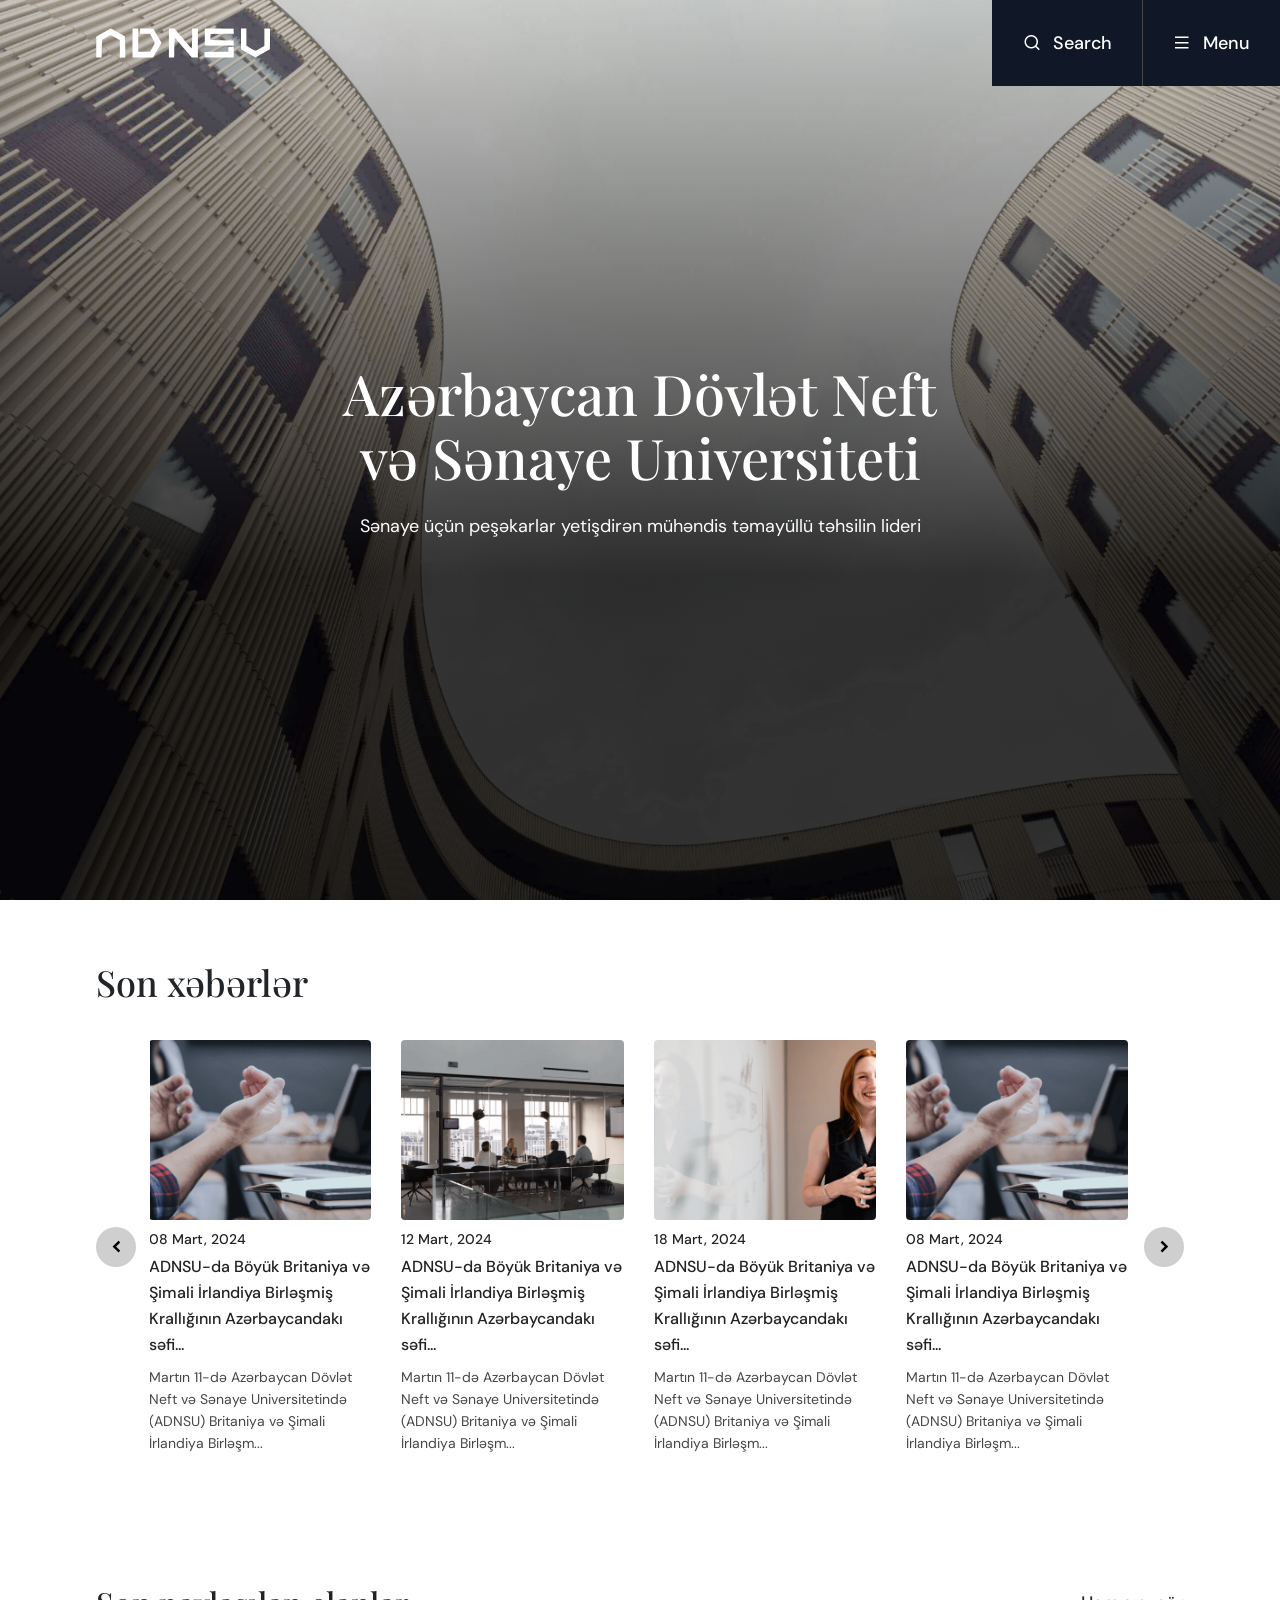
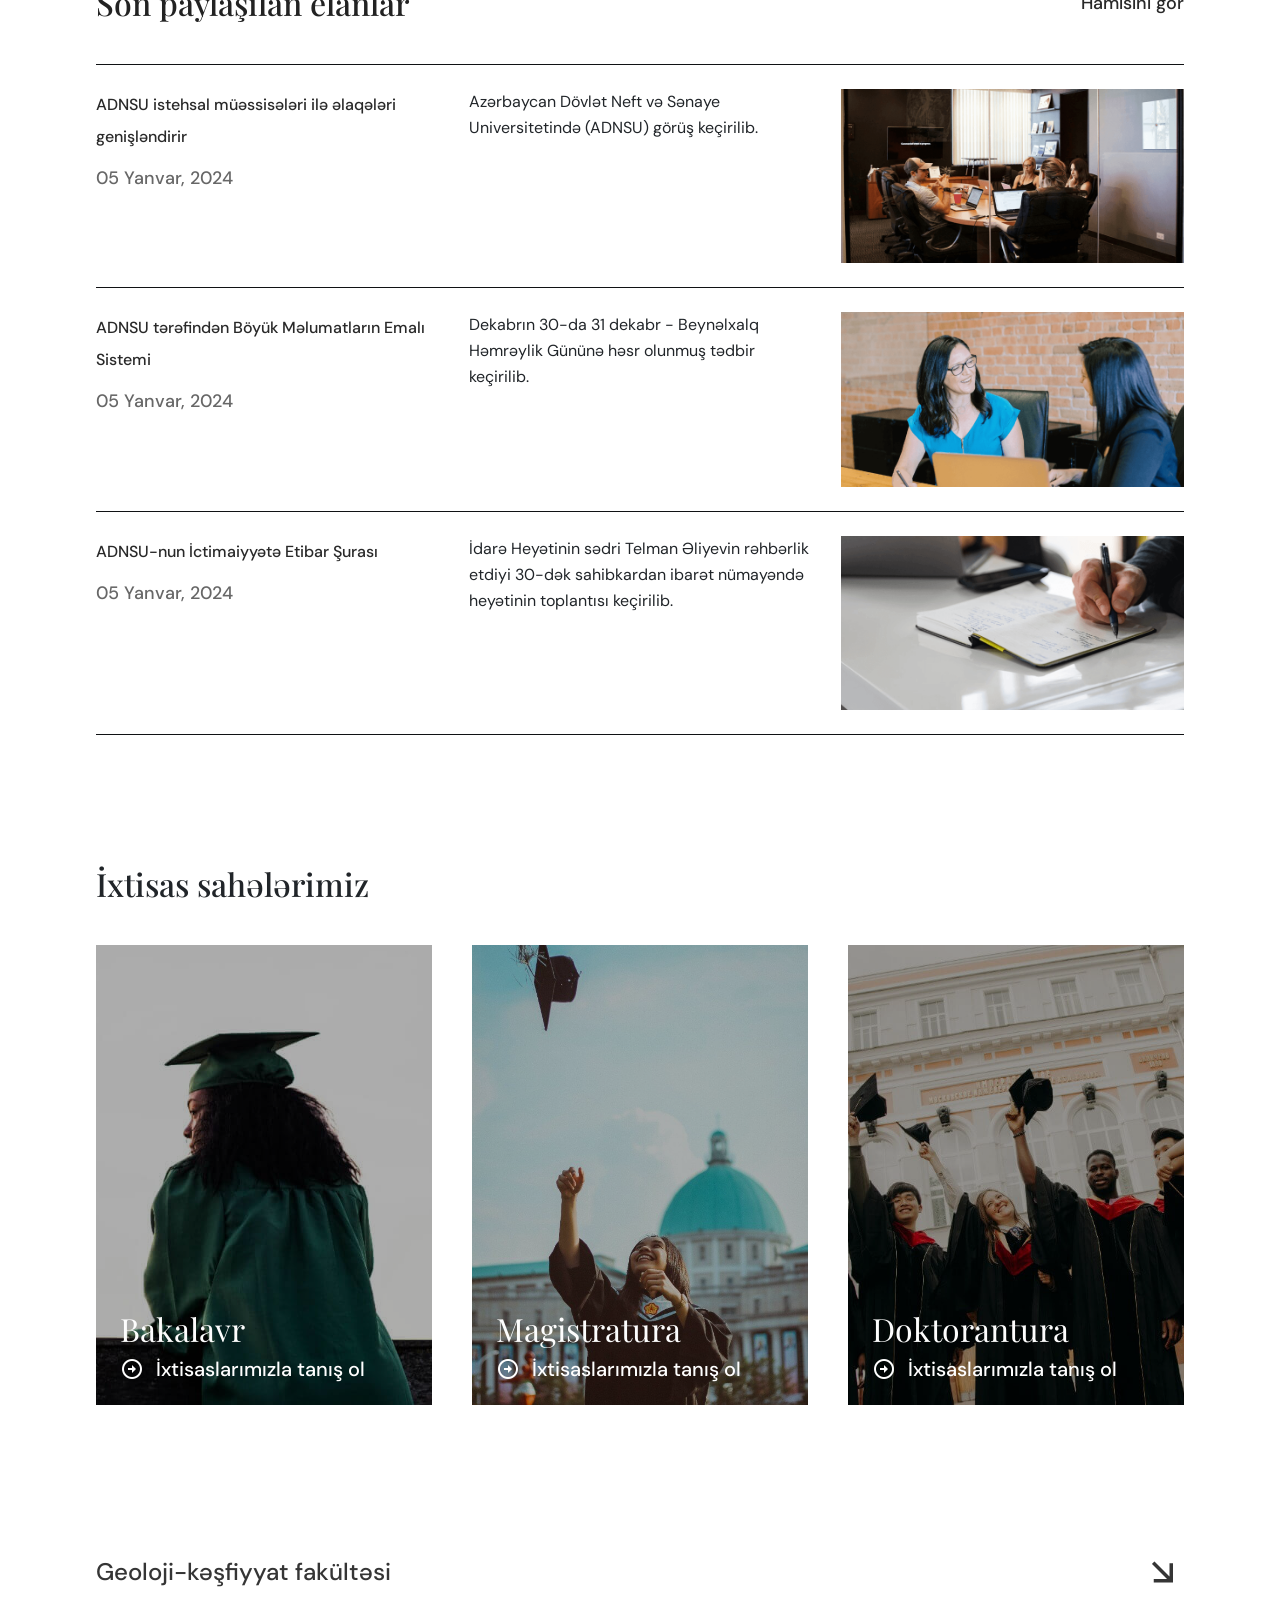
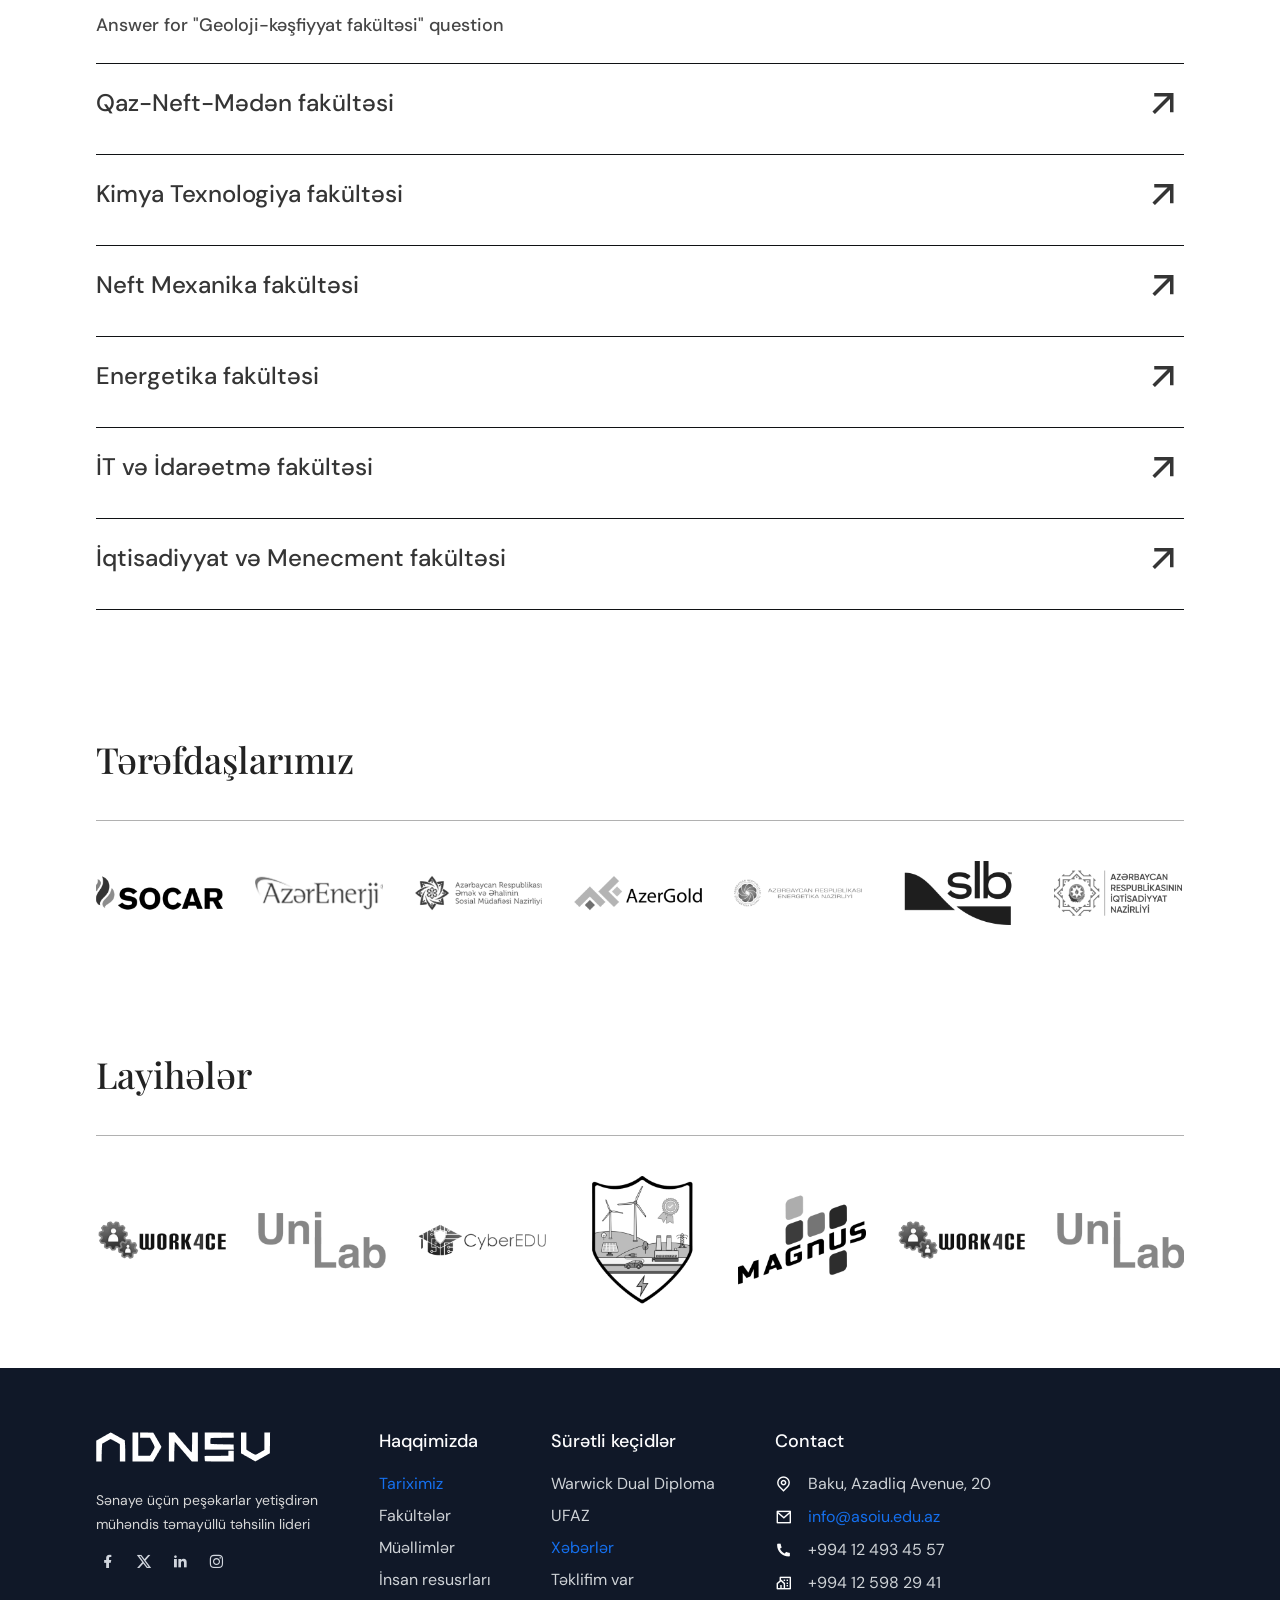
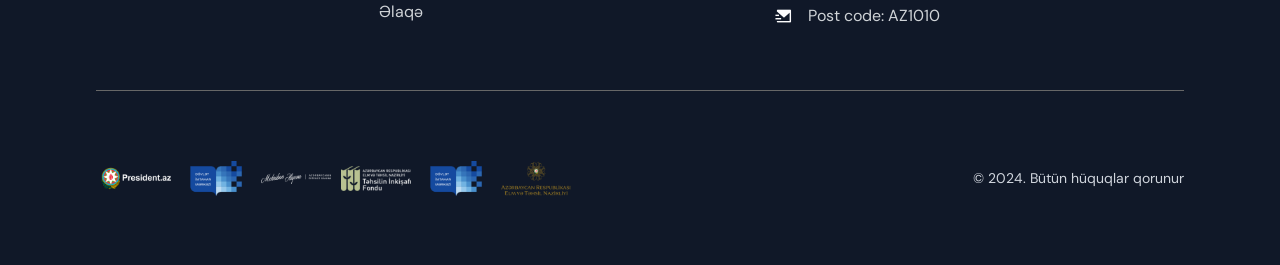
==== index.html @ 7d1d4681 "first commit" ====
<!DOCTYPE html>
<html lang="en">

<head>
    <meta charset="UTF-8">
    <meta name="viewport" content="width=device-width, initial-scale=1.0">
    <title>ASOIU - Home Page</title>
    <link rel="shortcut icon" href="assets/img/favicon.ico" type="image/x-icon">
    <link rel="stylesheet" href="assets/plugins/wow@1.1.3/animate.min.css">
    <link rel="stylesheet" href="assets/plugins/owlcarousel@2.3.4/assets/owl.carousel.min.css">
    <link rel="stylesheet" href="assets/plugins/fancybox@5.0.36/fancybox.min.css">
    <link rel="stylesheet" href="assets/plugins/bootstrap@5.3.3/bootstrap.min.css">
    <link rel="stylesheet" href="assets/plugins/swiper@11.1.4/swiper-bundle.min.css">
    <link rel="stylesheet" href="assets/css/reset.css">
    <link rel="stylesheet" href="assets/css/main.css">
</head>

<body>
    <header class="header" style="background-image: url('assets/img/header/1.png');">
        <nav class="header__navbar">
            <figure class="navbar__logo">
                <a class="navbar__logo-link" href="#">
                    <img class="navbar__logo-img" src="assets/img/logo.png" alt="Logo">
                </a>
            </figure>
            <div class="navbar__navigation">
                <div class="navbar__search">
                    <button class="navbar__search-btn" id="navbar_search_btn">
                        <i class="ri-search-line"></i>
                        <span class="navbar__search-btn-name">Search</span>
                    </button>
                    <form class="navbar__search-input-container" id="navbar_search_input_container">
                        <input class="navbar__search-input" type="text" name="navbar_search" placeholder="Search...">
                        <i class="ri-search-line"></i>
                        <i class="ri-close-circle-line" id="navbar_search_close_btn"></i>
                    </form>
                </div>
                <div class="navbar__burger">
                    <button class="navbar__burger-btn" id="navbar_burger_btn">
                        <i class="ri-menu-fill"></i>
                        <span class="navbar__burger-btn-name">Menu</span>
                    </button>
                </div>
            </div>
            <div class="navbar__menu" id="navbar_menu">
                <div class="menu__heading">
                    <div class="menu__logo">
                        <img class="menu__logo-img" src="assets/img/logo.png" alt="Logo">
                    </div>
                    <button class="menu__close-btn" id="navbar_menu_close_btn">
                        <span class="menu__close-btn-name">Close</span>
                        <i class="ri-close-large-line"></i>
                    </button>
                </div>
                <div class="menu__container">
                    <div class="menu" id="menu">
                        <ul class="menu__list">
                            <li class="menu__item">
                                <a class="menu__link" href="#" data-dropdown-observed="adnsu">
                                    ADNSU
                                </a>
                                <i class="ri-arrow-right-s-line"></i>
                            </li>
                            <li class="menu__item">
                                <a class="menu__link" href="#" data-dropdown-observed="struktur">
                                    Struktur
                                </a>
                                <i class="ri-arrow-right-s-line"></i>
                            </li>
                            <li class="menu__item">
                                <a class="menu__link" href="#">
                                    Akademik Fəaliyyət
                                </a>
                            </li>
                            <li class="menu__item">
                                <a class="menu__link" href="#">
                                    Xidmətlər
                                </a>
                            </li>
                            <li class="menu__item">
                                <a class="menu__link" href="#">
                                    Tələbə
                                </a>
                            </li>
                            <li class="menu__item">
                                <a class="menu__link" href="#">
                                    Example 1
                                </a>
                            </li>
                            <li class="menu__item">
                                <a class="menu__link" href="#">
                                    Example 2
                                </a>
                            </li>
                            <li class="menu__item">
                                <a class="menu__link" href="#">
                                    Example 3
                                </a>
                            </li>
                        </ul>
                    </div>
                    <div class="menu menu__dropdown" id="adnsu">
                        <ul class="menu__dropdown-list">
                            <li class="menu__dropdown-item">
                                <a class="menu__dropdown-link" href="#" data-dropdown-observed="example">
                                    Haqqımızda
                                </a>
                                <i class="ri-arrow-right-s-line"></i>
                            </li>
                            <li class="menu__dropdown-item">
                                <a class="menu__dropdown-link" href="#">
                                    Tariximiz
                                </a>
                            </li>
                            <li class="menu__dropdown-item">
                                <a class="menu__dropdown-link" href="#">
                                    Rəsmi sənədlər
                                </a>
                            </li>
                            <li class="menu__dropdown-item">
                                <a class="menu__dropdown-link" href="#">
                                    Keyfiyyət təminatı
                                </a>
                            </li>
                            <li class="menu__dropdown-item">
                                <a class="menu__dropdown-link" href="#">
                                    İdarə heyəti
                                </a>
                            </li>
                            <li class="menu__dropdown-item">
                                <a class="menu__dropdown-link" href="#">
                                    Administrasiya
                                </a>
                            </li>
                            <li class="menu__dropdown-item">
                                <a class="menu__dropdown-link" href="#">
                                    Mərkəzlər
                                </a>
                            </li>
                        </ul>
                    </div>
                    <div class="menu menu__dropdown" id="struktur">
                        <ul class="menu__dropdown-list">
                            <li class="menu__dropdown-item">
                                <a class="menu__dropdown-link" href="#">
                                    Beynəlxalq əlaqələr şöbəsi
                                </a>
                            </li>
                            <li class="menu__dropdown-item">
                                <a class="menu__dropdown-link" href="#">
                                    İctimaiyyətlə Əlaqələr və MarketinqDepartamenti
                                </a>
                            </li>
                            <li class="menu__dropdown-item">
                                <a class="menu__dropdown-link" href="#">
                                    Tədris-metodika şöbəsi
                                </a>
                            </li>
                            <li class="menu__dropdown-item">
                                <a class="menu__dropdown-link" href="#">
                                    Mühasibatlıq
                                </a>
                            </li>
                            <li class="menu__dropdown-item">
                                <a class="menu__dropdown-link" href="#">
                                    Kadrlar şöbəsi
                                </a>
                            </li>
                        </ul>
                    </div>
                    <div class="menu menu__dropdown" id="example">
                        <ul class="menu__dropdown-list">
                            <li class="menu__dropdown-item">
                                <a class="menu__dropdown-link" href="#">
                                    Example 1
                                </a>
                            </li>
                            <li class="menu__dropdown-item">
                                <a class="menu__dropdown-link" href="#">
                                    Example 2
                                </a>
                            </li>
                        </ul>
                    </div>
                </div>
                <div class="menu__quick-links">
                    <div class="quick-links__heading">
                        <span class="quick-links__title">Quick Links</span>
                        <i class="ri-arrow-right-line"></i>
                    </div>
                    <div class="quick-links__links">
                        <a class="quick-links__link" href="#">Warwick Dual Diploma</a>
                        <a class="quick-links__link" href="#">UFAZ</a>
                        <a class="quick-links__link" href="#">News</a>
                        <a class="quick-links__link" href="#">I have an idea</a>
                        <a class="quick-links__link" href="#">Contact us</a>
                    </div>
                </div>
            </div>
        </nav>
        <div class="header__heading">
            <h1 class="header__heading-title">
                Azərbaycan Dövlət Neft və Sənaye Universiteti
            </h1>
            <p class="header__heading-description">
                Sənaye üçün peşəkarlar yetişdirən mühəndis təmayüllü təhsilin lideri
            </p>
        </div>
    </header>
    <main class="main">
        <section class="section wow animate__animated animate__slideInLeft" data-wow-offset="100">
            <div class="section__latest-news-heading">
                <h1 class="section__latest-news-title">Son xəbərlər</h1>
            </div>
            <section class="latest-news__section">
                <div class="latest-news__carousel">
                    <div class="owl-carousel latest-news__owl-carousel" id="latest_news_carousel">
                        <div class="latest-news__item">
                            <div class="latest-news__poster">
                                <img class="latest-news__poster-img" src="assets/img/home/1.png">
                            </div>
                            <div class="latest-news__detail">
                                <time class="latest-news__detail-date" datetime="2024-03-08">08 Mart, 2024</time>
                                <a href="#" class="latest-news__detail-title">
                                    ADNSU-da Böyük Britaniya və Şimali İrlandiya Birləşmiş Krallığının Azərbaycandakı
                                    səfi...
                                </a>
                                <p class="latest-news__detail-description">
                                    Martın 11-də Azərbaycan Dövlət Neft və Sənaye Universitetində (ADNSU) Britaniya və
                                    Şimali İrlandiya Birləşm...
                                </p>
                            </div>
                        </div>
                        <div class="latest-news__item">
                            <div class="latest-news__poster">
                                <img class="latest-news__poster-img" src="assets/img/home/2.png">
                            </div>
                            <div class="latest-news__detail">
                                <time class="latest-news__detail-date" datetime="2024-03-12">12 Mart, 2024</time>
                                <a href="#" class="latest-news__detail-title">
                                    ADNSU-da Böyük Britaniya və Şimali İrlandiya Birləşmiş Krallığının Azərbaycandakı
                                    səfi...
                                </a>
                                <p class="latest-news__detail-description">
                                    Martın 11-də Azərbaycan Dövlət Neft və Sənaye Universitetində (ADNSU) Britaniya və
                                    Şimali İrlandiya Birləşm...
                                </p>
                            </div>
                        </div>
                        <div class="latest-news__item">
                            <div class="latest-news__poster">
                                <img class="latest-news__poster-img" src="assets/img/home/3.png">
                            </div>
                            <div class="latest-news__detail">
                                <time class="latest-news__detail-date" datetime="2024-03-18">
                                    18 Mart, 2024
                                </time>
                                <a href="#" class="latest-news__detail-title">
                                    ADNSU-da Böyük Britaniya və Şimali İrlandiya Birləşmiş Krallığının Azərbaycandakı
                                    səfi...
                                </a>
                                <p class="latest-news__detail-description">
                                    Martın 11-də Azərbaycan Dövlət Neft və Sənaye Universitetində (ADNSU) Britaniya və
                                    Şimali İrlandiya Birləşm...
                                </p>
                            </div>
                        </div>
                        <div class="latest-news__item">
                            <div class="latest-news__poster">
                                <img class="latest-news__poster-img" src="assets/img/home/1.png">
                            </div>
                            <div class="latest-news__detail">
                                <time class="latest-news__detail-date" datetime="2024-03-08">08 Mart, 2024</time>
                                <a href="#" class="latest-news__detail-title">
                                    ADNSU-da Böyük Britaniya və Şimali İrlandiya Birləşmiş Krallığının Azərbaycandakı
                                    səfi...
                                </a>
                                <p class="latest-news__detail-description">
                                    Martın 11-də Azərbaycan Dövlət Neft və Sənaye Universitetində (ADNSU) Britaniya və
                                    Şimali İrlandiya Birləşm...
                                </p>
                            </div>
                        </div>
                        <div class="latest-news__item">
                            <div class="latest-news__poster">
                                <img class="latest-news__poster-img" src="assets/img/home/2.png">
                            </div>
                            <div class="latest-news__detail">
                                <time class="latest-news__detail-date" datetime="2024-03-12">12 Mart, 2024</time>
                                <a href="#" class="latest-news__detail-title">
                                    ADNSU-da Böyük Britaniya və Şimali İrlandiya Birləşmiş Krallığının Azərbaycandakı
                                    səfi...
                                </a>
                                <p class="latest-news__detail-description">
                                    Martın 11-də Azərbaycan Dövlət Neft və Sənaye Universitetində (ADNSU) Britaniya və
                                    Şimali İrlandiya Birləşm...
                                </p>
                            </div>
                        </div>
                        <div class="latest-news__item">
                            <div class="latest-news__poster">
                                <img class="latest-news__poster-img" src="assets/img/home/3.png">
                            </div>
                            <div class="latest-news__detail">
                                <time class="latest-news__detail-date" datetime="2024-03-18">18 Mart, 2024</time>
                                <a href="#" class="latest-news__detail-title">
                                    ADNSU-da Böyük Britaniya və Şimali İrlandiya Birləşmiş Krallığının Azərbaycandakı
                                    səfi...
                                </a>
                                <p class="latest-news__detail-description">
                                    Martın 11-də Azərbaycan Dövlət Neft və Sənaye Universitetində (ADNSU) Britaniya və
                                    Şimali İrlandiya Birləşm...
                                </p>
                            </div>
                        </div>
                    </div>
                </div>
            </section>
        </section>
        <section class="section wow animate__animated animate__slideInRight" data-wow-offset="100">
            <div class="section__recent-posts-heading">
                <h1 class="section__recent-posts-heading-title">Son paylaşılan elanlar</h1>
                <a class="section__recent-posts-heading-link" href="#">Hamısını gör</a>
            </div>
            <section class="recent-post__list">
                <article class="recent-post__item">
                    <div class="recent-post__heading">
                        <a class="recent-post__link" href="#">
                            ADNSU istehsal müəssisələri ilə əlaqələri genişləndirir
                        </a>
                        <time class="recent-post__time" value="2024-01-05">05 Yanvar, 2024</time>
                    </div>
                    <div class="recent-post__content">
                        <p class="recent-post__description">
                            Azərbaycan Dövlət Neft və Sənaye Universitetində (ADNSU) görüş keçirilib.
                        </p>
                    </div>
                    <div class="recent-post__poster">
                        <img class="recent-post__poster-img" src="assets/img/recent_posts/1.png" alt="Recent Post">
                    </div>
                </article>
                <article class="recent-post__item">
                    <div class="recent-post__heading">
                        <a class="recent-post__link" href="#">
                            ADNSU tərəfindən Böyük Məlumatların Emalı Sistemi
                        </a>
                        <time class="recent-post__time" value="2024-01-05">05 Yanvar, 2024</time>
                    </div>
                    <div class="recent-post__content">
                        <p class="recent-post__description">
                            Dekabrın 30-da 31 dekabr - Beynəlxalq Həmrəylik Gününə həsr olunmuş tədbir keçirilib.
                        </p>
                    </div>
                    <div class="recent-post__poster">
                        <img class="recent-post__poster-img" src="assets/img/recent_posts/2.png" alt="Recent Post">
                    </div>
                </article>
                <article class="recent-post__item">
                    <div class="recent-post__heading">
                        <a class="recent-post__link" href="#">
                            ADNSU-nun İctimaiyyətə Etibar Şurası
                        </a>
                        <time class="recent-post__time" value="2024-01-05">05 Yanvar, 2024</time>
                    </div>
                    <div class="recent-post__content">
                        <p class="recent-post__description">
                            İdarə Heyətinin sədri Telman Əliyevin rəhbərlik etdiyi 30-dək sahibkardan ibarət nümayəndə
                            heyətinin toplantısı keçirilib.
                        </p>
                    </div>
                    <div class="recent-post__poster">
                        <img class="recent-post__poster-img" src="assets/img/recent_posts/3.png" alt="Recent Post">
                    </div>
                </article>
            </section>
        </section>
        <section class="section wow animate__animated animate__slideInLeft" data-wow-offset="100">
            <div class="section__profession-heading">
                <h1 class="section__profession-heading-title">İxtisas sahələrimiz</h1>
            </div>
            <section class="profession__list">
                <article class="profession__item">
                    <div class="profession__poster">
                        <img class="profession__poster-img" src="assets/img/profession/1.jpg" alt="Poster">
                    </div>
                    <div class="profession__detail">
                        <h1 class="profession__detail-title">Bakalavr</h1>
                        <a class="profession__detail-link" href="#">
                            <i class="ri-arrow-right-circle-line"></i>
                            <span class="profession__detail-link-name">İxtisaslarımızla tanış ol</span>
                        </a>
                    </div>
                </article>
                <article class="profession__item">
                    <div class="profession__poster">
                        <img class="profession__poster-img" src="assets/img/profession/2.jpg" alt="Poster">
                    </div>
                    <div class="profession__detail">
                        <h1 class="profession__detail-title">Magistratura</h1>
                        <a class="profession__detail-link" href="#">
                            <i class="ri-arrow-right-circle-line"></i>
                            <span class="profession__detail-link-name">İxtisaslarımızla tanış ol</span>
                        </a>
                    </div>
                </article>
                <article class="profession__item">
                    <div class="profession__poster">
                        <img class="profession__poster-img" src="assets/img/profession/3.jpg" alt="Poster">
                    </div>
                    <div class="profession__detail">
                        <h1 class="profession__detail-title">Doktorantura</h1>
                        <a class="profession__detail-link" href="#">
                            <i class="ri-arrow-right-circle-line"></i>
                            <span class="profession__detail-link-name">İxtisaslarımızla tanış ol</span>
                        </a>
                    </div>
                </article>
            </section>
        </section>
        <section class="section wow animate__animated animate__slideInRight" data-wow-offset="100">
            <section class="faq__list">
                <article class="faq__item active">
                    <div class="faq__question">
                        <span class="faq__question-text">
                            Geoloji-kəşfiyyat fakültəsi
                        </span>
                        <i class="ri-arrow-right-up-line"></i>
                    </div>
                    <div class="faq__answer">
                        <span class="faq__answer-text">
                            Answer for "Geoloji-kəşfiyyat fakültəsi" question
                        </span>
                    </div>
                </article>
                <article class="faq__item">
                    <div class="faq__question">
                        <span class="faq__question-text">
                            Qaz-Neft-Mədən fakültəsi
                        </span>
                        <i class="ri-arrow-right-up-line"></i>
                    </div>
                    <div class="faq__answer">
                        <span class="faq__answer-text">
                            Answer for "Qaz-Neft-Mədən fakültəsi" question
                        </span>
                    </div>
                </article>
                <article class="faq__item">
                    <div class="faq__question">
                        <span class="faq__question-text">
                            Kimya Texnologiya fakültəsi
                        </span>
                        <i class="ri-arrow-right-up-line"></i>
                    </div>
                    <div class="faq__answer">
                        <span class="faq__answer-text">
                            Answer for "Kimya Texnologiya fakültəsi" question
                        </span>
                    </div>
                </article>
                <article class="faq__item">
                    <div class="faq__question">
                        <span class="faq__question-text">
                            Neft Mexanika fakültəsi
                        </span>
                        <i class="ri-arrow-right-up-line"></i>
                    </div>
                    <div class="faq__answer">
                        <span class="faq__answer-text">
                            Answer for "Neft Mexanika fakültəsi" question
                        </span>
                    </div>
                </article>
                <article class="faq__item">
                    <div class="faq__question">
                        <span class="faq__question-text">
                            Energetika fakültəsi
                        </span>
                        <i class="ri-arrow-right-up-line"></i>
                    </div>
                    <div class="faq__answer">
                        <span class="faq__answer-text">
                            Answer for "Energetika fakültəsi" question
                        </span>
                    </div>
                </article>
                <article class="faq__item">
                    <div class="faq__question">
                        <span class="faq__question-text">
                            İT və İdarəetmə fakültəsi
                        </span>
                        <i class="ri-arrow-right-up-line"></i>
                    </div>
                    <div class="faq__answer">
                        <span class="faq__answer-text">
                            Answer for "İT və İdarəetmə fakültəsi" question
                        </span>
                    </div>
                </article>
                <article class="faq__item">
                    <div class="faq__question">
                        <span class="faq__question-text">
                            İqtisadiyyat və Menecment fakültəsi
                        </span>
                        <i class="ri-arrow-right-up-line"></i>
                    </div>
                    <div class="faq__answer">
                        <span class="faq__answer-text">
                            Answer for "İqtisadiyyat və Menecment fakültəsi" question
                        </span>
                    </div>
                </article>
            </section>
        </section>
        <section class="section wow animate__animated animate__slideInLeft" data-wow-offset="100">
            <div class="section__partners-heading">
                <h1 class="section__partners-heading-title">Tərəfdaşlarımız</h1>
                <div class="section__partners-heading-separator"></div>
            </div>
            <section class="partners__section">
                <div class="partners__carousel">
                    <div class="owl-carousel" id="partners_owl_carousel">
                        <div class="partner__carousel-item">
                            <img class="partner__carousel-item-img" src="assets/img/partners/12.png" alt="Partner Logo">
                        </div>
                        <div class="partner__carousel-item">
                            <img class="partner__carousel-item-img" src="assets/img/partners/7.png" alt="Partner Logo">
                        </div>
                        <div class="partner__carousel-item">
                            <img class="partner__carousel-item-img" src="assets/img/partners/6.png" alt="Partner Logo">
                        </div>
                        <div class="partner__carousel-item">
                            <img class="partner__carousel-item-img" src="assets/img/partners/11.png" alt="Partner Logo">
                        </div>
                        <div class="partner__carousel-item">
                            <img class="partner__carousel-item-img" src="assets/img/partners/8.png" alt="Partner Logo">
                        </div>
                        <div class="partner__carousel-item">
                            <img class="partner__carousel-item-img" src="assets/img/partners/9.png" alt="Partner Logo">
                        </div>
                        <div class="partner__carousel-item">
                            <img class="partner__carousel-item-img" src="assets/img/partners/10.png" alt="Partner Logo">
                        </div>
                    </div>
                </div>
            </section>
        </section>
        <section class="section wow animate__animated animate__slideInRight" data-wow-offset="100">
            <div class="section__projects-heading">
                <h1 class="section__projects-heading-title">Layihələr</h1>
                <div class="section__projects-heading-separator"></div>
            </div>
            <section class="projects__section">
                <div class="projects__carousel">
                    <div class="owl-carousel" id="projects_owl_carousel">
                        <div class="project__carousel-item">
                            <img class="project__carousel-item-img" src="assets/img/projects/2.png" alt="Project Logo">
                        </div>
                        <div class="project__carousel-item">
                            <img class="project__carousel-item-img" src="assets/img/projects/4.png" alt="Project Logo">
                        </div>
                        <div class="project__carousel-item">
                            <img class="project__carousel-item-img" src="assets/img/projects/5.png" alt="Project Logo">
                        </div>
                        <div class="project__carousel-item">
                            <img class="project__carousel-item-img" src="assets/img/projects/1.png" alt="Project Logo">
                        </div>
                        <div class="project__carousel-item">
                            <img class="project__carousel-item-img" src="assets/img/projects/3.png" alt="Project Logo">
                        </div>
                    </div>
                </div>
            </section>
        </section>
    </main>
    <footer class="footer">
        <section class="section">
            <div class="footer__grid-layout">
                <div class="footer__section">
                    <div class="footer__section-logo">
                        <a class="footer__section-logo-link" href="#">
                            <img class="footer__section-logo-img" src="assets/img/logo.png" alt="Logo">
                        </a>
                    </div>
                    <div class="footer__section-about">
                        <p class="footer__section-about-text">
                            Sənaye üçün peşəkarlar yetişdirən mühəndis təmayüllü təhsilin lideri
                        </p>
                    </div>
                    <div class="footer__section-icon">
                        <a class="footer__section-icon-link" href="#">
                            <i class="ri-facebook-fill"></i>
                        </a>
                        <a class="footer__section-icon-link" href="#">
                            <i class="ri-twitter-x-fill"></i>
                        </a>
                        <a class="footer__section-icon-link" href="#">
                            <i class="ri-linkedin-fill"></i>
                        </a>
                        <a class="footer__section-icon-link" href="#">
                            <i class="ri-instagram-line"></i>
                        </a>
                    </div>
                </div>
                <div class="footer__section">
                    <nav class="footer__nav">
                        <div class="footer__nav-section">
                            <h1 class="footer__nav-section-title">Haqqimizda</h1>
                        </div>
                        <ul class="footer__nav-list">
                            <li class="footer__nav-item">
                                <a class="footer__nav-link active" href="#">Tariximiz</a>
                            </li>
                            <li class="footer__nav-item">
                                <a class="footer__nav-link" href="#">Fakültələr</a>
                            </li>
                            <li class="footer__nav-item">
                                <a class="footer__nav-link" href="#">Müəllimlər</a>
                            </li>
                            <li class="footer__nav-item">
                                <a class="footer__nav-link" href="#">İnsan resusrları</a>
                            </li>
                            <li class="footer__nav-item">
                                <a class="footer__nav-link" href="#">Əlaqə</a>
                            </li>
                        </ul>
                    </nav>
                </div>
                <div class="footer__section">
                    <nav class="footer__nav">
                        <div class="footer__nav-section">
                            <h1 class="footer__nav-section-title">Sürətli keçidlər</h1>
                        </div>
                        <ul class="footer__nav-list">
                            <li class="footer__nav-item">
                                <a class="footer__nav-link" href="#">Warwick Dual Diploma</a>
                            </li>
                            <li class="footer__nav-item">
                                <a class="footer__nav-link" href="#">UFAZ</a>
                            </li>
                            <li class="footer__nav-item ">
                                <a class="footer__nav-link active" href="#">Xəbərlər</a>
                            </li>
                            <li class="footer__nav-item">
                                <a class="footer__nav-link" href="#">Təklifim var</a>
                            </li>
                        </ul>
                    </nav>
                </div>
                <div class="footer__section">
                    <nav class="footer__nav">
                        <div class="footer__nav-section">
                            <h1 class="footer__nav-section-title">Contact</h1>
                        </div>
                        <ul class="footer__nav-list">
                            <li class="footer__nav-item">
                                <a class="footer__nav-link" href="#">
                                    <i class="ri-map-pin-line"></i>
                                    <span class="footer__nav-link-name">Baku, Azadliq Avenue, 20</span>
                                </a>
                            </li>
                            <li class="footer__nav-item">
                                <a class="footer__nav-link active" href="#">
                                    <i class="ri-mail-line"></i>
                                    <span class="footer__nav-link-name">info@asoiu.edu.az</span>
                                </a>
                            </li>
                            <li class="footer__nav-item">
                                <a class="footer__nav-link" href="#">
                                    <i class="ri-phone-fill"></i>
                                    <span class="footer__nav-link-name">+994 12 493 45 57</span>
                                </a>
                            </li>
                            <li class="footer__nav-item">
                                <a class="footer__nav-link" href="#">
                                    <i class="ri-community-line"></i>
                                    <span class="footer__nav-link-name">+994 12 598 29 41</span>
                                </a>
                            </li>
                            <li class="footer__nav-item">
                                <a class="footer__nav-link" href="#">
                                    <i class="ri-mail-send-fill"></i>
                                    <span class="footer__nav-link-name">Post code: AZ1010</span>
                                </a>
                            </li>
                        </ul>
                    </nav>
                </div>
            </div>    
        </section>
        <section class="section py-0">
            <div class="footer__separator"></div>
        </section>
        <section class="section">
            <div class="footer__copyright">
                <div class="footer__partners">
                    <div class="partner__logo">
                        <a class="partner__link" href="#">
                            <img class="partner__logo-img" src="assets/img/partners/1.png" alt="Partner Logo">
                        </a>
                    </div>
                    <div class="partner__logo">
                        <a class="partner__link" href="#">
                            <img class="partner__logo-img" src="assets/img/partners/2.png" alt="Partner Logo">
                        </a>
                    </div>
                    <div class="partner__logo">
                        <a class="partner__link" href="#">
                            <img class="partner__logo-img" src="assets/img/partners/3.png" alt="Partner Logo">
                        </a>
                    </div>
                    <div class="partner__logo">
                        <a class="partner__link" href="#">
                            <img class="partner__logo-img" src="assets/img/partners/4.png" alt="Partner Logo">
                        </a>
                    </div>
                    <div class="partner__logo">
                        <a class="partner__link" href="#">
                            <img class="partner__logo-img" src="assets/img/partners/2.png" alt="Partner Logo">
                        </a>
                    </div>
                    <div class="partner__logo">
                        <a class="partner__link" href="#">
                            <img class="partner__logo-img" src="assets/img/partners/5.png" alt="Partner Logo">
                        </a>
                    </div>
                </div>
                <div class="footer__copyright-data">
                    <p class="footer__copyright-text">&copy; 2024. Bütün hüquqlar qorunur</p>
                </div>
            </div>
        </section>
    </footer>
    <script src="assets/plugins/jquery@3.7.1/jquery.min.js"></script>
    <script src="assets/plugins/jqueryui@1.14.0/jquery-ui.min.js"></script>
    <script src="assets/plugins/wow@1.1.3/wow.min.js"></script>
    <script src="assets/plugins/owlcarousel@2.3.4/owl.carousel.min.js"></script>
    <script src="assets/plugins/fancybox@5.0.36/fancybox.umd.min.js"></script>
    <script src="assets/plugins/bootstrap@5.3.3/bootstrap.bundle.min.js"></script>
    <script src="assets/plugins/swiper@11.1.4/swiper-bundle.min.js"></script>
    <script defer src="assets/js/main.js"></script>
</body>

</html>
---- assets/css/main.css ----
@import url("https://fonts.googleapis.com/css2?family=DM+Sans:ital,opsz,wght@0,9..40,100..1000;1,9..40,100..1000&display=swap");
@import url("https://fonts.googleapis.com/css2?family=Playfair+Display:ital,wght@0,400..900;1,400..900&display=swap");
@import url("../icons/remixicon@4.3.0/remixicon.css");

*,
*::before,
*::after {
    margin: 0px;
    padding: 0px;
    box-sizing: border-box;
}

body {
    font-family: "DM Sans", sans-serif;
    background-color: #FFFFFF;
    overflow-x: hidden;
    overflow-y: auto;
}


/*HEADER STYLE - START*/

.header {
    position: relative;
    width: 100%;
    height: 100vh;
    background-color: #FFFFFF;
    background-size: cover;
    background-repeat: no-repeat;
    background-position: center center;
    overflow: hidden;
}

.header__compact {
    height: auto;
}

.header__half {
    height: 50vh;
}

.header__compact>.header__navbar {
    position: static;
    background-color: #CECCCC;
}

.header__compact::before {
    content: none !important;
    display: none;
}

.header::before {
    content: "";
    position: absolute;
    bottom: 0px;
    left: 0px;
    width: 100%;
    height: 100%;
    background-image: linear-gradient(180deg, rgba(186, 186, 186, 0.4) 0%, rgba(0, 0, 0, 0.8) 64%);
    z-index: 2;
}

.header__navbar {
    position: absolute;
    width: 100%;
    height: auto;
    display: flex;
    flex-direction: row;
    justify-content: space-between;
    align-items: center;
    z-index: 512;
}

.navbar__logo {
    width: 175px;
    height: 30px;
    margin-left: 96px;
    overflow: hidden;
}

.navbar__logo-link {
    display: flex;
    flex-direction: column;
    justify-content: flex-start;
    align-items: flex-start;
}

.navbar__logo-img {
    width: 100%;
    height: 100%;
    object-fit: contain;
    object-position: center center;
}

.navbar__navigation {
    display: flex;
    flex-direction: row;
    justify-content: flex-end;
    align-items: stretch;
    transition: width 160ms linear;
}

.navbar__search {
    width: 100%;
    min-width: 151px;
    height: auto;
    display: flex;
    flex-direction: row;
    justify-content: space-between;
    align-items: center;
    background-color: #101828;
    border-right: 1px solid #464646;
    padding: 30px;
    overflow: hidden;
    transition: width 160ms linear;
}

.navbar__search-btn {
    width: 90px;
    display: flex;
    flex-direction: row;
    justify-content: center;
    align-items: center;
    background-color: transparent;
    border: none;
    outline: none;
    color: #FFFFFF;
    transition: width 160ms linear;
    overflow: hidden;
    cursor: pointer;
}

.navbar__search-btn>i {
    display: flex;
    font-size: 18px;
    color: inherit;
    margin-right: 12px;
    transition: color 160ms linear;
}

.navbar__search-btn-name {
    font-family: "DM Sans", sans-serif;
    font-size: 18px;
    font-weight: 500;
    line-height: 26px;
    text-align: center;
    color: inherit;
    transition: color 160ms linear;
}

.navbar__search-btn:hover {
    color: #1570EF;
}

.navbar__search-input-container {
    position: relative;
    width: 0px;
    height: 26px;
    transition: width 160ms linear;
    overflow: hidden;
}

.navbar__search-input {
    position: absolute;
    top: 0px;
    left: 0px;
    width: 100%;
    height: 100%;
    background-color: transparent;
    border: none;
    outline: none;
    font-size: 12px;
    font-weight: 400;
    line-height: 16px;
    color: #FFFFFF;
    padding: 6px 66px 6px 6px;
}

.navbar__search-input::placeholder {
    color: rgba(255, 255, 255, 0.5);
}

.navbar__search-input-container>i:nth-of-type(1) {
    position: absolute;
    top: 3px;
    right: 36px;
    display: flex;
    font-size: 20px;
    color: #FFFFFF;
    transition: color 160ms linear;
    cursor: pointer;
}

.navbar__search-input-container>i:nth-of-type(1):hover {
    color: #1570EF;
}

.navbar__search-input-container>i:nth-of-type(2) {
    position: absolute;
    top: 3px;
    right: 6px;
    display: flex;
    font-size: 20px;
    color: #FFFFFF;
    transition: color 160ms linear;
    cursor: pointer;
}

.navbar__search-input-container>i:nth-of-type(2):hover {
    color: #1570EF;
}

.navbar__burger {
    display: flex;
    flex-direction: row;
    justify-content: center;
    align-items: center;
    background-color: #101828;
    padding: 30px;
}

.navbar__burger-btn {
    display: flex;
    flex-direction: row;
    justify-content: center;
    align-items: center;
    background-color: transparent;
    border: none;
    outline: none;
    color: #FFFFFF;
    transition: color 160ms linear;
    cursor: pointer;
}

.navbar__burger-btn>i {
    display: flex;
    flex-direction: column;
    justify-content: center;
    align-items: center;
    font-size: 18px;
    color: inherit;
    margin-right: 12px;
}

.navbar__burger-btn-name {
    font-family: "DM Sans", sans-serif;
    font-size: 18px;
    font-weight: 500;
    line-height: 26px;
    text-align: center;
    color: inherit;
}

.navbar__burger-btn:hover {
    color: #1570EF;
}

.navbar__menu {
    position: fixed;
    top: 0px;
    left: 0px;
    width: 100%;
    height: 100vh;
    display: none;
    flex-direction: column;
    justify-content: space-between;
    align-items: flex-start;
    background-color: rgba(0, 21, 40, 0.80);
    backdrop-filter: blur(8px);
    opacity: 1;
    padding: 0px 96px;
}

.menu__heading {
    width: 100%;
    height: auto;
    display: flex;
    flex-direction: row;
    justify-content: space-between;
    align-items: center;
    padding: 24px 0px;
    margin-bottom: 12px;
}

.menu__logo {
    width: 175px;
    height: 30px;
}

.menu__logo-img {
    width: 100%;
    height: 100%;
    object-fit: contain;
    object-position: center center;
}

.menu__close-btn {
    display: flex;
    flex-direction: row;
    justify-content: flex-start;
    align-items: center;
    border: none;
    outline: none;
    color: #FDFDFD;
    background-color: transparent;
    cursor: pointer;
}

.menu__close-btn-name {
    font-size: 18px;
    font-weight: 500;
    line-height: 26px;
    color: inherit;
    margin-right: 14px;
    transition: color 160ms linear;
}

.menu__close-btn>i {
    width: 38px;
    height: 38px;
    display: flex;
    flex-direction: row;
    justify-content: center;
    align-items: center;
    border: 1px solid #1570EF;
    border-radius: 50%;
    transition: color 160ms linear;
}

.menu__close-btn:hover {
    color: #1570EF;
}

.menu__container {
    width: 100%;
    height: 100%;
    display: flex;
    flex-direction: row;
    justify-content: flex-start;
    align-items: flex-start;
    overflow-y: hidden;
    overflow-x: auto;
}

.menu__container::-webkit-scrollbar {
    height: 4px;
    border-radius: 8px;
}

.menu__container::-webkit-scrollbar-thumb {
    background-color: #909090;
    border-radius: 8px;
}

.menu__container::-webkit-scrollbar-track {
    background-color: #D9D9D9;
    border-radius: 8px;
}

.menu {
    width: auto;
    height: 100%;
    display: flex;
    flex-direction: column;
    justify-content: flex-start;
    align-items: flex-start;
    padding-bottom: 32px;
}

.menu__list {
    width: auto;
    height: 100%;
    position: relative;
    display: flex;
    flex-direction: column;
    justify-content: flex-start;
    align-items: flex-start;
    list-style-type: none;
    padding-right: 32px;
    overflow-x: hidden;
    overflow-y: auto;
}

.menu__list::-webkit-scrollbar {
    width: 4px;
    border-radius: 8px;
}

.menu__list::-webkit-scrollbar-thumb {
    background-color: #909090;
    border-radius: 8px;
}

.menu__list::-webkit-scrollbar-track {
    background-color: #D9D9D9;
    border-radius: 8px;
}

.menu__item {
    width: 100%;
    height: auto;
    display: flex;
    flex-direction: row;
    justify-content: flex-start;
    align-items: center;
}

.menu__item>i {
    display: flex;
    font-size: 32px;
    color: #B1B1B1;
}

.menu__item:not(:last-of-type) {
    margin-bottom: 4px;
}

.menu__link {
    width: 100%;
    height: auto;
    display: flex;
    flex-direction: row;
    justify-content: flex-start;
    align-items: flex-start;
    text-decoration: none;
    text-wrap: nowrap;
    font-family: "Playfair Display", serif;
    font-size: 36px;
    font-weight: 600;
    line-height: 42px;
    color: #B1B1B1;
    padding: 10px 10px 10px 0px;
    transition: color 160ms linear;
}

.menu__link.active {
    text-decoration-line: underline;
    text-underline-offset: 10px;
    color: #FFFFFF;
}

.menu__link:hover {
    color: #FFFFFF;
}

.menu__dropdown {
    display: none;
}

.menu__dropdown-list {
    width: auto;
    height: 100%;
    position: relative;
    flex-direction: column;
    justify-content: flex-start;
    align-items: flex-start;
    list-style-type: none;
    padding: 0px 32px;
    overflow-x: hidden;
    overflow-y: auto;
}

.menu__dropdown-list::-webkit-scrollbar {
    width: 4px;
    border-radius: 8px;
}

.menu__dropdown-list::-webkit-scrollbar-thumb {
    background-color: #909090;
    border-radius: 8px;
}

.menu__dropdown-list::-webkit-scrollbar-track {
    background-color: #D9D9D9;
    border-radius: 8px;
}

.menu__dropdown-item {
    width: 100%;
    height: auto;
    display: flex;
    flex-direction: row;
    justify-content: flex-start;
    align-items: center;
}

.menu__dropdown-item>i {
    display: flex;
    font-size: 28px;
    color: #B1B1B1;
}

.menu__dropdown-item:not(:last-of-type) {
    margin-bottom: 4px;
}

.menu__dropdown-link {
    width: 100%;
    height: auto;
    display: flex;
    flex-direction: row;
    justify-content: flex-start;
    align-items: flex-start;
    text-decoration: none;
    text-wrap: nowrap;
    font-size: 20px;
    font-weight: 500;
    line-height: 32px;
    color: #B1B1B1;
    padding: 10px 10px 10px 0px;
    transition: color 160ms linear;
}

.menu__dropdown-link.active {
    text-decoration-line: underline;
    text-underline-offset: 10px;
    color: #FFFFFF;
}

.menu__dropdown-link:hover {
    color: #FFFFFF;
}

.menu__quick-links {
    width: 100%;
    height: auto;
    display: flex;
    flex-direction: row;
    justify-content: flex-start;
    align-items: center;
    padding: 24px 0px;
    overflow-x: auto;
    overflow-y: hidden;
}

.menu__quick-links::-webkit-scrollbar {
    height: 4px;
    border-radius: 8px;
}

.menu__quick-links::-webkit-scrollbar-thumb {
    background-color: #909090;
    border-radius: 8px;
}

.menu__quick-links::-webkit-scrollbar-track {
    background-color: #D9D9D9;
    border-radius: 8px;
}

.quick-links__heading {
    width: auto;
    height: auto;
    display: flex;
    flex-direction: row;
    justify-content: flex-start;
    align-items: center;
    margin-right: 16px;
}

.quick-links__title {
    text-wrap: nowrap;
    font-size: 28px;
    font-weight: 400;
    line-height: 40px;
    color: #B1B1B1;
}

.quick-links__heading>i {
    display: flex;
    font-size: 24px;
    color: #909090;
    margin-left: 10px;
}

.quick-links__links {
    width: auto;
    height: auto;
    display: flex;
    flex-direction: row;
    justify-content: flex-start;
    align-items: center;
}

.quick-links__link {
    text-decoration: none;
    text-wrap: nowrap;
    font-size: 24px;
    font-weight: 500;
    line-height: 36px;
    color: #B1B1B1;
    transition: color 160ms linear;
}

.quick-links__link:hover {
    text-decoration: none;
    font-size: 24px;
    font-weight: 500;
    line-height: 36px;
    color: #1570EF;
}

.quick-links__link:not(:last-of-type) {
    margin-right: 20px;
}

.header__heading {
    position: absolute;
    top: 50%;
    left: 50%;
    transform: translate(-50%, -50%);
    display: flex;
    flex-direction: column;
    justify-content: center;
    align-items: center;
    z-index: 128;
}

.header__heading-title {
    max-width: 656px;
    text-align: center;
    font-family: "Playfair Display", serif;
    font-size: 56px;
    font-weight: 500;
    line-height: 64px;
    color: #FFFFFF;
    margin-bottom: 24px;
}

.header__heading-description {
    max-width: 656px;
    text-align: center;
    font-size: 18px;
    font-weight: 400;
    line-height: 26px;
    color: #FDFDFD;
}

.header__heading-left-bottom {
    top: unset;
    right: unset;
    bottom: 0px;
    left: 0px;
    align-items: flex-start;
    transform: none;
    padding: 48px 80px;
}




.header__heading-separation {
    width: 100%;
    height: auto;
    display: flex;
    flex-direction: row;
    justify-content: space-between;
    align-items: center;
    padding: 0px 80px;
}

.header__heading-content {
    display: flex;
    flex-direction: row;
    justify-content: flex-start;
    align-items: center;
}

.header__heading-description--separation {
    max-width: 480px;
    font-size: 32px;
    line-height: 34px;
    text-align: left;
}

.header__heading-vertical-separator {
    width: 1px;
    height: 192px;
    background-color: #FFFFFF;
    margin-right: 90px;
}

/*HEADER STYLE - ENDED*/

/*MAIN STYLE - START*/

.main {
    width: 100%;
    height: auto;
    display: flex;
    flex-direction: column;
    justify-content: center;
    align-items: center;
    overflow: hidden;
}

.section {
    max-width: 1320px;
    width: 100%;
    height: auto;
    display: flex;
    flex-direction: column;
    justify-content: flex-start;
    align-items: flex-start;
    overflow: hidden;
}

.section__fluid {
    padding: 64px 0px;
}

/* .section__heading {
    width: 100%;
    height: auto;
    display: flex;
    flex-direction: column;
    justify-content: center;
    align-items: center;
}
 */
/* .section__title {
    text-align: center;
    font-size: 56px;
    font-weight: 700;
    line-height: 64px;
    color: #000000;
    margin-bottom: 24px;
}

.section__description {
    text-align: center;
    font-size: 22px;
    font-weight: 400;
    line-height: 34px;
    color: #000000;
    margin-bottom: 24px;
}

.section__link {
    border: 1px solid #98A2B3;
    text-decoration: none;
    font-size: 22px;
    font-weight: 500;
    line-height: 34px;
    color: #98A2B3;
    padding: 14px 24px;
    transition: background-color 160ms linear, color 160ms linear;
} */

/* .section__link:hover {
    background-color: #98A2B3;
    color: #FFFFFF;
}
 */










.login__section {
    width: 100%;
    height: 100vh;
    display: grid;
    grid-template-columns: 1.5fr 1fr;
    overflow: hidden;
}

.login__illustration {
    position: relative;
    width: 100%;
    height: 100%;
    display: flex;
    flex-direction: column;
    justify-content: center;
    align-items: center;
    background-color: #0575E6;
    background-image: linear-gradient(180deg, #0575E6 0%, #02298A 50%, #021B79 100%);
    background-size: cover;
    background-repeat: no-repeat;
    background-position: center center;
    filter: grayscale(100%);
    padding: 48px 80px;
    overflow: hidden;
    animation: illustrationAnimation 8192ms linear infinite alternate;
}

@keyframes illustrationAnimation {
    from {
        filter: grayscale(100%);
    }

    to {
        filter: grayscale(0%);
    }
}

.login__illustration-title {
    font-family: "Playfair Display", serif;
    font-size: 56px;
    font-weight: 600;
    line-height: 64px;
    color: #FFFFFF;
}

.login__panel {
    width: 100%;
    height: auto;
    display: flex;
    flex-direction: column;
    justify-content: flex-start;
    align-items: flex-start;
    padding: 48px 80px;
    overflow-x: hidden;
    overflow-y: auto;
}

.login__panel-form-container {
    width: 100%;
    height: auto;
    display: flex;
    flex: 1;
    flex-direction: column;
    justify-content: center;
    align-items: center;
    margin-bottom: 40px;
}

.login__panel-form {
    width: 100%;
    height: auto;
}

.login__panel-copyright {
    width: 100%;
    height: auto;
    display: flex;
    flex-direction: column;
    justify-content: center;
    align-items: center;
}

.login__panel-copyright-content {
    font-size: 14px;
    font-weight: 400;
    line-height: 22px;
    color: #6C6C6C;
    text-align: center;
    /* RENAME TEXT_ALIGN */
}

.input__wrapper {
    position: relative;
}

.input__wrapper>input {
    padding-right: 32px;
}

.input__wrapper>button {
    position: absolute;
    top: 50%;
    right: 10px;
    transform: translateY(-50%);
    display: flex;
    flex-direction: row;
    justify-content: flex-start;
    align-items: flex-start;
    background-color: transparent;
    border: none;
    outline: none;
    cursor: pointer;
}

.input__wrapper>button>i {
    display: flex;
    color: #D0D5DD;
}





































.section__faculty-specializations-heading {
    width: 100%;
    height: auto;
    display: flex;
    flex-direction: column;
    justify-content: center;
    align-items: center;
    margin-bottom: 40px;
}

.section__faculty-specializations-heading-title {
    font-family: "Playfair Display", serif;
    font-size: 36px;
    font-weight: 500;
    line-height: 42px;
    text-align: center;
    color: #222222;
}

.faculty-specialization__list {
    width: 100%;
    height: auto;
    display: grid;
    grid-template-columns: repeat(3, 1fr);
    gap: 48px;
}

.faculty-specialization__item {
    width: 100%;
    height: auto;
    display: flex;
    flex-direction: column;
    justify-content: flex-start;
    align-items: flex-start;
    border-right: 1px solid #E4E4E7;
    padding-right: 48px;
}

.faculty-specialization__item:nth-of-type(3n) {
    border: none;
}

.faculty-specialization__icon {
    width: 50px;
    height: 50px;
    margin-bottom: 32px;
}

.faculty-specialization__icon-img {
    width: 100%;
    height: 100%;
    object-fit: contain;
    object-position: center center;
}

.faculty-specialization__detail {
    width: 100%;
    height: auto;
    display: flex;
    flex-direction: column;
    justify-content: flex-start;
    align-items: flex-start;
}

.faculty-specialization__detail-title {
    font-family: "Playfair Display", serif;
    font-size: 32px;
    font-weight: 400;
    line-height: 36px;
    color: #18181B;
    margin-bottom: 24px;
}

.faculty-specialization__detail-description {
    font-size: 16px;
    font-weight: 400;
    line-height: 24px;
    color: #36384E;
}

.section__faculty-teachers-heading {
    width: 100%;
    height: auto;
    display: flex;
    flex-direction: column;
    justify-content: center;
    align-items: center;
    margin-bottom: 40px;
}

.section__faculty-teachers-heading-title {
    font-family: "Playfair Display", serif;
    font-size: 36px;
    font-weight: 500;
    line-height: 42px;
    text-align: center;
    color: #222222;
}

.faculty-teacher__list {
    width: 100%;
    height: auto;
    display: grid;
    grid-template-columns: repeat(4, 1fr);
    gap: 48px;
    margin-bottom: 40px;
}

.faculty-teacher__item {
    width: 100%;
    height: auto;
    display: flex;
    flex-direction: column;
    justify-content: flex-start;
    align-items: flex-start;
}

.faculty-teacher__poster {
    width: 100%;
    height: 384px;
    margin-bottom: 24px;
}

.faculty-teacher__poster-img {
    width: 100%;
    height: 100%;
    object-fit: cover;
    object-position: center center;
}

.faculty-teacher__detail {
    width: 100%;
    height: auto;
    display: flex;
    flex-direction: column;
    justify-content: flex-start;
    align-items: flex-start;
}

.faculty-teacher__detail-title {
    font-size: 26px;
    font-weight: 500;
    line-height: 38px;
    color: #101828;
    margin-bottom: 12px;
}

.faculty-teacher__detail-job {
    font-size: 14px;
    font-weight: 600;
    line-height: 20px;
    color: #0055CC;
}

.faculty-teachers__see-more {
    width: 100%;
    height: auto;
    display: flex;
    flex-direction: column;
    justify-content: center;
    align-items: center;
}

.faculty-teachers__see-more-link {
    display: flex;
    flex-direction: row;
    justify-content: flex-start;
    align-items: flex-start;
    text-decoration: none;
    color: #0055CC;
    transition: color 160ms linear;
}

.faculty-teachers__see-more-link:hover {
    color: #B53471;
}

.faculty-teachers__see-more-link>i {
    display: flex;
    font-size: 24px;
    color: inherit;
}

.faculty-teachers__see-more-link-name {
    font-size: 18px;
    font-weight: 500;
    line-height: 26px;
    color: inherit;
}













.section__faculty-curriculum-heading {
    width: 100%;
    height: auto;
    display: flex;
    flex-direction: column;
    justify-content: center;
    align-items: center;
    margin-bottom: 40px;
}

.section__faculty-curriculum-heading-title {
    font-family: "Playfair Display", serif;
    font-size: 36px;
    font-weight: 500;
    line-height: 42px;
    text-align: center;
    color: #222222;
}

.faculty-curriculum__list {
    width: 100%;
    height: auto;
    display: flex;
    flex-direction: column;
    justify-content: flex-start;
    align-items: flex-start;
}

.faculty-curriculum__item {
    width: 100%;
    height: auto;
    display: flex;
    flex-direction: row;
    justify-content: flex-start;
    align-items: center;
}

.faculty-curriculum__item:not(:last-of-type) {
    margin-bottom: 24px;
}

.faculty-curriculum__icon {
    width: 50px;
    height: auto;
    margin-right: 12px;
}

.faculty-curriculum__icon-img {
    width: 100%;
    height: 100%;
    object-fit: contain;
    object-position: center center;
}

.faculty-curriculum__detail {
    display: flex;
    flex-direction: column;
    justify-content: flex-start;
    align-items: flex-start;
}

.faculty-curriculum__link {
    text-decoration: none;
    font-size: 20px;
    font-weight: 400;
    line-height: 32px;
    color: #0055CC;
    transition: color 160ms linear;
}

.faculty-curriculum__link:hover {
    color: #B53471;
}




















.section__faculty-departments-heading {
    width: 100%;
    height: auto;
    display: flex;
    flex-direction: column;
    justify-content: center;
    align-items: center;
    margin-bottom: 40px;
}

.section__faculty-departments-heading-title {
    font-family: "Playfair Display", serif;
    font-size: 36px;
    font-weight: 500;
    line-height: 42px;
    text-align: center;
    color: #222222;
}

.faculty-department__list {
    width: 100%;
    height: auto;
    display: grid;
    grid-template-columns: repeat(4, 1fr);
    gap: 48px;
    margin-bottom: 40px;
}

.faculty-department__item {
    width: 100%;
    height: auto;
    display: flex;
    flex-direction: column;
    justify-content: flex-start;
    align-items: flex-start;
}

.faculty-department__poster {
    width: 100%;
    height: 288px;
    margin-bottom: 18px;
}

.faculty-department__poster-img {
    width: 100%;
    height: 100%;
    object-fit: cover;
    object-position: center center;
}

.faculty-department__detail {
    width: 100%;
    height: auto;
    display: flex;
    flex-direction: column;
    justify-content: flex-start;
    align-items: flex-start;
}

.faculty-department__detail-title {
    font-size: 20px;
    font-weight: 500;
    line-height: 38px;
    color: #181818;
}

.faculty-department__detail-link {
    display: flex;
    flex-direction: row;
    justify-content: flex-start;
    align-items: center;
    text-decoration: none;
    color: #0055CC;
    transition: color 160ms linear;
}

.faculty-department__detail-link:hover {
    color: #B53471;
}

.faculty-department__detail-link>i {
    display: flex;
    font-size: 20px;
    color: inherit;
}

.faculty-department__detail-link-name {
    font-size: 18px;
    font-weight: 400;
    line-height: 26px;
    color: inherit;
}






.section__faculty-laboratory-heading {
    width: 100%;
    height: auto;
    display: flex;
    flex-direction: column;
    justify-content: center;
    align-items: center;
    margin-bottom: 40px;
}

.section__faculty-laboratory-heading-title {
    font-family: "Playfair Display", serif;
    font-size: 36px;
    font-weight: 500;
    line-height: 42px;
    text-align: center;
    color: #222222;
}

.faculty-laboratory__gallery {
    width: 100%;
    height: auto;
    display: flex;
    flex-direction: column;
    justify-content: flex-start;
    align-items: flex-start;
}

.faculty-laboratory__grid-two-columns {
    width: 100%;
    height: auto;
    display: grid;
    grid-template-columns: 1fr 2fr;
    gap: 24px;
}

.faculty-laboratory__grid-four-columns {
    width: 100%;
    height: auto;
    display: grid;
    grid-template-columns: 1fr 1fr 1fr 1fr;
    gap: 24px;
}

.faculty-laboratory__gallery-item {
    width: 100%;
    display: flex;
    flex-direction: column;
    justify-content: flex-start;
    align-items: flex-start;
    cursor: pointer;
    overflow: hidden;
    margin-bottom: 24px;
}

.faculty-laboratory__grid-two-columns>.faculty-laboratory__gallery-item {
    height: 480px;
}

.faculty-laboratory__grid-four-columns>.faculty-laboratory__gallery-item {
    height: 240px;
}

.faculty-laboratory__gallery-fancybox {
    position: relative;
    width: 100%;
    height: 100%;
    display: flex;
    flex-direction: column;
    justify-content: flex-start;
    align-items: flex-start;
    overflow: hidden;
}

.faculty-laboratory__gallery-fancybox:before {
    content: "";
    position: absolute;
    bottom: 0px;
    left: 0px;
    width: 100%;
    height: 0%;
    background-image: linear-gradient(180deg, rgba(255, 255, 255, 0) 0%, rgba(21, 112, 239, 0.5) 100%);
    opacity: 0.5;
    transition: height 160ms linear;
}

.faculty-laboratory__gallery-fancybox:hover::before {
    height: 100%;
}

.faculty-laboratory__gallery-item-img {
    width: 100%;
    height: 100%;
    object-fit: cover;
    object-position: center center;
}











































































































.section__projects-heading {
    width: 100%;
    height: auto;
    display: flex;
    flex-direction: column;
    justify-content: flex-start;
    align-items: flex-start;
}

.section__projects-heading-title {
    font-family: "Playfair Display", serif;
    font-size: 36px;
    font-weight: 500;
    line-height: 42px;
    color: #222222;
}

.section__projects-heading-separator {
    width: 100%;
    height: 1px;
    display: flex;
    flex-direction: column;
    justify-content: flex-start;
    align-items: flex-start;
    background-color: #B1B1B1;
    margin: 40px 0px;
}

.projects__section {
    width: 100%;
    height: auto;
    display: flex;
    flex-direction: column;
    justify-content: flex-start;
    align-items: flex-start;
}

.projects__carousel {
    width: 100%;
    height: auto;
    display: flex;
    flex-direction: column;
    justify-content: flex-start;
    align-items: flex-start;
}


.project__carousel-item {
    width: 100%;
    height: auto;
    filter: grayscale(100%);
    transition: filter 160ms linear;
}

.project__carousel-item:hover {
    filter: grayscale(0%);
}

.project__carousel-item-img {
    width: 100%;
    height: 100%;
    object-fit: contain;
    object-position: center center;
}




























.section__history-heading {
    width: 100%;
    height: auto;
    display: flex;
    flex-direction: column;
    justify-content: flex-start;
    align-items: flex-start;
    margin-bottom: 40px;
}

.section__history-heading-title {
    font-family: "Playfair Display", serif;
    font-size: 46px;
    font-weight: 600;
    line-height: 58px;
    margin-bottom: 24px;
}

.section__history-heading-date {
    font-size: 16px;
    font-weight: 500;
    line-height: 24px;
    color: #F8F8F8;
    background-color: #101214;
    padding: 12px 48px;
}

.history__section {
    width: 100%;
    height: auto;
}

.history__content {
    width: 100%;
    height: auto;
    margin-bottom: 32px;
}

.history__text {
    width: 100%;
    height: auto;
    line-height: 24px;
}

.history__see-more {
    width: 100%;
    height: auto;
    display: flex;
    flex-direction: column;
    justify-content: flex-start;
    align-items: flex-start;
}

.history__see-more-link {
    display: flex;
    flex-direction: row;
    justify-content: flex-start;
    align-items: center;
    text-decoration: none;
    color: #1570EF;
    transition: color 160ms linear;
}

.history__see-more-link:hover {
    color: #B53471;
}

.history__see-more-link>i {
    display: flex;
    font-size: 32px;
    color: inherit;
    margin-left: 18px;
}

.history__see-more-link-name {
    text-decoration: underline;
    font-size: 28px;
    font-weight: 500;
    line-height: 40px;
    color: inherit;
}



























.history__seemore-title {
    font-size: 28px;
    font-family: 'DM Sans';
    font-weight: 500;
}

.history__seemore-content {
    text-decoration: none;
}

.history__seemore-title {
    text-decoration: underline;
}


































































.section__partners-heading {
    width: 100%;
    height: auto;
    display: flex;
    flex-direction: column;
    justify-content: flex-start;
    align-items: flex-start;
}

.section__partners-heading-title {
    font-family: "Playfair Display", serif;
    font-size: 36px;
    font-weight: 500;
    line-height: 42px;
    color: #222222;
}

.section__partners-heading-separator {
    width: 100%;
    height: 1px;
    display: flex;
    flex-direction: column;
    justify-content: flex-start;
    align-items: flex-start;
    background-color: #B1B1B1;
    margin: 40px 0px;
}

.partners__section {
    width: 100%;
    height: auto;
    display: flex;
    flex-direction: column;
    justify-content: flex-start;
    align-items: flex-start;
}

.partners__carousel {
    width: 100%;
    height: auto;
    display: flex;
    flex-direction: column;
    justify-content: flex-start;
    align-items: flex-start;
}

.partner__carousel-item {
    width: 100%;
    height: auto;
    filter: grayscale(100%);
    transition: filter 160ms linear;
}

.partner__carousel-item:hover {
    filter: grayscale(0%);
}

.partner__carousel-item-img {
    width: 100%;
    height: 100%;
    object-fit: contain;
    object-position: center center;
}



















.faq__list {
    width: 100%;
    height: auto;
    display: flex;
    flex-direction: column;
    justify-content: flex-start;
    align-items: flex-start;
}

.faq__item {
    width: 100%;
    height: auto;
    display: flex;
    flex-direction: column;
    justify-content: flex-start;
    align-items: flex-start;
    border-bottom: 1px solid #101214;
    padding: 18px 0px;
}

.faq__question {
    width: 100%;
    height: auto;
    display: flex;
    flex-direction: row;
    justify-content: space-between;
    align-items: center;
    margin-bottom: 12px;
    cursor: pointer;
}

.faq__question-text {
    font-size: 24px;
    font-weight: 500;
    line-height: 40px;
    color: #353535;
    user-select: none;
    padding-right: 32px;
}


.faq__answer-list {
    width: 100%;
    height: auto;
    display: flex;
    flex-direction: column;
    justify-content: flex-start;
    align-items: flex-start;
}

.faq__answer-list-item-title {
    font-size: 18px;
    font-family: "DM Sans";
    font-weight: 500;
    color: #353535;
    margin-right: 4px;


}

.faq__answer-list-item-description {
    font-size: 16px;
    font-family: "DM Sans";
    font-weight: 400;
    line-height: 40px;
}

.faq__answer-list-item {
    width: 100%;
    height: auto;
    display: flex;
    flex-direction: row;
    justify-content: flex-start;
    align-items: flex-start;
}

.faq__question>i {
    display: flex;
    transform: rotate(0deg);
    font-size: 42px;
    color: #353535;
    transition: transform 160ms linear;
}

.faq__answer {
    width: 100%;
    max-height: 0px;
    overflow: hidden;
    transition: max-height 160ms linear;
}

.faq__item.active>.faq__question>i {
    transform: rotate(90deg);
}

.faq__answer-text {
    font-size: 18px;
    font-weight: 500;
    line-height: 40px;
    color: #464646;
}














































.section__profession-heading {
    width: 100%;
    height: auto;
    display: flex;
    flex-direction: column;
    justify-content: flex-start;
    align-items: flex-start;
    margin-bottom: 40px;
}

.section__profession-heading-title {
    font-family: "Playfair Display", serif;
    font-size: 32px;
    font-weight: 500;
    line-height: 42px;
}

.profession__list {
    width: 100%;
    height: auto;
    display: grid;
    grid-template-columns: repeat(3, 1fr);
    gap: 40px;
}

.profession__item {
    width: 100%;
    height: 460px;
    position: relative;
    display: flex;
    flex-direction: column;
    justify-content: flex-start;
    align-items: flex-start;
    overflow: hidden;
}

.profession__item::before {
    content: "";
    position: absolute;
    top: 0px;
    left: 0px;
    width: 100%;
    height: 100%;
    background-color: rgba(0, 0, 0, 0.32);
    z-index: 2;
}

.profession__poster {
    width: 100%;
    height: 100%;
    overflow: hidden;
}

.profession__poster-img {
    width: 100%;
    height: 100%;
    object-fit: cover;
    object-position: center center;
}

.profession__detail {
    position: absolute;
    bottom: 0px;
    left: 0px;
    width: 100%;
    height: auto;
    display: flex;
    flex-direction: column;
    justify-content: flex-end;
    align-items: flex-start;
    padding: 96px 24px 24px 24px;
    z-index: 4;
}

.profession__detail::before {
    content: "";
    position: absolute;
    bottom: 0px;
    left: 0px;
    width: 100%;
    height: 0%;
    background-image: linear-gradient(180deg, rgba(255, 255, 255, 0) 0%, rgba(21, 112, 239, 0.5) 100%);
    transition: height 160ms linear;
    z-index: -1;
}

.profession__item:hover>.profession__detail::before {
    height: 100%;
}

.profession__detail-title {
    font-family: "Playfair Display", serif;
    font-size: 32px;
    font-weight: 400;
    color: #FDFDFD;
    margin-bottom: 12px;
}

.profession__detail-link {
    display: flex;
    flex-direction: row;
    justify-content: flex-start;
    align-items: center;
    text-decoration: none;
    color: #FFFFFF;
    transition: color 160ms linear, transform 160ms linear;
}

.profession__detail-link>i {
    display: flex;
    font-size: 24px;
    color: inherit;
    margin-right: 12px;
}

.profession__detail-link-name {
    font-size: 20px;
    font-weight: 500;
    color: inherit;
}

.profession__detail-link:hover {
    color: #B1D1FD;
}

.profession__item:hover .profession__detail-link {
    transform: translateX(4px);
}




























.section__conferences-heading {
    width: 100%;
    height: auto;
    display: flex;
    flex-direction: column;
    justify-content: flex-start;
    align-items: flex-start;
    margin-bottom: 40px;
}

.section__conferences-heading-title {
    font-family: "Playfair Display", serif;
    font-size: 36px;
    font-weight: 500;
    line-height: 42px;
}

.conference__list {
    width: 100%;
    height: auto;
    display: grid;
    grid-template-columns: repeat(3, 1fr);
    gap: 32px;
    align-items: stretch;
}

.conference__item {
    width: 100%;
    height: auto;
    display: flex;
    flex-direction: column;
    justify-content: flex-start;
    align-items: flex-start;
    border-radius: 10px;
    overflow: hidden;
}

.conference__poster {
    width: 100%;
    height: auto;
    overflow: hidden;
}

.conference__poster-img {
    width: 100%;
    height: 288px;
    object-fit: cover;
    object-position: center center;
    border-radius: 10px;
}

.conference__detail {
    width: 100%;
    height: auto;
    display: flex;
    flex-grow: 1;
    flex-direction: column;
    justify-content: flex-start;
    align-items: center;
    padding: 24px;
}

.conference__detail-description {
    font-size: 18px;
    font-weight: 400;
    line-height: 26px;
    text-align: center;
}










































.section__recent-posts-heading {
    width: 100%;
    height: auto;
    display: flex;
    flex-direction: row;
    justify-content: space-between;
    align-items: center;
    margin-bottom: 40px;
}

/* NEW */
.section__recent-posts-heading-title {
    font-family: "Playfair Display", serif;
    font-size: 32px;
    font-weight: 500;
    line-height: 42px;
    color: #222222;
}

/* NEW */

.section__recent-posts-heading-link {
    text-decoration: none;
    font-size: 18px;
    font-weight: 500;
    line-height: 26px;
    color: #292929;
    transition: color 160ms linear;
}

.section__recent-posts-heading-link:hover {
    color: #1570EF;
}

.recent-post__list {
    width: 100%;
    height: auto;
    display: flex;
    flex-direction: column;
    justify-content: flex-start;
    align-items: flex-start;
}

.recent-post__item {
    width: 100%;
    height: auto;
    display: grid;
    grid-template-columns: repeat(3, 1fr);
    gap: 30px;
    border-top: 1px solid #101214;
    padding: 24px 0px;
}

.recent-post__item:last-of-type {
    border-bottom: 1px solid #101214;
}

.recent-post__heading {
    display: flex;
    flex-direction: column;
    justify-content: flex-start;
    align-items: flex-start;
}

.recent-post__link {
    text-decoration: none;
    font-size: 16px;
    font-weight: 500;
    line-height: 32px;
    color: #292929;
    margin-bottom: 12px;
    transition: color 160ms linear;
}

.recent-post__link:hover {
    color: #1570EF;
}

.recent-post__time {
    font-size: 18px;
    font-weight: 500;
    line-height: 26px;
    color: #676767;
}

.recent-post__content {
    display: flex;
    flex-direction: column;
    justify-content: flex-start;
    align-items: flex-start;
}

.recent-post__description {
    font-size: 16px;
    font-weight: 400;
    line-height: 26px;
}

.recent-post__poster {
    width: auto;
    height: auto;
    overflow: hidden;
}

.recent-post__poster-img {
    width: 100%;
    height: 100%;
    object-fit: cover;
    object-position: center center;
}


























.section__teachers-heading {
    width: 100%;
    height: auto;
    display: flex;
    flex-direction: row;
    justify-content: space-between;
    align-items: center;
    margin-bottom: 40px;
}

.section__teachers-heading-title {
    font-family: "Playfair Display", serif;
    font-size: 46px;
    font-weight: 500;
}

.teacher__list {
    width: 100%;
    height: auto;
    display: grid;
    grid-template-columns: repeat(4, 1fr);
    gap: 30px;
    margin-bottom: 80px;
}

.teacher__item {
    background-color: #F8F8F8;
    border-radius: 8px;
    padding: 16px;
}

.teacher__poster {
    width: 100%;
    height: 268px;
    overflow: hidden;
    border-radius: 8px;
    margin-bottom: 16px;
}

.teacher__poster-img {
    width: 100%;
    height: 100%;
    object-fit: cover;
    object-position: center center;
}

.teacher__detail {
    width: 100%;
    height: auto;
    display: flex;
    flex-direction: row;
    justify-content: space-between;
    align-items: flex-start;
}

.teacher__about {
    display: flex;
    flex-direction: column;
    justify-content: flex-start;
    align-items: flex-start;
}

.teacher__title {
    font-size: 16px;
    font-weight: 500;
    line-height: 24px;
    color: #101828;
    margin-bottom: 8px;
}

.teacher__position {
    background-color: #F2F2F2;
    border-radius: 2px;
    font-size: 12px;
    font-weight: 400;
    line-height: 16px;
    color: #ABABAB;
    padding: 4px 10px;
}

.teacher__socials {
    display: flex;
    flex-direction: row;
    justify-content: flex-start;
    align-items: flex-start;
}

.teacher__social-link {
    text-decoration: none;
    color: #1F1F1F;
    transition: color 160ms linear;
}

.teacher__social-link:not(:last-of-type) {
    margin-right: 8px;
}

.teacher__social-link:hover {
    color: #1570EF;
}

.teacher__modal {
    position: fixed;
    top: 0px;
    left: 0%;
    width: 100%;
    height: 100vh;
    display: none;
    grid-template-columns: 1fr 1fr;
    background-color: #FFFFFF;
    z-index: 1024;
    overflow: hidden;
}

.teacher__modal-poster {
    width: 100%;
    height: 100%;
}

.teacher__modal-poster-img {
    width: 100%;
    height: 100%;
    object-fit: cover;
    object-position: center center;
}

.teacher__modal-detail {
    position: relative;
    width: 100%;
    height: auto;
    display: flex;
    flex-direction: column;
    justify-content: flex-start;
    align-items: flex-end;
    padding: 0px 0px 12px 12px;
    overflow-x: hidden;
    overflow-y: auto;
}

.teacher__modal-control {
    position: sticky;
    top: 0px;
    right: 0px;
}

.teacher__modal-close {
    display: flex;
    flex-direction: column;
    justify-content: center;
    align-items: center;
    background-color: #133E72;
    opacity: 0.32;
    outline: none;
    border: none;
    padding: 16px;
    transition: opacity 160ms linear;
}

.teacher__modal-close>i {
    display: flex;
    font-size: 12px;
    color: #FFFFFF;
}

.teacher__modal-close:hover {
    opacity: 1;
}

.teacher__modal-heading {
    width: 100%;
    height: auto;
    display: flex;
    flex-direction: column;
    justify-content: flex-start;
    align-items: flex-start;
    margin-bottom: 40px;
}

.teacher__modal-heading-title {
    font-family: "Helvetica", sans-serif;
    font-size: 32px;
    font-weight: 700;
    line-height: 40px;
    color: #333333;
    margin-bottom: 12px;
}

.teacher__modal-heading-position {
    background-color: #F2F2F2;
    border-radius: 2px;
    font-size: 14px;
    font-weight: 700;
    line-height: 20px;
    color: #666666;
    padding: 4px 10px;
}

.teacher-modal__bio {
    width: 100%;
    height: auto;
    display: flex;
    flex-direction: column;
    justify-content: flex-start;
    align-items: flex-start;
}

.teacher__modal-bio-title {
    font-size: 18px;
    font-weight: 700;
    line-height: 20px;
}

.teacher__modal-bio-list {
    list-style-type: disc;
    padding: 24px;
}

.teacher__modal-bio-item {
    width: 100%;
    height: auto;
    display: flex;
    flex-direction: column;
    justify-content: flex-start;
    align-items: flex-start;
}

.teacher__modal-bio-item:not(:last-of-type) {
    margin-bottom: 16px;
}

.teacher__see-more {
    width: 100%;
    height: auto;
    display: flex;
    flex-direction: column;
    justify-content: center;
    align-items: center;
}

.teacher__see-more-btn {
    display: flex;
    flex-direction: row;
    justify-content: flex-start;
    align-items: center;
    background-color: #1570EF;
    outline: none;
    border: none;
    border-radius: 2px;
    font-size: 16px;
    font-weight: 500;
    line-height: 24px;
    color: #FFFFFF;
    padding: 12px 80px;
    transition: background-color 160ms linear;
}

.teacher__see-more-btn:hover {
    background-color: #133E72;
}














.section__form {
    width: 100%;
    height: auto;
    display: grid;
    grid-template-columns: 1fr 1fr;
}





























































.section__latest-news-heading {
    width: 100%;
    height: auto;
    display: flex;
    flex-direction: row;
    justify-content: space-between;
    align-items: center;
    margin-bottom: 40px;
}

.section__latest-news-title {
    font-family: "Playfair Display", serif;
    font-size: 36px;
    font-weight: 500;
}

.latest-news__section {
    width: 100%;
    height: auto;
    display: flex;
    flex-direction: column;
    justify-content: flex-start;
    align-items: flex-start;
}

.latest-news__carousel {
    width: 100%;
    height: auto;
    padding: 0px 54px;
}

.latest-news__owl-carousel {
    position: relative;
}

.latest-news__item {
    width: 100%;
    height: auto;
}

.latest-news__poster {
    width: 100%;
    height: 180px;
    border-radius: 4px;
    margin-bottom: 12px;
    overflow: hidden;
}

.latest-news__poster-img {
    width: 100%;
    height: 100%;
    object-fit: cover;
    object-position: center center;
}

.latest-news__detail {
    width: 100%;
    height: auto;
    display: flex;
    flex-direction: column;
    justify-content: flex-start;
    align-items: flex-start;
}

.latest-news__detail-date {
    font-size: 14px;
    font-weight: 500;
    color: #222222;
    margin-bottom: 8px;
}

.latest-news__detail-title {
    text-decoration: none;
    text-align: left;
    font-size: 16px;
    font-weight: 500;
    color: #222222;
    line-height: 26px;
    margin-bottom: 8px;
    transition: color 160ms linear;
}

.latest-news__detail-title:hover {
    color: #1570EF;
}

.latest-news__detail-description {
    font-size: 14px;
    line-height: 22px;
    color: #464646;
}

.owl-nav>.owl-prev,
.owl-nav>.owl-next {
    position: absolute;
    top: 50%;
    width: 40px;
    height: 40px;
    display: flex;
    flex-direction: column;
    justify-content: center;
    align-items: center;
    background-color: rgba(16, 16, 16, 0.2) !important;
    border-radius: 50%;
    transform: translate(0%, -50%);
    transition: background-color 160ms linear;
}

.owl-nav>.owl-prev {
    left: -54px;
}

.owl-nav>.owl-next {
    right: -54px;
}

.owl-nav>.owl-prev:hover,
.owl-nav>.owl-next:hover {
    background-color: rgba(21, 112, 239, 0.64) !important;
}

.owl-nav>.owl-prev>i,
.owl-nav>.owl-next>i {
    display: flex;
    font-size: 20px;
    font-weight: 600;
    color: #000000;
    transition: color 160ms linear;
}

.owl-nav>.owl-prev:hover>i,
.owl-nav>.owl-next:hover>i {
    color: #FFFFFF;
}






























.section__register-page {
    width: 100%;
    height: auto;
    display: grid;
    grid-template-columns: 3fr 1fr;
    gap: 40px;
}

.section__register-form {
    width: 100%;
    height: auto;
    display: flex;
    flex-direction: column;
    justify-content: flex-start;
    overflow: hidden;
}

.section__form-heading {
    width: 100%;
    height: auto;
    display: flex;
    flex-direction: column;
    justify-content: flex-start;
    align-items: flex-start;
}

.section__form-heading-title {
    font-size: 28px;
    font-weight: 500;
    line-height: 40px;
    color: #101828;
    margin-bottom: 20px;
}

.section__form-heading-description {
    font-size: 18px;
    font-weight: 400;
    line-height: 26px;
    color: #667085;
    margin-bottom: 80px;
}

.register__form-container {
    width: 100%;
    height: auto;
    display: flex;
    flex-direction: column;
    justify-content: flex-start;
    align-items: flex-start;
}

.section__register-quick-transition {
    width: 100%;
    height: auto;
    display: flex;
    flex-direction: column;
    justify-content: flex-start;
    align-items: flex-start;
}

.register-quick-transition__form {
    width: 100%;
    height: auto;
}

.register_info {
    width: 100%;
    height: auto;
    display: none;
    flex-direction: column;
    justify-content: flex-start;
    align-items: flex-start;
}

.register__info-heading {
    width: 100%;
    height: auto;
    display: flex;
    flex-direction: column;
    justify-content: flex-start;
    align-items: flex-start;
}

.register__info-headign-title {
    font-size: 14px;
    font-family: "DM Sans";
    font-weight: 700;
    margin-top: 14px;
    margin-bottom: 10px;
}

.register_info-title {
    width: 100%;
    height: auto;
    display: flex;
    flex-direction: row;
    justify-content: space-between;
    align-items: flex-start;
}

.register_info-content {
    width: 100%;
    height: auto;
    display: flex;
    flex-direction: column;
    justify-content: flex-start;
    align-items: flex-start;

}

.register__info-content-title {
    width: 100%;
    height: auto;
    display: flex;
    flex-direction: row;
    justify-content: flex-start;
    align-items: flex-start;
}

.register-dropdown__menu {
    width: 100%;
    height: auto;
    display: flex;
    flex-direction: column;
    justify-content: flex-start;
    align-items: flex-start;
    padding: 12px;
}

.register_info-content-list {
    width: 100%;
    height: auto;
    display: flex;
    flex-direction: column;
    justify-content: flex-start;
    align-items: flex-start;
}

.register__info-content-item {
    width: 100%;
    height: auto;
    display: flex;
    flex-direction: row;
    justify-content: space-between;
    align-items: flex-start;
}

.register__info-content-item:not(:last-child) {
    margin-bottom: 10px;
}

.register__info-heading-title {
    font-family: "DM Sans";
    font-size: 14px;
    font-weight: 400;
    line-height: 22px;
}

.register__info-content-title>data>time {
    font-family: "DM Sans";
    font-size: 14px;
    font-weight: 400;
    line-height: 22px;
}

.register-quick-transition__container {
    width: 100%;
    height: auto;
    display: flex;
    flex-direction: column;
    justify-content: flex-start;
    align-items: flex-start;
}

.register-quick-transition__container:not(:last-of-type) {
    margin-bottom: 14px;
}

.register-quick-transition__btn {
    width: 100%;
    height: auto;
    display: flex;
    flex-direction: row;
    justify-content: space-between;
    align-items: center;
    text-decoration: none;
    background-color: #101828;
    outline: none;
    border: none;
    border-radius: 4px;
    color: #FFFFFF;
    padding: 8px 16px;
}

.register-quick-transition__btn:not(:last-of-type) {
    margin-bottom: 12px;
}

.register-quick-transition__btn-name {
    font-size: 18px;
    font-weight: 400;
    line-height: 26px;
    color: inherit;
}


.register-quick-transition__btn>i {

    transition: transform 160ms linear;
}













.section__grow {
    display: grid;
    grid-template-columns: 2fr 1fr;
}

.section__suggestion {}

.section__suggestion-heading {
    /* Styles for the heading section */
}

.section__suggestion-heading-title {
    font-size: 28px;
    font-weight: 500;
    line-height: 40px;
    text-align: left;
    color: #101828;
}

.section__suggestion-heading-description {
    font-size: 18px;
    font-weight: 400;
    line-height: 26px;
    text-align: left;
    color: #667085;
}

.section__suggestion-heading-description {
    margin-bottom: 16px;
}

.section__suggestion-form-container {
    /* Styles for the form container */
}

.form-row {
    /* Styles for form row */
}

.form-group {
    /* Styles for form group */
}



















































.section__error-404-heading {
    width: 100%;
    height: auto;
    display: flex;
    flex-direction: column;
    justify-content: center;
    align-items: center;
}

.section__error-404-title {
    text-align: center;
    text-transform: uppercase;
    font-size: 56px;
    font-weight: 700;
    line-height: 64px;
    color: #000000;
    margin-bottom: 24px;
}

.section__error-404-description {
    text-align: center;
    font-size: 22px;
    font-weight: 400;
    line-height: 34px;
    color: #000000;
    margin-bottom: 12px;
}

.section__error-404-description:last-of-type {
    margin-bottom: 24px;
}

.section__error-404-link {
    border: 1px solid #98A2B3;
    text-decoration: none;
    font-size: 22px;
    font-weight: 500;
    line-height: 34px;
    color: #98A2B3;
    padding: 14px 24px;
    transition: background-color 160ms linear, color 160ms linear;
}

.section__error-404-link:hover {
    background-color: #98A2B3;
    color: #FFFFFF;
}




















.section__error-422-heading {
    width: 100%;
    height: auto;
    display: flex;
    flex-direction: column;
    justify-content: center;
    align-items: center;
}

.section__error-422-title {
    text-align: center;
    text-transform: uppercase;
    font-size: 56px;
    font-weight: 700;
    line-height: 64px;
    color: #000000;
    margin-bottom: 24px;
}

.section__error-422-description {
    text-align: center;
    font-size: 22px;
    font-weight: 400;
    line-height: 34px;
    color: #000000;
    margin-bottom: 12px;
}

.section__error-422-description:last-of-type {
    margin-bottom: 24px;
}

.section__error-422-link {
    border: 1px solid #98A2B3;
    text-decoration: none;
    font-size: 22px;
    font-weight: 500;
    line-height: 34px;
    color: #98A2B3;
    padding: 14px 24px;
    transition: background-color 160ms linear, color 160ms linear;
}

.section__error-422-link:hover {
    background-color: #98A2B3;
    color: #FFFFFF;
}































.section__blank-heading {
    width: 100%;
    height: auto;
    display: flex;
    flex-direction: column;
    justify-content: center;
    align-items: center;
}

.section__blank-title {
    text-align: center;
    font-size: 56px;
    font-weight: 700;
    line-height: 64px;
    color: #000000;
    margin-bottom: 24px;
}

.section__blank-description {
    text-align: center;
    font-size: 22px;
    font-weight: 400;
    line-height: 34px;
    color: #000000;
    margin-bottom: 24px;
}

.section__blank-link {
    border: 1px solid #98A2B3;
    text-decoration: none;
    font-size: 22px;
    font-weight: 500;
    line-height: 34px;
    color: #98A2B3;
    padding: 14px 24px;
    transition: background-color 160ms linear, color 160ms linear;
}

.section__blank-link:hover {
    background-color: #98A2B3;
    color: #FFFFFF;
}
































































.section__clubs-heading {
    width: 100%;
    height: auto;
    display: flex;
    flex-direction: column;
    justify-content: center;
    align-items: center;
}

.section__clubs-title {
    font-family: "Playfair Display", serif;
    font-size: 56px;
    font-weight: 600;
    line-height: 64px;
    color: #2D2D2D;
    margin-bottom: 12px;
}

.section__clubs-description {
    max-width: 608px;
    text-align: center;
    font-size: 20px;
    font-weight: 400;
    line-height: 26px;
    color: #2D2D2D;
}

.club__list {
    width: 100%;
    height: auto;
    display: flex;
    flex-direction: column;
    justify-content: flex-start;
    align-items: flex-start;
    overflow: hidden;
    margin: 80px 0px;
}

.club__item {
    width: 100%;
    height: auto;
    display: flex;
    flex-direction: column;
    justify-content: flex-start;
    align-items: flex-end;
    overflow: hidden;
}

.club__item:not(:last-of-type) {
    margin-bottom: 80px;
}

.club__poster {
    width: 100%;
    height: 512px;
}

.club__poster-img {
    width: 100%;
    height: 100%;
    object-fit: cover;
    object-position: center center;
}

.club__detail {
    width: 50%;
    height: auto;
    display: flex;
    flex-direction: column;
    justify-content: flex-start;
    align-items: flex-start;
    margin-top: 36px;
}

.club__description {
    font-size: 16px;
    font-weight: 400;
    line-height: 24px;
    color: #000000;
    margin-bottom: 16px;
}

.club__link {
    display: flex;
    flex-direction: row;
    justify-content: flex-start;
    align-items: center;
    text-decoration: none;
    color: #101214;
}

.club__link>i {
    display: flex;
    font-size: 30px;
    color: inherit;
    margin-right: 12px;
    transition: color 160ms linear;
}

.club__link-name {
    font-size: 16px;
    font-weight: 500;
    line-height: 24px;
    color: inherit;
    transition: color 160ms linear;
}

.club__link:hover {
    color: #1570EF;
}

.club__invite {
    width: 100%;
    height: auto;
    display: flex;
    flex-direction: column;
    justify-content: center;
    align-items: center;
}

.club__invite-title {
    text-align: center;
    font-family: "Playfair Display", serif;
    font-size: 46px;
    font-weight: 400;
    line-height: 54px;
    margin-bottom: 24px;
}

.club__invite-link {
    background-color: #1570EF;
    border: none;
    outline: none;
    text-decoration: none;
    font-size: 16px;
    font-weight: 600;
    line-height: 20px;
    color: #FFFFFF;
    padding: 18px 108px;
    transition: background-color 160ms linear;
    cursor: pointer;
}

.club__invite-link:hover {
    background-color: #0055CC;
}














.faculty__list {
    width: 100%;
    height: auto;
    display: flex;
    flex-direction: column;
    justify-content: flex-start;
    align-items: flex-start;
    overflow: hidden;
}

.faculty__item {
    width: 100%;
    height: auto;
    display: grid;
    grid-template-columns: repeat(2, 1fr);
    gap: 128px;
}

.faculty__item:not(:last-of-type) {
    margin-bottom: 48px;
}

.faculty__poster {
    width: 100%;
    height: 304px;
    border-radius: 2px;
    overflow: hidden;
}

.faculty__poster-img {
    width: 100%;
    height: 100%;
    object-fit: cover;
    object-position: center center;
}

.faculty__detail {
    width: 100%;
    height: auto;
    display: flex;
    flex-direction: column;
    justify-content: center;
    align-items: flex-start;
    padding-right: 80px;
}

.faculty__title {
    font-family: "Playfair Display", serif;
    font-size: 32px;
    font-weight: 500;
    line-height: 36px;
    margin-bottom: 16px;
}

.faculty__description {
    font-size: 18px;
    font-weight: 400;
    line-height: 26px;
    margin-bottom: 16px;
}

.faculty__link {
    display: flex;
    flex-direction: row;
    justify-content: flex-start;
    align-items: center;
    text-decoration: none;
    color: #101214;
}

.faculty__link>i {
    display: flex;
    font-size: 32px;
    color: inherit;
    margin-right: 12px;
    transition: color 160ms linear;
}

.faculty__link-name {
    font-size: 16px;
    font-weight: 500;
    line-height: 26px;
    color: inherit;
    transition: color 160ms linear;
}

.faculty__link:hover {
    color: #1570EF;
}


















.section__documents-heading {
    width: 100%;
    height: auto;
    display: flex;
    flex-direction: row;
    justify-content: flex-start;
    align-items: flex-start;
    margin-bottom: 40px;
}

.section__documents-heading-title {
    font-family: "Playfair Display", serif;
    font-size: 36px;
    font-weight: 500;
    line-height: 42px;
    color: #222222;
}

.document__list {
    width: 100%;
    height: auto;
    display: grid;
    grid-template-columns: repeat(2, 1fr);
    row-gap: 32px;
    column-gap: 20px;
}

.document__item {
    width: 100%;
    height: auto;
    display: flex;
    flex-direction: row;
    justify-content: flex-start;
    align-items: center;
    box-shadow: -2px 4px 12px 0px rgba(24, 24, 24, 0.08);
    padding: 16px;
}

.document__icon {
    width: 155px;
    height: auto;
    margin-right: 16px;
}

.document__icon-img {
    width: 100%;
    height: 100%;
    object-fit: contain;
    object-position: center center;
}

.document__detail {
    width: 100%;
    height: auto;
}

.document__link {
    text-decoration: underline;
    text-underline-offset: 2px;
    font-size: 16px;
    font-weight: 400;
    line-height: 24px;
    color: #474747;
    transition: color 160ms linear;
}

.document__link:hover {
    color: #1570EF;
}
























/*MAIN STYLE - ENDED*/









































































































































































































































































/*FOOTER STYLE - START*/

.footer {
    width: 100%;
    height: auto;
    display: flex;
    justify-content: center;
    align-items: center;
    flex-direction: column;
    background-color: #101828;
    overflow: hidden;
}

.footer__grid-layout {
    display: grid;
    grid-template-columns: repeat(4, auto);
    justify-items: flex-start;
    align-items: flex-start;
    gap: 60px;
}

.footer__section {
    width: 100%;
    height: auto;
    display: flex;
    flex-direction: column;
    justify-content: flex-start;
    align-items: flex-start;
}

.footer__section-logo {
    width: 175px;
    height: 30px;
    margin-bottom: 26px;
}

.footer__section-logo-link {
    display: flex;
    text-decoration: none;
}

.footer__section-logo-img {
    width: 100%;
    height: 100%;
    object-fit: contain;
    object-position: center center;
}

.footer__section-about {
    max-width: 223px;
    height: auto;
    display: flex;
    justify-content: flex-start;
    align-items: center;
    flex-direction: column;
    font-size: 14px;
    margin-bottom: 13px;
}

.footer__section-about-text {
    line-height: 24px;
    color: #D7D7D7;
}

.footer__section-icon {
    width: 100%;
    height: auto;
    display: flex;
    justify-content: flex-start;
    align-items: flex-start;
    flex-direction: row;
    overflow: hidden;
}

.footer__section-icon-link {
    text-decoration: none;
}

.footer__section-icon-link>i {
    width: 24px;
    height: 24px;
    display: flex;
    flex-direction: column;
    justify-content: center;
    align-items: center;
    font-size: 16px;
    color: #D0D5DD;
    transition: color 160ms linear;
}

.footer__section-icon-link:hover>i {
    color: #1570EF;
}

.footer__section-icon-link:not(:last-of-type)>i {
    margin-right: 12px;
}

.footer__nav {
    width: 100%;
    height: 100%;
    display: flex;
    flex-direction: column;
    justify-content: flex-start;
    align-items: flex-start;
}

.footer__nav-list {
    width: 100%;
    height: auto;
    display: flex;
    align-items: flex-start;
    justify-content: flex-start;
    flex-direction: column;
    list-style-type: none;
}

.footer__nav-item {
    list-style-type: none;
    text-wrap: nowrap;
    font-size: 18px;
    color: #FCFCFD;
}

.footer__nav-section {
    width: auto;
    height: auto;
    display: flex;
    justify-content: flex-start;
    align-items: flex-start;
    text-wrap: nowrap;
    margin-bottom: 26px;
}

.footer__nav-section-title {
    font-size: 18px;
    font-weight: 500;
    color: #FCFCFD;
}

.footer__nav-item:not(:last-of-type) {
    margin-bottom: 16px;
}

.footer__nav-link {
    display: flex;
    flex-direction: row;
    justify-content: flex-start;
    align-items: center;
    text-decoration: none;
    font-size: 16px;
    font-weight: 400;
    color: #CFD3D7;
    transition: color 160ms linear;
}

.footer__nav-link:hover {
    color: #1570EF;
}

.footer__nav-link>i {
    display: flex;
    font-size: 17px;
    color: #FCFCFD;
    margin-right: 16px;
}

.footer__nav-link.active {
    color: #1570EF;
}

.footer__separator {
    width: 100%;
    height: 1px;
    background-color: #676767;
    margin-top: 1px;
    margin-bottom: 1px;
}

.footer__copyright {
    width: 100%;
    height: auto;
    display: flex;
    flex-direction: row;
    justify-content: flex-start;
    align-items: center;
    gap: 32px;
}

.footer__partners {
    width: 100%;
    height: auto;
    display: flex;
    flex-direction: row;
    justify-content: flex-start;
    align-items: flex-start;
}

.partner__logo {
    width: auto;
    height: auto;
}

.partner__link {
    width: 80px;
    height: auto;
    display: flex;
    flex-direction: row;
    justify-content: center;
    align-items: center;
    padding: 5px;
}

.partner__logo-img {
    width: 100%;
    height: 100%;
    object-fit: contain;
    object-position: center center;
}

.footer__copyright-data {
    width: auto;
    height: auto;
    display: flex;
    flex-direction: row;
    justify-content: flex-end;
    align-items: flex-end;
}

.footer__copyright-text {
    text-wrap: nowrap;
    font-size: 14px;
    font-weight: 400;
    color: #D0D5DD;
}

/*FOOTER STYLE - ENDED*/



























































































































































.about__content {
    margin-bottom: 40px;
}

.about__content-heading {
    font-size: 18px;
    font-weight: 400;
    line-height: 26px;
    text-align: left;
    color: #292929;
    margin-bottom: 30px;
}

.about__heading-title {
    max-width: 555px;
    font-family: "Playfair Display", serif;
    font-size: 32px;
    font-weight: 500;
    line-height: 46px;
    text-align: left;
    padding-bottom: 16px;
    margin-bottom: 30px;
    border-bottom: 3px solid #D1E9FF;
}

.about__content-image {
    width: 600px;
    height: 422px;
    object-fit: cover;
    object-position: center center;
    float: left;
    margin-bottom: 16px;
    margin-right: 16px;
}

.about__content-title {
    margin-bottom: 24px;
    font-size: 32px;
    font-weight: 500 !important;
    line-height: 34px;
    text-align: left;
    color: #000000;
}

.about__content-text {
    font-size: 18px;
    font-weight: 400;
    line-height: 26px;
    color: #292929;
}

.about__content-text-second {
    font-size: 18px;
    font-weight: 400;
    line-height: 26px;
    clear: both;
    color: #292929;
}


















/* NEW PAGES */
.accomodation__heading {
    width: 100%;
    height: auto;
    display: flex;
    flex-direction: column;
    justify-content: flex-start;
    align-items: flex-start;
    margin-bottom: 42px;
}

.accomodation__heading-warning-info {

    font-size: 20px;
    font-family: "DM Sans";
    font-weight: 500;
    line-height: 32px;
    text-align: left;

}

.accomodation__heading-warning-info {
    font-size: 20px;
    font-weight: 500;
    line-height: 32px;
    color: #EF0521;
    margin-bottom: 16px;
}

.accomodation__heading-location {
    width: 100%;
    height: auto;
    display: flex;
    flex-direction: row;
    justify-content: flex-start;
    align-items: flex-start;
}

.accomodation__heading-location-list {
    width: 100%;
    height: auto;
    display: flex;
    flex-direction: column;
    justify-content: flex-start;
    align-items: flex-start;
    list-style-type: none;

}


.accomodation__heading-location-item {
    width: 100%;
    height: auto;
    display: flex;
    flex-direction: row;
    justify-content: flex-start;
    align-items: flex-start;

}

.accomodation__heading-location-item:not(:last-of-type) {
    padding-bottom: 12px;
}

.accomodation__heading-location-link {
    transition: color 0.3s ease;
    text-decoration: none;
    color: #0055CC;
}


.accomodation__heading-location-link:hover {
    font-size: 16px;
    font-family: DM Sans;
    font-weight: 500;
    color: #003073;
}

.accomodation__content {
    width: 100%;
    height: auto;
    display: flex;
    flex-direction: column;
    justify-content: flex-start;
    align-items: flex-start;
    margin-bottom: 24px;
}

.facility__list {
    padding-left: 32px;
    list-style-type: disc;
}

.campus__rooms-poster-link {
    width: 100%;
    height: auto;

    margin-bottom: 24px;
}

.campus__about {
    font-size: 16px;
    font-family: "DM Sans";
    font-weight: 400;
    color: #353535;
    line-height: 24px;
    margin-bottom: 24px;

}

.campus__rooms {
    width: 100%;
    height: auto;
    display: grid;
    grid-template-columns: 1fr 1fr;
    gap: 44px;
}

.campus__rooms-poster {
    width: 100%;
    height: auto;
    display: flex;
    flex-direction: column;
    justify-content: flex-start;
    align-items: flex-start;
}

.campus__rooms-poster-title {

    font-family: "DM Sans";
    font-size: 16px;
    font-weight: 500;
    line-height: 24px;
}









/* NEW PAGES */























.campus__content {
    font-family: 'DM Sans';
    font-size: 16px;
    font-weight: 400;
    line-height: 24px;
}

.campus__rooms {
    display: flex;
    flex-direction: row;
    gap: 32px;
    margin-bottom: 60px;

}

.campus__dormitory-room-content {
    width: 288px;
    height: 262px;
    border-radius: 12px;
    border: 1px solid #E4E4E4;
    display: flex;
    flex-direction: column;
    justify-content: space-between;
    align-items: flex-start;
    overflow: hidden;
}

.campus__room-image {
    object-fit: contain;

}

.campus__room-price {
    display: flex;
    justify-content: center;
    align-items: center;
    background: #F8F8F8;
    min-height: 64px;
    text-align: center;
    font-weight: 500;


}

.campus__single-room-content {
    width: 288px;
    height: 262px;
    border-radius: 12px;
    border: 1px solid #E4E4E4;
    overflow: hidden;
}


.facility__list {
    color: #353535;
}

.facility__item {
    font-family: "DM Sans";
    font-size: 16px;
    font-weight: 500;
    line-height: 24px;
    text-align: left;

}

.facility__item:not(:last-of-type) {
    margin-bottom: 12px;
}

.campus__gallery {
    margin-bottom: 60px;
}

.campus__gallery-images {
    display: grid;
    grid-template-columns: repeat(5, 1fr);
    gap: 32px;
}

.gallery__image {

    border-radius: 8px;
    margin-bottom: 24px;
    object-fit: cover;
}





.about__header {
    font-family: 'Playfair Display';
    display: flex;
    flex-direction: column;
    justify-content: center;
    align-items: center;
    margin-bottom: 120px;

}

.about__header-title {
    font-size: 42px;
    font-weight: 400;
    line-height: 50px;
    margin-bottom: 89px;
}

.about__header-image {
    width: 1030px;
    height: 399px;
    object-fit: cover;
}

.about__gallery {
    width: 100%;
    height: auto;
    /* font-family: 'DM Sans'; */
    margin-bottom: 80px;

}

.about__gallery-title {
    font-size: 38px;
    font-weight: 500;
    line-height: 36px;
    text-align: center;
    margin-bottom: 112px;
    color: #1C1C1C;
}

.about__carousel {
    width: 100%;
    height: auto;
    list-style-type: none;

}

.about__carousel>.owl-item {
    display: flex;
    justify-content: center;
    align-items: center;
}

.about__carousel-item {
    margin-right: 40px;
}

.about__carousel-image {
    object-fit: cover;
}

.about__video {
    width: 100%;
    height: auto;
    display: flex;
    flex-direction: column;
    justify-content: center;
    align-items: center;
}

.about__video-title {
    font-size: 38px;
    font-weight: 500;
    line-height: 36px;
    text-align: center;
    color: #3A4F39;
    margin-top: 80px;

}

.about__video-wrapper {
    margin-top: 80px;
}






























.act__zal {
    width: 100%;
    display: grid;
    gap: 64px;
    grid-template-columns: 1fr 2fr;
}

.act__zal-reservation {
    width: 100%;
    display: flex;
    flex-direction: column;
    justify-content: flex-start;
    align-items: flex-start;
}

.act__zal-reservation-heading {
    margin-bottom: 30px;
}

.act__zal-reservation-heading-title {
    font-size: 36px;
    font-family: "Playfair Display", serif;
    font-weight: 500;
    line-height: 46px;
    color: #000000;
}

.reservation__wrapper {
    display: flex;
    flex-direction: column;
    align-items: center;
    background-color: #1A2232;
}

.reservation__grid {
    margin: 20px;
}

table {
    border-collapse: separate;
    border-spacing: 8px;
    /* Расстояние между ячейками */
}

td,
th {
    width: 30px;
    height: 30px;
    text-align: center;
    vertical-align: middle;
    border-radius: 6px;
    /* Скругление углов */
    cursor: pointer;
    color: #fff;
    padding: 0;
    box-sizing: border-box;
    font-size: 14px;
}

.empty {
    background-color: #2A2D3E;
}

.filled {
    background-color: #3E3E4E;
}

.selected {
    background-color: #4666FF;
}

.empty_legend {
    width: 30px;
    height: 30px;
    display: flex;
    flex-direction: column;
    justify-content: center;
    align-items: center;
    background-color: #2A2D3E;
}

.filled_legend {
    width: 30px;
    height: 30px;
    display: flex;
    flex-direction: column;
    justify-content: center;
    align-items: center;
    background-color: #3E3E4E;
}

.selected_legend {
    width: 30px;
    height: 30px;
    display: flex;
    flex-direction: column;
    justify-content: center;
    align-items: center;
    background-color: #4666FF;
}

.legend {
    display: flex;
    gap: 20px;
    margin-top: 20px;
}

.legend__item {
    display: flex;
    align-items: center;
    gap: 10px;
}

.reservation__cell {
    width: 30px;
    height: 30px;
    border-radius: 6px;
    background-color: #2A2D3E;
}

.legend__item-title {
    font-size: 12px;
    font-family: "DM Sans", sans-serif;
    font-weight: 500;
    color: #FFFFFF;
}

/* Стили для номеров рядов и столбцов */
.row-header,
.col-header {
    background-color: transparent;
    cursor: default;
    font-size: 16px;
    color: #FFFFFF;
}

























.apply__heading {
    margin-bottom: 42px;
}

.apply__heading-title {
    width: 100%;
    height: auto;
    font-family: 'Playfair Display';
    font-size: 42px;
    font-weight: 400;
    line-height: 50px;
    margin-bottom: 16px;
    color: #000000;

}

.apply__heading-description {
    width: 100%;
    height: auto;
    font-family: 'DM Sans';
    font-size: 20px;
    font-weight: 500;
    line-height: 32px;
    margin-bottom: 16px;
    color: #353535;
}

.apply__heading-description-content {
    width: 100%;
    height: auto;
    font-family: 'DM Sans';
    font-size: 16px;
    font-weight: 400;
    line-height: 24px;
    color: #353535;
}

.apply__main {
    font-family: 'DM Sans';
}

.apply__requirements-title {


    font-size: 20px;
    font-weight: 500;
    line-height: 32px;
    color: #353535;
    margin-bottom: 16px;
}

.apply__requirements-language-list {
    margin-bottom: 42px;
}

.apply__requirements-language-item {
    font-size: 16px;
    font-weight: 400;
    line-height: 24px;
    color: #1C1C1C;
    margin-bottom: 42px;
}

.apply__language-requirements-title {


    font-size: 20px;
    font-weight: 500;
    line-height: 32px;
    color: #353535;
    margin-bottom: 16px;

}

.apply__language-requirement-list {
    margin-bottom: 42px;
}

.apply__language-requirements-item {

    font-size: 16px;
    font-weight: 400;
    line-height: 24px;
    color: #353535;

}

.apply__language-requirements-table {
    width: 100%;
    height: 0 auto;
    padding: 24px;
    /* gap: 88px; */
    border-radius: 4px;
    border: 1px solid #B2B2B2;
    background: #D1E9FF33;
    margin-bottom: 12px;
    color: #353535;
}

.apply__language-requirements-table-header {
    font-size: 18px;
    font-weight: 500;
    line-height: 26px;
}

.apply__language-requirements-table-cell {
    font-size: 16px;
    font-weight: 400;
    line-height: 24px;
    text-align: center;
    margin-right: 88px;
}

.apply__language-requirements-note {
    font-size: 14px;
    font-style: italic;
    font-weight: 400;
    line-height: 22px;
    margin-bottom: 42px;
    color: #353535;
}

.apply__deadline-title {
    font-size: 20px;
    font-weight: 500;
    line-height: 32px;
    color: #353535;
}

.apply__deadline-description-list {
    margin-bottom: 42px;
}

.apply__deadline-description-item>span {
    font-family: 'DM Sans';
    font-size: 16px;
    font-weight: 500;
    line-height: 24px;

}

.apply__deadline-description-item {
    font-family: 'DM Sans';
    font-size: 16px;
    font-weight: 400;
    line-height: 24px;
    color: #353535;

}

.apply__document-list-title {

    font-family: 'DM Sans';
    font-size: 20px;
    font-weight: 500;
    line-height: 32px;
    margin-bottom: 16px;
}

.apply__document-list {
    margin-bottom: 12px;
}

.apply__document-item {

    font-family: 'DM Sans';
    font-size: 16px;
    font-weight: 400;
    line-height: 24px;

}

.apply__document-item:not(:last-of-type) {
    margin-bottom: 12px;
}

.apply__document-list-note {
    font-size: 14px;
    font-style: italic;
    font-weight: 400;
    line-height: 22px;
}

.apply__start-link {
    font-size: 16px;
    font-weight: 500;
    line-height: 24px;
    color: #1570EF;
}






/* NEW PAGES */
.cultural_programme__heading {
    width: 100%;
    height: auto;
    display: flex;
    flex-direction: column;
    justify-content: flex-start;
    align-items: flex-start;
}


.cultural_programme__heading-title {
    font-family: 'Playfair Display';
    font-size: 42px;
    font-weight: 400;
    line-height: 50px;
    margin-bottom: 24px;

}

.cultural_programme__heading-description {
    font-family: 'DM Sans';
    font-size: 18px;
    font-weight: 400;
    line-height: 26px;
    margin-bottom: 40px;
}

.cultural_programme__event-title {
    font-family: 'DM Sans';
    font-size: 20px;
    font-weight: 500;
    line-height: 32px;
    margin-bottom: 24px;
}


.cultural_programme__event-item {
    font-family: "DM Sans";
    font-size: 18px;
    font-weight: 400;
    line-height: 26px;

}

.cultural_programme__event-item:not(:last-of-type) {
    margin-bottom: 14px;
}

.cultural_programme__heading-text {
    width: 100%;
    height: auto;
    display: flex;
    flex-direction: column;
    justify-content: flex-start;
    align-items: flex-start;
}

.cultural_programme__event {
    width: 100%;
    height: auto;
    display: flex;
    justify-content: flex-start;
    align-items: flex-start;
}

.cultural_programme__event-list {
    width: 100%;
    height: auto;
    display: flex;
    flex-direction: column;
    justify-content: flex-start;
    align-items: flex-start;
    list-style-type: disc;
    margin-left: 36px;
}





















































/* NEW */
.fees__heading {
    width: 100%;
    height: auto;
    display: flex;
    flex-direction: column;
    justify-content: flex-start;
    align-items: flex-start;
}

.fees__heading {
    width: 100%;
    height: auto;
    display: flex;
    flex-direction: column;
    justify-content: flex-start;
    align-items: flex-start;
    margin-bottom: 40px;

}

.fees__heading-document-list {
    width: 100%;
    height: auto;
    display: flex;
    flex-direction: column;
    justify-content: flex-start;
    align-items: flex-start;
    margin-left: 32px;

}

.fees__heading-document-item {
    font-family: "DM Sans";
    font-size: 18px;
    font-weight: 400;
    line-height: 26px;
    list-style-type: disc;
    padding-bottom: 12px;
}

.fees__heading-document-item>data {}

.fees__heading-title {
    font-size: 32px;
    font-family: 'Playfair Display';
    font-weight: 400;
    line-height: 50px;
    margin-bottom: 16px;
}

.fees__heading-description {
    font-family: 'DM Sans';
    font-size: 18px;
    font-weight: 400;
    line-height: 26px;
}

.fees__heading-document-list {
    width: 100%;
    height: auto;
    display: flex;
    flex-direction: column;
    justify-content: flex-start;
    align-items: flex-start;
}

/* NEW */











.campus__gallery {
    width: 100%;
    height: auto;
    display: flex;
    align-items: center;
    justify-content: center;
    margin-bottom: 60px;
}

.campus__gallery-images {
    width: 100%;
    height: auto;
    display: grid;
    grid-template-columns: repeat(5, 1fr);
    gap: 32px;
}

.gallery__image-links {
    width: 100%;
    height: 128px;
}

.gallery__image {
    width: 100%;
    height: 100%;
    object-fit: cover;
    object-position: center center;
    border-radius: 8px;
}


.campus__map {
    width: 100%;
    height: auto;
    display: flex;
    justify-content: center;
    align-items: flex-start;
}




/* NEW PAGES */






.summer__school {
    width: 100%;
    height: auto;
    display: flex;
    flex-direction: column;
    justify-content: center;
    align-items: center;
    margin-bottom: 90px;
}

.summer__school-heading {
    margin-bottom: 40px;
}

.summer__school-heading-title {
    font-size: 36px;
    font-family: "Playfair Display";
    font-weight: 500;
    color: #292929;
    text-align: center;
    line-height: 46px;
}

.summer__school-poster {
    width: 100%;
    height: 384px;
    object-fit: cover;
    object-position: center center;
}








.section__about-poster-img {
    width: 100%;
    height: 100%;
    object-fit: cover;
    object-position: center center;
}

.summer__about {
    width: 100%;
    height: auto;
    display: flex;
    flex-direction: column;
    justify-content: flex-start;
    align-items: flex-start;
}

.summer__about-heading {
    width: 100%;
    height: auto;
    display: flex;
    justify-content: center;
    align-items: center;
    margin-bottom: 90px;

}

.summer__about-heading-title {
    font-family: "DM Sans";
    font-size: 36px;
    font-weight: 500;
    color: #1C1C1C;
}

.summer__gallery {
    width: 100%;
    height: auto;
    display: flex;
    justify-content: flex-start;
    align-items: flex-start;
    margin-bottom: 90px;
    cursor: pointer;
}

.summer__gallery-carousel {
    width: 100%;
    height: auto;
}


.summer__carousel {
    width: 100%;
    height: auto;

}

.summer__carousel-item.half {
    width: 100%;
    height: 256px;
}

.summer__carousel-item.half>a {
    width: 100%;
    height: 100%;
    display: block;
}

.summer__carousel-item.full>a {
    width: 100%;
    height: 100%;
    display: block;
}

.summer__carousel-item.full {
    width: 100%;
    height: 362px;
}

.summer__carousel-image {
    width: 100%;
    height: 100% !important;
    object-fit: cover;
    object-position: center center;
}

.summer__carousel-video {
    width: 100%;
    height: auto;
    display: flex;
    flex-direction: column;
    justify-content: center;
    align-items: center;
}

.section__video-text {
    width: 100%;
    height: auto;
    display: flex;
    justify-content: center;
    align-items: center;
    margin-bottom: 34px;

}

.section__video-text-title {
    font-size: 28px;
    font-family: "DM Sans";
    font-weight: 500;
    color: #292929;
}

/* NEW PAGES */







.apply__heading {
    width: 100%;
    height: auto;
    display: flex;
    flex-direction: column;
    margin-bottom: 32px;

}

.apply__heading-title {
    font-size: 42px;
    font-family: 'Playfair Display';
    font-weight: 400;
    line-height: 50px;
    color: #000000;

}

.apply__heading-description {
    font-size: 20px;
    font-family: 'DM Sans';
    font-weight: 500;
    line-height: 32px;
    margin-bottom: 16px;
    color: #353535;
}

.apply__heading-description-content {
    font-size: 18px;
    font-family: 'DM Sans';
    font-weight: 400;
    line-height: 24px;
    color: #353535;
}


.apply__heading-title {
    font-size: 28px;
    font-family: "DM Sans";
    font-weight: 500;
    color: #353535;
}

.apply__heading-list {
    width: 100%;
    height: auto;
    display: flex;
    flex-direction: column;
    justify-content: flex-start;
    align-items: flex-start;
    list-style-type: disc;
    padding-left: 32px;
    margin-bottom: 32px;
}

.apply__heading-list:not(:last-of-type) {
    margin-bottom: 32px;
}

.apply__heading-item>data {
    font-family: DM Sans;
    font-size: 16px;
    font-weight: 600;
    line-height: 24px;
    text-align: left;

}

.apply__heading-item {
    font-family: "DM Sans";
    font-size: 18px;
    font-weight: 400;
    line-height: 26px;
}

.apply__heading-item:not(:last-of-type) {
    margin-bottom: 12px;
}

.apply__heading-certificate {
    width: 100%;
    height: auto;
    display: grid;
    grid-template-columns: 1fr 1fr;
    gap: 24px;
    background-color: #D1E9FF33;
    border: 1px solid #B2B2B2;
    padding: 24px;
    margin-bottom: 12px;
}

.apply__heading-certificate-item {
    width: 100%;
    height: auto;
    display: flex;
    flex-direction: column;
    justify-content: flex-start;
    align-items: center;
}

.apply__heading-certificate-description {
    font-size: 14px;
    font-family: "DM Sans";
    font-style: italic;
    font-weight: 400;
    line-height: 22px;
    margin-bottom: 32px;
}

.apply__main {
    width: 100%;
    height: auto;
    display: flex;
    flex-direction: column;
    justify-content: flex-start;
    align-items: flex-start;
    margin-bottom: 42px;
}

.apply__requirements-title {
    font-size: 20px;
    font-weight: 500;
    line-height: 32px;
    color: #353535;
    margin-bottom: 16px;
}

.apply__requirements-language-list {
    width: 100%;
    height: auto;
    display: flex;
    justify-content: center;
    align-items: center;
}

.apply__requirements-language-item {
    font-size: 16px;
    font-weight: 400;
    line-height: 24px;
    color: #1C1C1C;
    margin-bottom: 42px;
}

.apply__language-requirements-title {
    font-size: 20px;
    font-weight: 500;
    line-height: 32px;
    color: #353535;
    margin-bottom: 16px;
}

.apply__heading-certificate-item-heading {
    font-family: "Playfair Display", serif;
    font-size: 24px;
    font-weight: 500;
    line-height: 46px;
    margin-bottom: 10px;
}

.apply__heading-certificate-item>.apply__heading-certificate-item-title:not(:last-of-type) {
    font-size: 16px;
    font-family: "DM Sans";
    font-weight: 400;
    line-height: 26px;
    margin-bottom: 12px;
    color: #353535;
}

.apply__language-requirement-list {
    margin-bottom: 42px;
}

.apply__language-requirements-item {

    font-size: 16px;
    font-weight: 400;
    line-height: 24px;
    color: #353535;

}

.apply__language-requirements-table {
    width: 100%;
    height: 0 auto;
    padding: 24px;

    border-radius: 4px;
    border: 1px solid #B2B2B2;
    background: #D1E9FF33;
    margin-bottom: 12px;
    color: #353535;
}

.apply__language-requirements-table-header {
    font-size: 18px;
    font-weight: 500;
    line-height: 26px;
}

.apply__language-requirements-table-cell {
    font-size: 16px;
    font-weight: 400;
    line-height: 24px;
    text-align: center;
    margin-right: 88px;
}

.apply__language-requirements-note {
    font-size: 14px;
    font-style: italic;
    font-weight: 400;
    line-height: 22px;
    margin-bottom: 42px;
    color: #353535;
}

.apply__deadline-title {
    font-size: 20px;
    font-weight: 500;
    line-height: 32px;
    color: #353535;
}

.apply__deadline-description-list {
    margin-bottom: 42px;
}

.apply__deadline-description-item>span {
    font-family: 'DM Sans';
    font-size: 16px;
    font-weight: 500;
    line-height: 24px;

}

.apply__deadline-description-item {
    font-family: 'DM Sans';
    font-size: 16px;
    font-weight: 400;
    line-height: 24px;
    color: #353535;

}

.apply__document-list-title {
    font-family: 'DM Sans';
    font-size: 20px;
    font-weight: 500;
    line-height: 32px;
    margin-bottom: 16px;
}

.apply__document-list {
    margin-bottom: 12px;
}

.apply__document-item {

    font-family: 'DM Sans';
    font-size: 16px;
    font-weight: 400;
    line-height: 24px;

}

.apply__document-item:not(:last-of-type) {
    margin-bottom: 12px;
}

.apply__document-list-note {
    font-size: 14px;
    font-style: italic;
    font-weight: 400;
    line-height: 22px;
}

.apply__start-link {
    font-size: 16px;
    font-weight: 500;
    line-height: 24px;
    color: #1570EF;
}

/* NEW PAGES */







.section__visa {
    width: 100%;
    height: auto;
    display: flex;
    flex-direction: column;
    justify-content: flex-start;
    align-items: flex-start;
}

.section__visa-heading {
    width: 100%;
    height: auto;
    display: flex;
    flex-direction: column;
    justify-content: flex-start;
    align-items: flex-start;
}

.section__visa-heading-title {
    font-family: 'Playfair Display';
    font-weight: 400;
    font-size: 42px;
    line-height: 50px;
    margin-bottom: 12px;
}

.section__visa-heading-description {
    font-size: 20px;
    font-weight: 500;
    line-height: 32px;
    color: #353535;
}

.visa__contact-link {
    text-decoration: none;
}






.visa__content {
    width: 100%;
    height: auto;
    display: flex;
    flex-direction: column;
    justify-content: flex-start;
    align-items: flex-start;
}

.visa__content-text {
    font-size: 16px;
    font-weight: 400;
    line-height: 24px;
    text-align: left;
    color: #353535;
}

.visa__content-text:not(:last-of-type) {
    margin-bottom: 32px;
}

.visa__content-link>a {
    font-size: 16px;
    font-weight: 600;
    line-height: 24px;
    text-align: left;
    color: #353535;
    text-decoration: none;
}

.visa__contact {
    border: 1px solid #E4E4E4;
    margin-top: 30px;
    padding: 12px;
}

.visa__contact-title {
    font-size: 24px;
    font-weight: bold;
    margin-bottom: 20px;
}

.visa__contact-description {
    margin-bottom: 20px;
}

.visa__contact-description-title {
    font-size: 18px;
    font-weight: bold;
    margin-bottom: 5px;
}

.visa__contact-description-description {
    font-size: 16px;
    color: #555;
}

.visa__contact-list {
    list-style: none;
    padding: 0;
}

.visa__contact-item {
    display: flex;
    align-items: center;
    margin-bottom: 10px;
}

.visa__contact-item i {
    font-size: 20px;
    margin-right: 10px;
}

.visa__contact-link {
    color: #1570EF;
    text-decoration: none;
}

.visa__contact-link:hover {
    text-decoration: underline;
}
















































/*VAGIF DEVELOPMENT*/
.digital__development-section {
    width: 100%;
    height: auto;
    display: grid;
    grid-template-columns: 2fr 1fr;
    gap: 20%;
}

.digital__development-article {
    width: 100%;
    height: auto;
    display: flex;
    flex-direction: column;
    justify-content: flex-start;
    align-items: flex-start;
}

.digital__development-heading-title {
    font-size: 32px;
    font-family: Playfair Display;
    font-weight: 500;
    color: #1C1C1C;
    margin-top: 40px;
    margin-bottom: 30px;
}

.digital__development-main-title {
    font-size: 18px;
    font-family: DM Sans;
    font-weight: 400;
    color: #353535;
}


.digital__development-icon {
    width: 100%;
    height: auto;
    display: flex;
    flex-direction: column;
    justify-content: flex-start;
    align-items: flex-start;
    margin-top: 136px;
}

.digital__development-icon-items {
    width: 100%;
    height: auto;
    display: flex;
    flex-direction: column;
    justify-content: flex-start;
    align-items: flex-start;
    border: 1px solid #E4E4E4;
    padding: 12px 16px;
}


/* NEW */
.digital__development-icon-person {
    font-size: 16px;
    font-family: DM Sans;
    font-weight: 500;
    color: #353535;
    margin: 14px 0;
}


/* NEW */

.digital__development-icon-link i {
    color: #323232;
    margin-right: 12px;
}

.digital__development-icon-link>i>span {
    color: #323232;
}

.digital__development-icon-link {
    width: 100%;
    height: auto;
    display: flex;
    justify-content: flex-start;
    text-decoration: none;
    margin-bottom: 14px;
}

.digital__development-icon-link>a {
    display: flex;
}

.digital__development-icon-link-info {
    font-size: 14px;
    font-family: DM Sans;
    font-weight: 400;
    color: #0055CC;
}









.digital__development {
    width: 100%;
    height: auto;
    display: flex;
    justify-content: flex-start;
    align-items: flex-start;
    overflow-x: auto;
    overflow-y: hidden;
    padding: 8px 0px;
    margin-bottom: 40px;
}

.digital__development::-webkit-scrollbar {
    height: 4px;
    border-radius: 8px;
}

.digital__development::-webkit-scrollbar-thumb {
    background-color: #909090;
    border-radius: 8px;
}

.digital__development::-webkit-scrollbar-track {
    background-color: #D9D9D9;
    border-radius: 8px;
}








.eazi__start {
    width: 100%;
    height: auto;
    display: grid;
    gap: 36px;
    grid-template-columns: 1fr 1fr;
    margin-bottom: 24px;

}

.eazi__post {
    width: 100%;
    height: auto;
}

.eazi__text {
    width: 100%;
    height: auto;
    display: flex;
    flex-direction: row;
    justify-content: flex-start;
    align-items: flex-start;
}

.eazi__text-title {
    font-family: "DM Sans";
    font-size: 18px;
    line-height: 22px;
    font-weight: 400;
    color: #292929;
}

.eazi__post-img {
    width: 100%;
    height: 100%;
    object-fit: cover;
    object-position: center center;
}

.eazi__finish {
    width: 100%;
    height: auto;
    display: flex;
    flex-direction: column;
    justify-content: flex-start;
    align-items: flex-start;
}

.eazi__finish-text {
    width: 100%;
    height: auto;
    display: flex;
    flex-direction: column;
    justify-content: flex-start;
    align-items: flex-start;

}

.eazi__finish-text:not(:last-of-type) {
    margin-bottom: 24px;
}

.eazi__finish-text-title {
    font-size: 18px;
    font-family: "DM Sans";
    line-height: 22px;
    font-weight: 400;
    color: #292929;
}














































.section.library {
    width: 100%;
    height: 100%;
    display: flex;
    flex-direction: column;
    justify-content: flex-start;
    align-items: flex-start;
    padding-bottom: 0px 50px;

}

.digital__development {
    width: 100%;
    height: auto;
    display: flex;
    justify-content: flex-start;
    align-items: flex-start;
}

.digital__development-transition {
    width: 100%;
    height: auto;
    display: flex;
    flex-direction: row;
    justify-content: flex-start;
    align-items: flex-start;
    position: relative;
    margin: 22px 0;

}

.digital__development-transition-links {
    font-size: 16px;
    font-family: DM Sans;
    font-weight: 500;
    text-wrap: nowrap;
    color: #353535;
    padding: 0px 16px 8px 16px;
    transition: color 0.3s ease;
    border-bottom: 1px solid silver;
    text-decoration: none;
}

.digital__development-transition-links.active {
    border-bottom: 0.20em solid #1570EF;
}



.digital__development-transition-links:hover {
    font-size: 16px;
    font-family: DM Sans;
    font-weight: 500;
    color: #1570EF;
}

.digital__development-about {
    max-width: 223px;
    height: auto;
    display: flex;
    justify-content: flex-start;
    align-items: center;
    flex-direction: column;
    font-size: 14px;
    margin-bottom: 14px;
}

.digital__development-about-text {
    font-size: 32px;
    font-family: Playfair Display;
    font-weight: 500;
    color: #1C1C1C;
}

.digital__development-section {
    width: 100%;
    height: auto;
    display: grid;
    grid-template-columns: 2fr 1fr;
    gap: 20%;
}

.digital__development-article {
    width: 100%;
    height: auto;
    display: flex;
    flex-direction: column;
    justify-content: flex-start;
    align-items: flex-start;
}


/* LIBRARY STRUCTURE*/
.digital__development-heading-library {
    width: 100%;
    height: auto;
    display: flex;
    flex-direction: column;
    justify-content: flex-start;
    align-items: flex-start;
}

.digital__development-heading-title {
    font-size: 32px;
    font-family: Playfair Display;
    font-weight: 500;
    color: #1C1C1C;
    margin: 40px 0 30px 0;
}

.digital__development-main-title {
    font-size: 18px;
    font-family: DM Sans;
    font-weight: 400;
    line-height: 26px;
    color: #353535;
}

.digital__development-icon {
    width: 100%;
    height: auto;
    display: flex;
    flex-direction: column;
    justify-content: flex-start;
    align-items: flex-start;
    margin-top: 136px;
}

.digital__development-icon-title {
    margin-bottom: 14px;
}

.digital__development-icon-link i {
    color: #323232;
    margin-right: 12px;
}

.digital__development-icon-link>i>span {
    color: #323232;
}

.digital__development-icon-link {
    width: 100%;
    height: auto;
    display: flex;
    justify-content: flex-start;
    text-decoration: none;
    margin-bottom: 14px;
}

.digital__development-icon-link>a {
    display: flex;
}

.digital__development-icon-link-info {
    font-size: 14px;
    font-family: DM Sans;
    font-weight: 400;
    color: #0055CC;
}

.digital__development-structure-heading {
    width: 100%;
    height: auto;
    display: flex;
    flex-direction: column;
    justify-content: flex-start;
    align-items: flex-start;
}

.digital__development-structure-title {
    font-size: 32px;
    font-family: Playfair Display;
    font-weight: 500;
    color: #1C1C1C;
    margin: 40px 0 10px 0;
}

/* STUCTURE */
.digital__development-structure {
    width: 100%;
    height: auto;
    display: grid;
    grid-template-columns: repeat(3, 1fr);
    gap: 30px;
}

.digital__development-stucture-items {
    width: 100%;
    height: auto;
    border: 1px solid #E4E4E4;
    padding: 16px;

}

.digital__development-stucture-icon {
    width: 32px;
    height: 32px;
    margin-bottom: 10px;
}

.digital__development-stucture-icon-img {
    width: 100%;
    height: 100%;
    object-fit: contain;
    object-position: center center;
    color: #1570EF;
}

.digital__development-stucture-title {
    font-size: 26px;
    font-family: DM Sans;
    font-weight: 500;
    color: #353535;
    margin-bottom: 10px;
}

.digital__development-stucture-description {
    font-size: 14px;
    font-family: DM Sans;
    font-weight: 400;
    color: #000000;
}


/* RESOURSES */
.digital__development-library-title {
    margin-top: 80px;
}

.digital__development-library-resources {
    width: 100%;
    height: auto;
    display: flex;
    flex-direction: row;
    justify-content: flex-start;
    align-items: flex-start;
}

.digital__development-library-resources-items {
    width: 120px;
    height: 100px;
}

.digital__development-library-resources-items-img {
    width: 100%;
    height: 100%;
    object-fit: contain;
    object-position: center center;
    filter: grayscale(100%);
    transition: filter 0.3s ease;


}

.digital__development-library-resources-items:not(:last-child) {
    margin-right: 20px;
}

.digital__development-library-resources-items-img:hover {
    filter: grayscale(0%);
}

.digital__development-library-information {
    width: 100%;
    height: auto;
    display: flex;
    flex-direction: column;
    justify-content: flex-start;
    align-items: flex-start;
}

.digital__development-library-information-item {
    width: 100%;
    height: auto;
    display: flex;
    flex-direction: column;
    justify-content: flex-start;
    align-items: flex-start;
    list-style-type: none;
    /* padding-left: 0;  */
}

.digital__development-library-information-item {
    width: 100%;
    height: auto;
    border-bottom: 1px solid #D7D7D7;

}

.digital__development-library-information-item {
    width: 100%;
    height: auto;
    padding: 14px 0;

}

.digital__development-icon-items {
    width: 100%;
    height: auto;
    display: flex;
    flex-direction: column;
    justify-content: flex-start;
    align-items: flex-start;
    border: 1px solid #E4E4E4;
    padding: 12px 16px;
}

.digital__development-library-information-item-link {
    font-size: 18px;
    font-family: DM Sans;
    font-weight: 500;
    text-decoration: none;
    color: #353535;
    transition: color 0.3s ease;
}

.digital__development-library-information-item-link:hover {
    font-size: 18px;
    font-family: DM Sans;
    font-weight: 500;
    color: #1570EF;
}

.digital__development-library-information-item-link.digital__development-library-information-item-title {
    color: inherit;
}

/* .digital__development-library-information-item-title {
    font-size: 18px;
    font-family: DM Sans;
    font-weight: 500;
    color: #353535;
} */

























.management__office-section {
    width: 100%;
    height: auto;
    display: grid;
    grid-template-columns: 2fr 1fr;
    gap: 20%;
}

.management__office-article {
    width: 100%;
    height: auto;
    display: flex;
    flex-direction: column;
    justify-content: flex-start;
    align-items: flex-start;
}

/* CHANGES */
.management__office-heading-title {
    font-size: 32px;
    font-family: Playfair Display;
    font-weight: 500;
    color: #1C1C1C;
    margin-bottom: 30px;
}

/* CHANGES */
.management__office-main-title {
    font-size: 18px;
    font-weight: 400;
    font-family: "DM Sans";
    color: #292929;
    margin-bottom: 20px;
}

/* CHANGE */
.management__office-main-title {
    font-size: 18px;
    font-family: DM Sans;
    font-weight: 400;
    line-height: 24px;
    color: #353535;
}

/* CHANGE */
.management__office-icon {
    width: 100%;
    height: auto;
    display: flex;
    flex-direction: column;
    justify-content: flex-start;
    align-items: flex-start;
}

.management__office-icon-items {
    width: 100%;
    height: auto;
    display: flex;
    flex-direction: column;
    justify-content: flex-start;
    align-items: flex-start;
    border: 1px solid #E4E4E4;
    padding: 12px 16px;
}

.management__office-icon-title {
    font-size: 28px;
    font-family: "DM Sans";
    font-weight: 500;
    color: #1C1C1C;
}


/* NEW */
.management__office-icon-person {
    font-size: 16px;
    font-family: "DM Sans";
    font-weight: 500;
    color: #353535;
    margin: 14px 0;
}


/* NEW */

.management__office-icon-link>i {
    color: #323232;
    margin-right: 12px;
}

.management__office-icon-link>i>span {
    color: #323232;
}

.management__office-icon-link {
    width: 100%;
    height: auto;
    display: flex;
    justify-content: flex-start;
    text-decoration: none;
    margin-bottom: 14px;
}

.management__office-icon-link>a {
    display: flex;
}

.management__office-icon-link-info {
    font-size: 14px;
    font-family: "DM Sans";
    font-weight: 400;
    color: #0055CC;
}

.management__office-main-items {
    width: 100%;
    height: auto;
    display: flex;
    flex-direction: column;
    justify-content: flex-start;
    align-items: flex-start;
}

.management__office-main-list {
    font-size: 18px;
    font-weight: 400;
    font-family: "DM Sans";
    line-height: 24px;
    color: #292929;
}

.management__office-main-list:not(:last-of-type) {
    margin-bottom: 14px;
}




























.news {
    width: 100%;
    height: auto;
    display: grid;
    grid-template-columns: 2fr 1.5fr;
    gap: 80px;
    overflow: hidden;
}


/* CHANGE */
.news__heading-title {
    font-size: 32px;
    font-family: "Playfair Display";
    font-weight: 400;
    line-height: 42px;
    color: #292929;
    margin-bottom: 16px;

}

/* CHANGE */

.news__heading-time {
    display: flex;
    font-size: 14px;
    font-weight: 400;
    font-family: "DM Sans";
    color: #292929;
    margin-bottom: 24px;
}

.news__heading-poster {
    width: 100%;
    height: auto;
    display: flex;
    justify-content: flex-start;
    align-items: flex-start;
}

.news__heading-poster-img {
    width: 100%;
    height: auto;
    margin-bottom: 24px;
}

/* CHANGE */
.news__heading-description {
    font-size: 18px;
    font-weight: 400;
    line-height: 26px;
    margin-bottom: 24px;
}

/* CHANGE */

/* GRID */
.news__poster-list {
    width: 100%;
    height: auto;
    display: grid;
    gap: 30px;
    grid-template-columns: repeat(3, 1fr);
}

.news__poster-item {
    width: 100%;
    height: auto;
}

.news__poster-img {
    width: 100%;
    height: 100%;
    object-fit: cover;
    object-position: center center;
}

/* COLUMN_RIGHT */
.news__heading-column {
    width: 100%;
    height: auto;
}

.news__heading-list {
    width: 100%;
    height: auto;
    display: flex;
    flex-direction: column;
    justify-content: flex-start;
    align-items: flex-start;
}

.news__heading-item {
    width: 100%;
    height: auto;
    display: grid;
    grid-template-columns: 1fr 1.5fr;
    padding: 24px 0px;
    gap: 10px;
    border-bottom: 2px solid #344054;
}

.news__heading-item-poster {
    width: 100%;
    height: 100%;
}

.news__heading-item-img {
    width: 100%;
    height: 100%;
    object-fit: cover;
    object-position: center center;
}

.news__heading-item-link {
    width: 100%;
    height: auto;
    display: flex;
    flex-direction: column;
    justify-content: flex-start;
    align-items: flex-start;
}

.news__heading-link-text {
    font-size: 18px;
    font-family: "DM Sans";
    font-weight: 500;
    text-decoration: none;
    color: #292929;
    transition: color 0.3s ease;
}

.news__heading-link-text:hover {
    font-size: 18px;
    font-family: "DM Sans";
    font-weight: 500;
    color: #1570EF;
}


/* CHANGE */
.news__heading-link-title {
    font-size: 18px;
    font-family: "DM Sans";
    font-weight: 500;
    text-decoration: none;
    color: #292929;
    transition: color 0.3s ease;
}

/* CHANGE */


/* CHANGE */
.news__heading-link-description {
    font-size: 12px;
    font-family: "DM Sans";
    font-weight: 400;
    line-height: 18px;
    color: #292929;
    margin-top: 16px;
    margin-bottom: 16px;
}

/* CHANGE */

.news__heading-link-time {
    font-family: "DM Sans";
    font-size: 14px;
    font-weight: 400;
    color: #344054;
}
























.digital__development {
    width: 100%;
    height: auto;
    display: flex;
    justify-content: flex-start;
    align-items: flex-start;
}

.digital__development-transition {
    width: 100%;
    height: auto;
    display: flex;
    flex-direction: row;
    justify-content: flex-start;
    align-items: flex-start;
    position: relative;
    margin: 22px 0;

}

.digital__development-transition-links {
    font-size: 16px;
    font-family: DM Sans;
    font-weight: 500;
    text-wrap: nowrap;
    color: #353535;
    padding: 0px 16px 8px 16px;
    transition: color 0.3s ease;
    border-bottom: 1px solid silver;
    text-decoration: none;
}

.digital__development-transition-links.active {
    border-bottom: 0.20em solid #1570EF;
}



.digital__development-transition-links:hover {
    font-size: 16px;
    font-family: DM Sans;
    font-weight: 500;
    color: #1570EF;
}





/* NEW  MAREGIN*/
.summer__school-academic {
    width: 100%;
    height: auto;
    display: flex;
    flex-direction: column;
    justify-content: flex-start;
    align-items: flex-start;
    margin-bottom: 22px;
}

/* NEW */

.summer__school-academic-heading {
    width: 100%;
    height: auto;
    display: flex;
    flex-direction: column;
    justify-content: flex-start;
    align-items: flex-start;
}

.summer__school-academic-heading-title {
    font-size: 32px;
    font-family: "Playfair Display";
    font-weight: 500;
    color: #000000;
}

























.digital__development-section {
    width: 100%;
    height: auto;
    display: grid;
    grid-template-columns: 2fr 1fr;
    gap: 20%;
}

.digital__development-article {
    width: 100%;
    height: auto;
    display: flex;
    flex-direction: column;
    justify-content: flex-start;
    align-items: flex-start;
}

.digital__development-heading-title {
    font-size: 32px;
    font-family: Playfair Display;
    font-weight: 500;
    color: #1C1C1C;
    margin-top: 40px;
    margin-bottom: 30px;
}

.digital__development-main-title {
    font-size: 18px;
    font-family: DM Sans;
    font-weight: 400;
    color: #353535;
}


.digital__development-icon {
    width: 100%;
    height: auto;
    display: flex;
    flex-direction: column;
    justify-content: flex-start;
    align-items: flex-start;

    margin-top: 136px;
}

.digital__development-icon-items {
    width: 100%;
    height: auto;
    display: flex;
    flex-direction: column;
    justify-content: flex-start;
    align-items: flex-start;
    border: 1px solid #E4E4E4;
    padding: 12px 16px;
}


/* NEW */
.digital__development-icon-person {
    font-size: 16px;
    font-family: DM Sans;
    font-weight: 500;
    color: #353535;
    margin: 14px 0;
}


/* NEW */

.digital__development-icon-link i {
    color: #323232;
    margin-right: 12px;
}

.digital__development-icon-link>i>span {
    color: #323232;
}

.digital__development-icon-link {
    width: 100%;
    height: auto;
    display: flex;
    justify-content: flex-start;
    text-decoration: none;
    margin-bottom: 14px;
}

.digital__development-icon-link>a {
    display: flex;
}

.digital__development-icon-link-info {
    font-size: 14px;
    font-family: DM Sans;
    font-weight: 400;
    color: #0055CC;
}













































































/* 
.digital__development {
    width: 100%;
    height: auto;
    display: flex;
    justify-content: flex-start;
    align-items: flex-start;
}

.digital__development-transition {
    width: 100%;
    height: auto;
    display: flex;
    flex-direction: row;
    justify-content: flex-start;
    align-items: flex-start;
    position: relative;

}

.digital__development-transition-links {
    font-size: 16px;
    font-family: DM Sans;
    font-weight: 500;
    text-wrap: nowrap;
    color: #353535;
    padding: 0px 16px 8px 16px;
    transition: color 0.3s ease;
    border-bottom: 1px solid silver;
    text-decoration: none;
}

.digital__development-transition-links.active {
    border-bottom: 0.20em solid #1570EF;
}



.digital__development-transition-links:hover {
    font-size: 16px;
    font-family: DM Sans;
    font-weight: 500;
    color: #1570EF;
}

.digital__development-about {
    max-width: 223px;
    height: auto;
    display: flex;
    justify-content: flex-start;
    align-items: center;
    flex-direction: column;
    font-size: 14px;
    margin-bottom: 14px;
}

.digital__development-about-text {
    font-size: 32px;
    font-family: Playfair Display;
    font-weight: 500;
    color: #1C1C1C;
}

.digital__development-section {
    width: 100%;
    height: auto;
    display: grid;
    grid-template-columns: 2fr 1fr;
    gap: 20%;
}

.digital__development-article {
    width: 100%;
    height: auto;
    display: flex;
    flex-direction: column;
    justify-content: flex-start;
    align-items: flex-start;
}

.digital__development-heading {
    width: 100%;
    height: auto;
    display: flex;
    flex-direction: column;
    justify-content: flex-start;
    align-items: flex-start;
}

.digital__development-heading-title {
    font-size: 32px;
    font-family: Playfair Display;
    font-weight: 500;
    color: #1C1C1C;
    margin-top: 40px;
    margin-bottom: 30px;
}

.digital__development-main-title {
    font-size: 18px;
    font-family: DM Sans;
    font-weight: 400;
    color: #353535;
}

.digital__development-icon {
    width: 100%;
    height: auto;
    display: flex;
    flex-direction: column;
    justify-content: flex-start;
    align-items: flex-start;
    margin-top: 136px;
}

.digital__development-icon-title {
    margin-bottom: 14px;
}

.digital__development-icon-link i {
    color: #323232;
    margin-right: 12px;
}

.digital__development-icon-link>i>span {
    color: #323232;
}

.digital__development-icon-link {
    width: 100%;
    height: auto;
    display: flex;
    justify-content: flex-start;
    text-decoration: none;
    margin-bottom: 14px;
}

.digital__development-icon-link>a {
    display: flex;
}

.digital__development-icon-link-info {
    font-size: 14px;
    font-family: DM Sans;
    font-weight: 400;
    color: #0055CC;
}

.digital__development-structure-heading {
    width: 100%;
    height: auto;
    display: flex;
    flex-direction: column;
    justify-content: flex-start;
    align-items: flex-start;
}

.digital__development-structure-title {
    font-size: 32px;
    font-family: Playfair Display;
    font-weight: 500;
    color: #1C1C1C;
    margin-top: 40px;
    margin-bottom: 30px;
} */

/* STUCTURE */
/* .digital__development-structure {
    width: 100%;
    height: auto;
    display: grid;
    grid-template-columns: repeat(3, 1fr);
    gap: 30px;
}

.digital__development-stucture-items {
    width: 100%;
    height: auto;
    border: 1px solid #E4E4E4;
    padding: 16px;

}

.digital__development-stucture-icon {
    width: 32px;
    height: 32px;
    margin-bottom: 10px;
}

.digital__development-stucture-icon-img {
    width: 100%;
    height: 100%;
    object-fit: contain;
    object-position: center center;
    color: #1570EF;
}

.digital__development-stucture-title {
    font-size: 26px;
    font-family: DM Sans;
    font-weight: 500;
    color: #353535;
    margin-bottom: 10px;
}

.digital__development-stucture-description {
    font-size: 14px;
    font-family: DM Sans;
    font-weight: 400;
    color: #000000;
} */
















































.digital__development-section {
    width: 100%;
    height: auto;
    display: grid;
    grid-template-columns: 2fr 1fr;
    gap: 20%;
}

.digital__development-article {
    width: 100%;
    height: auto;
    display: flex;
    flex-direction: column;
    justify-content: flex-start;
    align-items: flex-start;
}

.digital__development-heading-title {
    font-size: 32px;
    font-family: Playfair Display;
    font-weight: 500;
    color: #1C1C1C;
    margin-top: 40px;
    margin-bottom: 30px;
}

.digital__development-main-title {
    font-size: 18px;
    font-family: DM Sans;
    font-weight: 400;
    color: #353535;
}


.digital__development-icon {
    width: 100%;
    height: auto;
    display: flex;
    flex-direction: column;
    justify-content: flex-start;
    align-items: flex-start;
    margin-top: 136px;
}

.digital__development-icon-items {
    width: 100%;
    height: auto;
    display: flex;
    flex-direction: column;
    justify-content: flex-start;
    align-items: flex-start;
    border: 1px solid #E4E4E4;
    padding: 12px 16px;
}


/* NEW */
.digital__development-icon-person {
    font-size: 16px;
    font-family: DM Sans;
    font-weight: 500;
    color: #353535;
    margin: 14px 0;
}


/* NEW */

.digital__development-icon-link i {
    color: #323232;
    margin-right: 12px;
}

.digital__development-icon-link>i>span {
    color: #323232;
}

.digital__development-icon-link {
    width: 100%;
    height: auto;
    display: flex;
    justify-content: flex-start;
    text-decoration: none;
    margin-bottom: 14px;
}

.digital__development-icon-link>a {
    display: flex;
}

.digital__development-icon-link-info {
    font-size: 14px;
    font-family: DM Sans;
    font-weight: 400;
    color: #0055CC;
}























.digital__development-transition {
    width: 100%;
    height: auto;
    display: flex;
    flex-direction: row;
    justify-content: flex-start;
    align-items: flex-start;
    position: relative;
    margin: 22px 0;

}

.digital__development-transition-links {
    font-size: 16px;
    font-family: DM Sans;
    font-weight: 500;
    text-wrap: nowrap;
    color: #353535;
    padding: 0px 16px 8px 16px;
    transition: color 0.3s ease;
    border-bottom: 1px solid silver;
    text-decoration: none;
}

.digital__development-transition-links.active {
    border-bottom: 0.20em solid #1570EF;
}



.digital__development-transition-links:hover {
    font-size: 16px;
    font-family: DM Sans;
    font-weight: 500;
    color: #1570EF;
}






.summer__school-academic {
    width: 100%;
    height: auto;
    display: flex;
    flex-direction: column;
    justify-content: flex-start;
    align-items: flex-start;
}

.summer__school-academic-heading {
    width: 100%;
    height: auto;
    display: flex;
    flex-direction: column;
    justify-content: flex-start;
    align-items: flex-start;
}

.summer__school-academic-heading-title {
    font-size: 32px;
    font-family: "Playfair Display";
    font-weight: 500;
    color: #000000;
}












































.digital__development {
    width: 100%;
    height: auto;
    display: flex;
    justify-content: flex-start;
    align-items: flex-start;
}

.digital__development-transition {
    width: 100%;
    height: auto;
    display: flex;
    flex-direction: row;
    justify-content: flex-start;
    align-items: flex-start;
    position: relative;
    margin: 22px 0;

}

.digital__development-transition-links {
    font-size: 16px;
    font-family: DM Sans;
    font-weight: 500;
    text-wrap: nowrap;
    color: #353535;
    padding: 0px 16px 8px 16px;
    transition: color 0.3s ease;
    border-bottom: 1px solid silver;
    text-decoration: none;
}

.digital__development-transition-links.active {
    border-bottom: 0.20em solid #1570EF;
}



.digital__development-transition-links:hover {
    font-size: 16px;
    font-family: DM Sans;
    font-weight: 500;
    color: #1570EF;
}











/* NEW_AYXAN_PEREDELKA */
.student__committee {
    width: 100%;
    height: auto;
    display: flex;
    flex-direction: row;
    justify-content: flex-start;
    align-items: flex-start;

}

.student__committee-heading {
    width: 100%;
    height: auto;
    display: flex;
    flex-direction: column;
    justify-content: flex-start;
    align-items: flex-start;
    margin-bottom: 40px;
}

.student__committee-heading-title {

    font-family: "Playfair Display";
    font-size: 32px;
    font-weight: 500;
    color: #000000;
    margin-bottom: 40px;
}

.student__committee-main-poster-description {
    font-family: "DM Sans";
    font-size: 18px;
    font-weight: 400;
    line-height: 24px;
}

.student__committee-heading-description {
    font-family: "DM Sans";
    font-size: 18px;
    font-weight: 400;
    line-height: 24px;
}



.student__committee-main {
    width: 100%;
    height: auto;
    display: grid;
    grid-template-columns: 2fr 2fr;
    gap: 20px;
}

.student__committee-main-poster {
    height: auto;
    margin-bottom: 40px;
}

.student__committee-main-text {
    margin-bottom: 40px;
}

.student__committee-main-poster-img {
    width: 100%;
    height: 100%;
    object-fit: cover;
    object-position: center center;
}

.student__committee-main-poster {
    width: 100%;
    height: auto;
    display: flex;
    flex-direction: row;
    justify-content: flex-start;
    align-items: flex-start;

}


/* NEW_AYXAN_PEREDELKA */














@media screen and (min-width: 1200px) {
    .section {
        padding: 64px 96px;
    }

    /*     .header__navbar {
        padding-left: 96px;
    } */

    .navbar__menu {
        padding: 0px 96px;
    }
}

@media screen and (max-width: 1199px) and (min-width: 992px) {
    .section {
        padding: 32px 48px;
    }

    /*     .header__navbar {
        padding-left: 48px;
    } */

    .navbar__menu {
        padding: 0px 48px;
    }
}

@media screen and (max-width: 991px) and (min-width: 768px) {
    .section {
        padding: 32px 24px;
    }

    /*     .header__navbar {
        padding-left: 24px;
    } */

    .navbar__menu {
        padding: 0px 24px;
    }
}

@media screen and (max-width: 767px) and (min-width: 576px) {
    .section {
        padding: 32px 12px;
    }

    /*     .header__navbar {
        padding-left: 12px;
    } */

    .navbar__menu {
        padding: 0px 12px;
    }
}

@media screen and (max-width: 575px) {
    .section {
        padding: 32px 12px;
    }

    /*     .header__navbar {
        padding-left: 12px;
    } */

    .navbar__logo {
        margin-left: 12px;
    }

    .navbar__logo {
        margin-left: 12px;
    }

    .header__heading-title {
        font-size: 56px;
    }

    .navbar__menu {
        padding: 0px 12px;
    }

    .navbar__search {
        border: none;
        padding: 16px;
        min-width: 50px;
    }

    .navbar__search-btn {
        width: auto;
    }

    .navbar__search-btn-name {
        display: none;
    }

    .navbar__search-btn>i {
        margin: 0px;
    }

    .navbar__burger {
        padding: 16px;
    }

    .navbar__burger-btn-name {
        display: none;
    }

    .navbar__burger-btn>i {
        margin: 0px;
    }


    .recent-post__item {
        grid-template-columns: repeat(1, 1fr);
    }

    .profession__list {
        grid-template-columns: repeat(1, 1fr);
    }


    .footer__grid-layout {
        grid-template-columns: repeat(1, 1fr);
    }

    .footer__copyright {
        flex-direction: column;
    }

    .footer__partners {
        width: 100%;
        height: auto;
        display: grid;
        grid-template-columns: repeat(2, 1fr);
    }

    .partner__logo {
        justify-content: center;
        align-items: center;
    }

    .document__list {
        grid-template-columns: repeat(1, 1fr);
    }

    .teacher__list {
        grid-template-columns: repeat(1, 1fr);
    }

    .teacher__modal {
        grid-template-columns: 1fr;
    }

    .teacher__modal-detail {
        order: -1;
    }

    /*     .teacher__modal-control {
        position: sticky;
    } */

    .teacher__modal-detail {
        padding: 0px 0px 12px 12px;
    }






    /* login */
    .login__section {
        grid-template-columns: 1fr;
    }

    .login__illustration {
        display: none;
    }

    .login__panel {
        padding: 32px 12px;
    }

    /* login */

    /* Faculty */
    .faculty__item {
        grid-template-columns: repeat(1, 1fr);
        gap: 32px;

    }

    .faculty__link>i {
        margin-right: 0px;
    }

    /* Faculty */





    /* center_for_digital_development_and_innovation */

    .digital__development-transition {
        overflow-x: auto;
    }

    /* center_for_digital_development_and_innovation */

    /* center_for_digital_development_and_innovation */
    .digital__development-icon {
        margin: 0px;
    }

    .digital__development-section {
        grid-template-columns: 1fr;
        gap: 42px;
    }

    /* center_for_digital_development_and_innovation */
    .digital__development-structure {
        grid-template-columns: repeat(1, 1fr);
    }

    /* center_for_digital_development_and_innovation */






    /* CLUBS */
    .club__detail {
        width: 100%;
    }

    .club__poster {
        height: auto;
    }

    /* CLUBS */



    /* conferences */
    .conference__list {
        grid-template-columns: repeat(1, 1fr);
    }

    .conference__poster-img {
        height: auto;
    }

    .conference__detail-description {
        font-size: 14px;
        font-weight: 600;
    }

    /* conferences */





    /* department_of_international_relations */
    .digital__development-heading-title {
        font-size: 22px;
    }

    .digital__development-main-title {
        font-size: 14px;
        font-weight: 500;
    }

    /* department_of_international_relations */




    /* EAZI_START */
    .eazi__start {
        grid-template-columns: 1fr;
        gap: 14px;
    }

    .eazi__post {
        height: 256px;
    }

    .eazi__text-title {
        font-size: 14px;
        font-weight: 500;
        line-height: 22px;
    }

    .eazi__finish-text-title {
        font-size: 18px;
        font-family: "DM Sans";
        line-height: 22px;
        font-weight: 400;
        color: #292929;
    }

    /* EAZI_START */



    /* ERROR_404 */
    .section__error-404-title {
        font-size: 24px;
        line-height: 24px;
    }

    .section__error-404-description {
        font-size: 14px;
        font-weight: 500;
    }

    .section__error-404-link {
        font-size: 12px;
        line-height: 13px;
    }

    /* ERROR_404 */





    /* ERROR_402 */
    .section__error-422-title {
        font-size: 24px;
        line-height: 24px;
    }

    .section__error-422-description {
        font-size: 14px;
        font-weight: 500;
    }

    .section__error-422-link {
        font-size: 12px;
        line-height: 13px;
    }

    /* ERROR_402 */


    /* faculties */
    .faculty__poster-img {
        height: 256px;
    }

    .faculty__poster {
        height: 256px;
    }

    .faculty__title {
        font-size: 22px;
        font-weight: 600;
    }

    .faculty__description {
        font-size: 14px;
        font-weight: 500;
    }

    /* faculties */





    /* Facultie */
    .faculty-specialization__list {
        grid-template-columns: repeat(1, 1fr);
        gap: 18px;
    }

    .faculty-specialization__icon {
        margin-bottom: 14px;
    }

    .faculty-teacher__list {
        grid-template-columns: repeat(1, 1fr);
        gap: 40px;
    }

    .faculty-teacher__poster {
        height: 256px;
    }

    .faculty-department__list {

        grid-template-columns: repeat(1, 1fr);
        gap: 0px;
    }

    .faculty-department__list {
        grid-template-columns: repeat(1, 1fr);
        gap: 40px;
    }

    .faculty-department__poster {
        height: 255px;
    }


    /* Faculties */
    .faculty-curriculum__item {

        flex-direction: column;
    }

    .faculty-curriculum__link {
        font-size: 14px;
        font-weight: 500;
    }

    .faculty-laboratory__grid-two-columns>.faculty-laboratory__gallery-item {
        height: 256px;
    }

    .faculty-laboratory__grid-two-columns {

        grid-template-columns: 1fr;
    }

    .faculty-laboratory__grid-four-columns>.faculty-laboratory__gallery-item {
        height: 256px;
    }

    .faculty-laboratory__grid-four-columns {
        grid-template-columns: 1fr;
        gap: 24px;
    }

    /* Facultie */



    /* LIBRARY */
    .digital__development-heading-title {
        font-size: 26px;
    }

    .digital__development-heading-title {
        font-weight: 500;
    }

    .digital__development-library-information-item-link {
        font-size: 18px;
        line-height: 28px;
    }

    /* LIBRARY */


    /* NEWS */
    .news {
        grid-template-columns: 1fr;
    }

    /* NEWS */

    /* project_management_office */
    .management__office-section {
        grid-template-columns: 1fr;
        gap: 20px;
    }

    /* project_management_office */



    /* student_scientific_society */
    .summer__school-academic-heading-title {
        font-size: 24px;
        font-weight: 600;
        line-height: 34px;
    }

    /* student_scientific_society */
    .student__committee-main-poster {
        width: 100%;
        height: auto;
        margin-bottom: 40px;
    }

    .student__committee-main {
        grid-template-columns: 1fr;
    }

    .about__content-image {
        display: flex;
        width: 100%;
        height: 384px;
    }

    /* asoiu_summer_school_about_us */

    .about__video-youtube {
        width: 100%;
        height: 100%;
    }


    /* asoiu_summer_school_about_us */
    .campus__gallery-images {
        grid-template-columns: 1fr;
    }

}
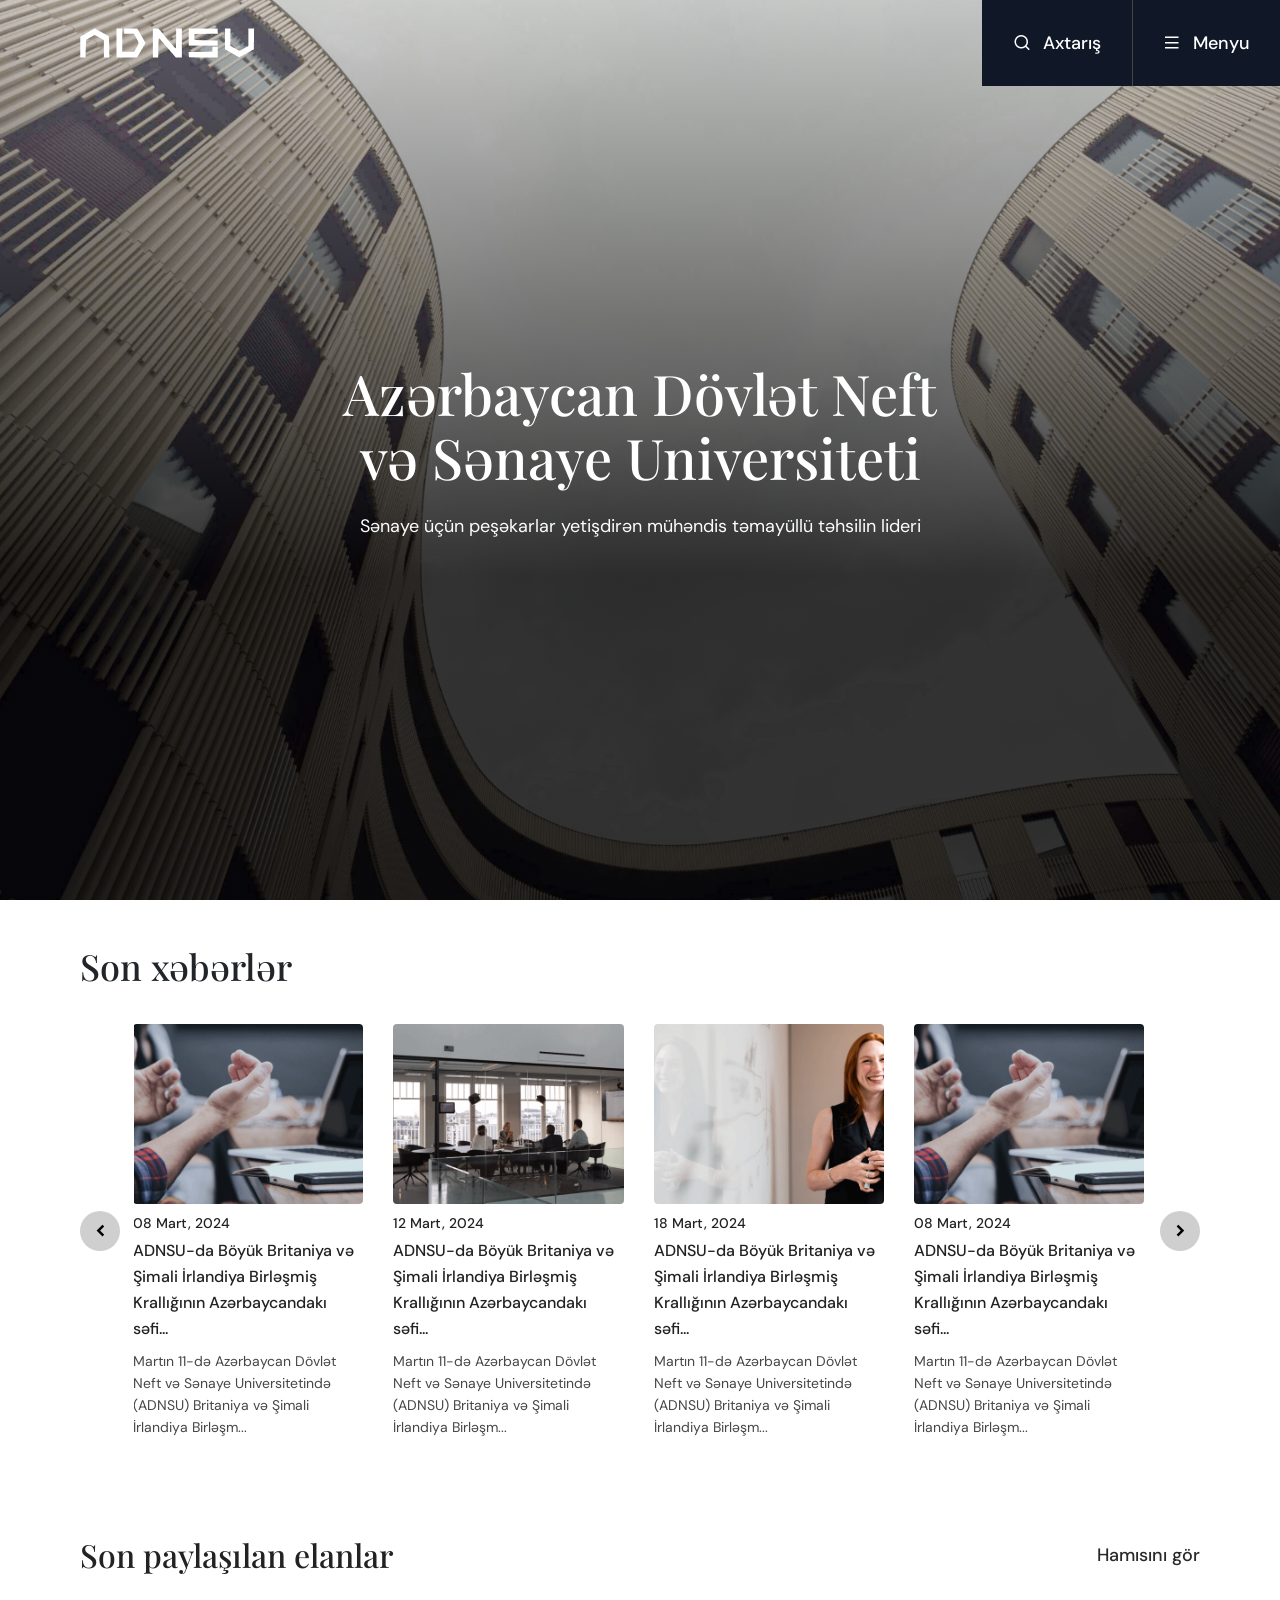
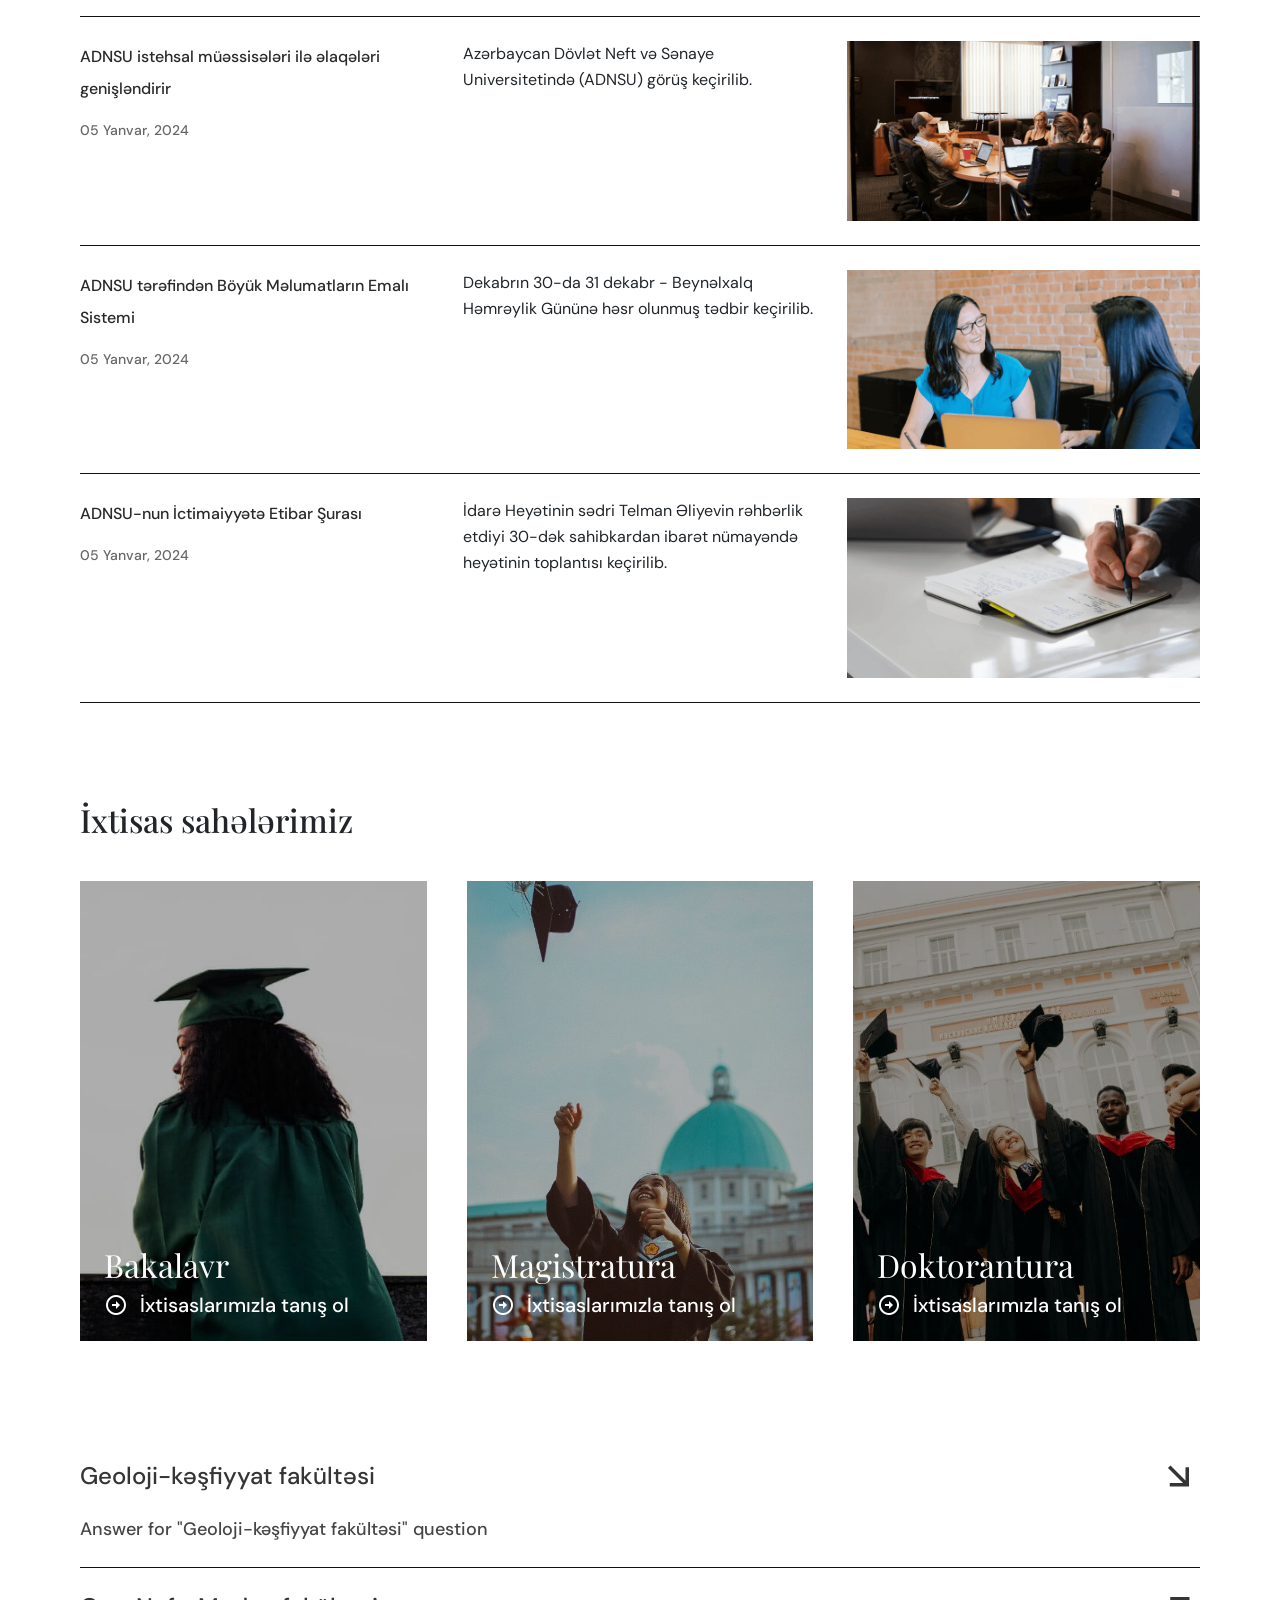
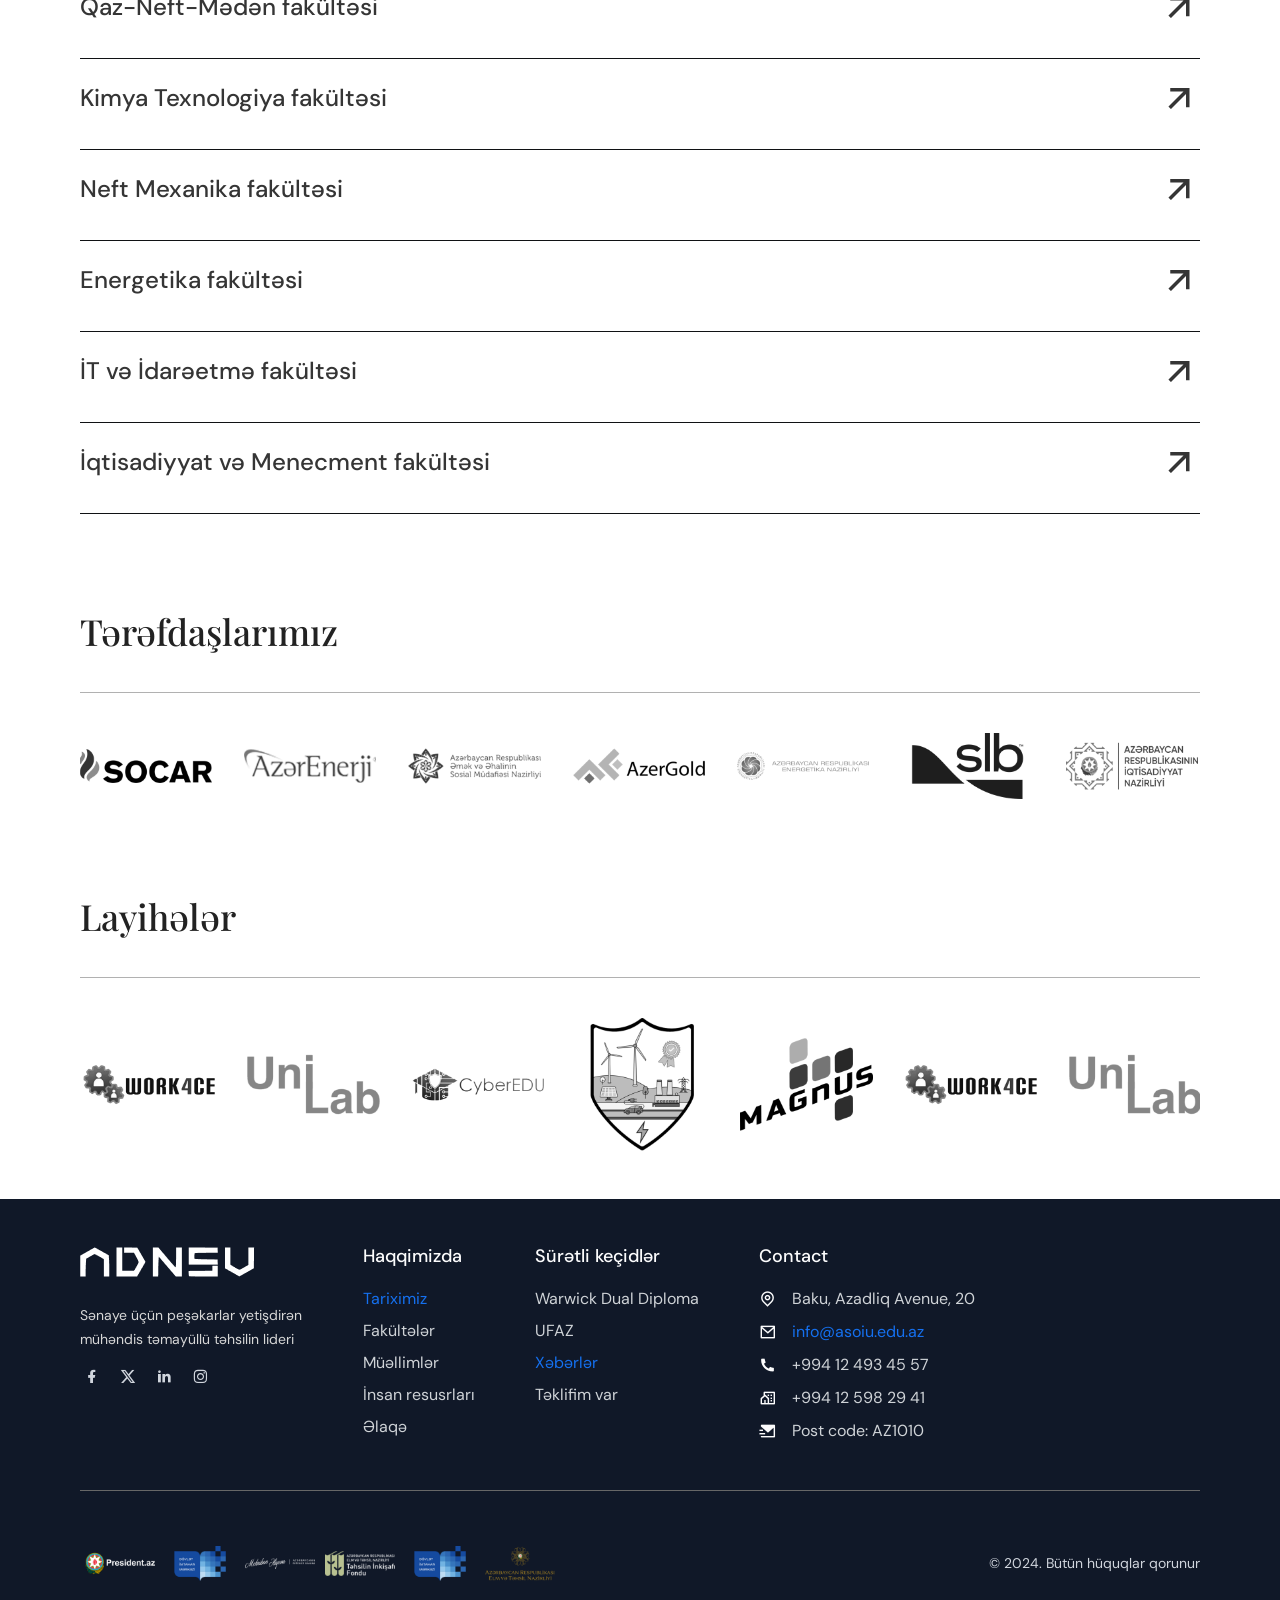
==== commit ae1f6fc9: "Great" ====
--- a/index.html
+++ b/index.html
@@ -27,10 +27,10 @@
                 <div class="navbar__search">
                     <button class="navbar__search-btn" id="navbar_search_btn">
                         <i class="ri-search-line"></i>
-                        <span class="navbar__search-btn-name">Search</span>
+                        <span class="navbar__search-btn-name">Axtarış</span>
                     </button>
                     <form class="navbar__search-input-container" id="navbar_search_input_container">
-                        <input class="navbar__search-input" type="text" name="navbar_search" placeholder="Search...">
+                        <input class="navbar__search-input" type="text" name="navbar_search" placeholder="Axtarış...">
                         <i class="ri-search-line"></i>
                         <i class="ri-close-circle-line" id="navbar_search_close_btn"></i>
                     </form>
@@ -38,7 +38,7 @@
                 <div class="navbar__burger">
                     <button class="navbar__burger-btn" id="navbar_burger_btn">
                         <i class="ri-menu-fill"></i>
-                        <span class="navbar__burger-btn-name">Menu</span>
+                        <span class="navbar__burger-btn-name">Menyu</span>
                     </button>
                 </div>
             </div>
@@ -48,7 +48,7 @@
                         <img class="menu__logo-img" src="assets/img/logo.png" alt="Logo">
                     </div>
                     <button class="menu__close-btn" id="navbar_menu_close_btn">
-                        <span class="menu__close-btn-name">Close</span>
+                        <span class="menu__close-btn-name">Çıxış</span>
                         <i class="ri-close-large-line"></i>
                     </button>
                 </div>
@@ -56,7 +56,7 @@
                     <div class="menu" id="menu">
                         <ul class="menu__list">
                             <li class="menu__item">
-                                <a class="menu__link" href="#" data-dropdown-observed="adnsu">
+                                <a class="menu__link active" href="#" data-dropdown-observed="adnsu">
                                     ADNSU
                                 </a>
                                 <i class="ri-arrow-right-s-line"></i>
@@ -195,6 +195,102 @@
                         <a class="quick-links__link" href="#">I have an idea</a>
                         <a class="quick-links__link" href="#">Contact us</a>
                     </div>
+                </div>
+                <div class="menu-mobile__container">
+                    <ul class="menu-mobile__list">
+                        <li class="menu-mobile__item">
+                            <a class="menu-mobile__link" href="#">
+                                <span class="menu-mobile__link-name">ADNSU</span>
+                                <i class="ri-arrow-down-s-line"></i>
+                            </a>
+                            <ul class="menu-mobile__dropdown-list">
+                                <li class="menu-mobile__item">
+                                    <a class="menu-mobile__link" href="#">
+                                        <span class="menu-mobile__link-name">Haqqımızda</span>
+                                    </a>
+                                </li>
+                                <li class="menu-mobile__item">
+                                    <a class="menu-mobile__link" href="#">
+                                        <span class="menu-mobile__link-name">Tariximiz</span>
+                                    </a>
+                                </li>
+                                <li class="menu-mobile__item">
+                                    <a class="menu-mobile__link" href="#">
+                                        <span class="menu-mobile__link-name">Rəsmi sənədlər</span>
+                                    </a>
+                                </li>
+                                <li class="menu-mobile__item">
+                                    <a class="menu-mobile__link" href="#">
+                                        <span class="menu-mobile__link-name">Keyfiyyət təminatı</span>
+                                    </a>
+                                </li>
+                                <li class="menu-mobile__item">
+                                    <a class="menu-mobile__link" href="#">
+                                        <span class="menu-mobile__link-name">İdarə heyəti</span>
+                                    </a>
+                                </li>
+                                <li class="menu-mobile__item">
+                                    <a class="menu-mobile__link" href="#">
+                                        <span class="menu-mobile__link-name">Administrasiya</span>
+                                    </a>
+                                </li>
+                                <li class="menu-mobile__item">
+                                    <a class="menu-mobile__link" href="#">
+                                        <span class="menu-mobile__link-name">Mərkəzlər</span>
+                                    </a>
+                                </li>
+                            </ul>
+                        </li>
+                        <li class="menu-mobile__item">
+                            <a class="menu-mobile__link" href="#">
+                                <span class="menu-mobile__link-name">Struktur</span>
+                                <i class="ri-arrow-down-s-line"></i>
+                            </a>
+                            <ul class="menu-mobile__dropdown-list">
+                                <li class="menu-mobile__item">
+                                    <a class="menu-mobile__link" href="#">
+                                        <span class="menu-mobile__link-name">Beynəlxalq əlaqələr şöbəsi</span>
+                                    </a>
+                                </li>
+                                <li class="menu-mobile__item">
+                                    <a class="menu-mobile__link" href="#">
+                                        <span class="menu-mobile__link-name">İctimaiyyətlə Əlaqələr və Marketinq
+                                            Departamenti</span>
+                                    </a>
+                                </li>
+                                <li class="menu-mobile__item">
+                                    <a class="menu-mobile__link" href="#">
+                                        <span class="menu-mobile__link-name">Tədris-metodika şöbəsi</span>
+                                    </a>
+                                </li>
+                                <li class="menu-mobile__item">
+                                    <a class="menu-mobile__link" href="#">
+                                        <span class="menu-mobile__link-name">Mühasibatlıq</span>
+                                    </a>
+                                </li>
+                                <li class="menu-mobile__item">
+                                    <a class="menu-mobile__link" href="#">
+                                        <span class="menu-mobile__link-name">Kadrlar şöbəsi</span>
+                                    </a>
+                                </li>
+                            </ul>
+                        </li>
+                        <li class="menu-mobile__item">
+                            <a class="menu-mobile__link" href="#">
+                                <span class="menu-mobile__link-name">Akademik Fəaliyyət</span>
+                            </a>
+                        </li>
+                        <li class="menu-mobile__item">
+                            <a class="menu-mobile__link" href="#">
+                                <span class="menu-mobile__link-name">Xidmətlər</span>
+                            </a>
+                        </li>
+                        <li class="menu-mobile__item">
+                            <a class="menu-mobile__link" href="#">
+                                <span class="menu-mobile__link-name">Tələbə</span>
+                            </a>
+                        </li>
+                    </ul>
                 </div>
             </div>
         </nav>
@@ -252,9 +348,7 @@
                                 <img class="latest-news__poster-img" src="assets/img/home/3.png">
                             </div>
                             <div class="latest-news__detail">
-                                <time class="latest-news__detail-date" datetime="2024-03-18">
-                                    18 Mart, 2024
-                                </time>
+                                <time class="latest-news__detail-date" datetime="2024-03-18">18 Mart, 2024</time>
                                 <a href="#" class="latest-news__detail-title">
                                     ADNSU-da Böyük Britaniya və Şimali İrlandiya Birləşmiş Krallığının Azərbaycandakı
                                     səfi...
@@ -686,7 +780,7 @@
                         </ul>
                     </nav>
                 </div>
-            </div>    
+            </div>
         </section>
         <section class="section py-0">
             <div class="footer__separator"></div>
--- a/assets/css/main.css
+++ b/assets/css/main.css
@@ -10,15 +10,24 @@
     box-sizing: border-box;
 }
 
+::-webkit-scrollbar {
+    width: 12px;
+}
+
+::-webkit-scrollbar-thumb {
+    background-color: #909090;
+}
+
+::-webkit-scrollbar-track {
+    background-color: #D9D9D9;
+}
+
 body {
     font-family: "DM Sans", sans-serif;
     background-color: #FFFFFF;
     overflow-x: hidden;
     overflow-y: auto;
 }
-
-
-/*HEADER STYLE - START*/
 
 .header {
     position: relative;
@@ -60,6 +69,22 @@
     z-index: 2;
 }
 
+.header__slider::before {
+    content: none !important;
+    display: none;
+}
+
+.header__slider .swiper .swiper-slide::before {
+    content: "";
+    position: absolute;
+    bottom: 0px;
+    left: 0px;
+    width: 100%;
+    height: 100%;
+    background-image: linear-gradient(180deg, rgba(186, 186, 186, 0.4) 0%, rgba(0, 0, 0, 0.8) 64%);
+    z-index: 2;
+}
+
 .header__navbar {
     position: absolute;
     width: 100%;
@@ -74,7 +99,7 @@
 .navbar__logo {
     width: 175px;
     height: 30px;
-    margin-left: 96px;
+    margin-left: 80px;
     overflow: hidden;
 }
 
@@ -263,12 +288,12 @@
     height: 100vh;
     display: none;
     flex-direction: column;
-    justify-content: space-between;
+    justify-content: flex-start;
     align-items: flex-start;
     background-color: rgba(0, 21, 40, 0.80);
     backdrop-filter: blur(8px);
     opacity: 1;
-    padding: 0px 96px;
+    padding: 0px 80px;
 }
 
 .menu__heading {
@@ -329,6 +354,95 @@
 
 .menu__close-btn:hover {
     color: #1570EF;
+}
+
+.menu-mobile__container {
+    width: 100%;
+    height: 100%;
+    display: none;
+    flex-direction: row;
+    justify-content: flex-start;
+    align-items: flex-start;
+    padding: 0px 24px;
+    margin-bottom: 24px;
+    overflow-y: scroll;
+    overflow-x: hidden;
+}
+
+.menu-mobile__container::-webkit-scrollbar {
+    width: 4px;
+    border-radius: 8px;
+}
+
+.menu-mobile__container::-webkit-scrollbar-thumb {
+    background-color: #909090;
+    border-radius: 8px;
+}
+
+.menu-mobile__container::-webkit-scrollbar-track {
+    background-color: #D9D9D9;
+    border-radius: 8px;
+}
+
+.menu-mobile__list {
+    width: 100%;
+    height: auto;
+    list-style-type: none;
+}
+
+.menu-mobile__item {
+    padding-left: 16px;
+}
+
+.menu-mobile__item:not(:last-of-type) {
+    margin-bottom: 16px;
+}
+
+.menu-mobile__dropdown-list .menu-mobile__item:first-child {
+    margin-top: 16px;
+}
+
+.menu-mobile__link {
+    display: flex;
+    flex-direction: row;
+    justify-content: space-between;
+    align-items: center;
+    text-decoration: none;
+    color: #B1B1B1;
+}
+
+.menu-mobile__link:hover {
+    color: #FFFFFF;
+}
+
+.menu-mobile__link.active .menu-mobile__link-name {
+    text-decoration-line: underline;
+    text-underline-offset: 10px;
+    color: #FFFFFF;
+}
+
+.menu-mobile__link>i {
+    font-size: 32px;
+    color: inherit;
+}
+
+.menu-mobile__link-name {
+    font-family: "Playfair Display", serif;
+    font-size: 32px;
+    font-weight: 600;
+    line-height: 42px;
+    color: inherit;
+}
+
+.menu-mobile__dropdown-list {
+    list-style-type: none;
+}
+
+.menu-mobile__dropdown-list .menu-mobile__link .menu-mobile__link-name {
+    font-family: "DM Sans", sans-serif;
+    font-size: 18px;
+    font-weight: 500;
+    line-height: 32px;
 }
 
 .menu__container {
@@ -582,6 +696,21 @@
     align-items: center;
 }
 
+.quick-links__links::-webkit-scrollbar {
+    width: 4px;
+    border-radius: 8px;
+}
+
+.quick-links__links::-webkit-scrollbar-thumb {
+    background-color: #909090;
+    border-radius: 8px;
+}
+
+.quick-links__links::-webkit-scrollbar-track {
+    background-color: #D9D9D9;
+    border-radius: 8px;
+}
+
 .quick-links__link {
     text-decoration: none;
     text-wrap: nowrap;
@@ -646,9 +775,6 @@
     padding: 48px 80px;
 }
 
-
-
-
 .header__heading-separation {
     width: 100%;
     height: auto;
@@ -680,10 +806,6 @@
     margin-right: 90px;
 }
 
-/*HEADER STYLE - ENDED*/
-
-/*MAIN STYLE - START*/
-
 .main {
     width: 100%;
     height: auto;
@@ -702,6 +824,7 @@
     flex-direction: column;
     justify-content: flex-start;
     align-items: flex-start;
+    padding: 48px 80px;
     overflow: hidden;
 }
 
@@ -854,6 +977,8 @@
 }
 
 .input__wrapper {
+    width: 100%;
+    height: auto;
     position: relative;
 }
 
@@ -1617,9 +1742,9 @@
 
 .section__history-heading-title {
     font-family: "Playfair Display", serif;
-    font-size: 46px;
+    font-size: 32px;
     font-weight: 600;
-    line-height: 58px;
+    line-height: 42px;
     margin-bottom: 24px;
 }
 
@@ -1644,9 +1769,9 @@
 }
 
 .history__text {
-    width: 100%;
-    height: auto;
-    line-height: 24px;
+    font-size: 18px;
+    font-weight: 400;
+    line-height: 28px;
 }
 
 .history__see-more {
@@ -1949,6 +2074,7 @@
     justify-content: flex-start;
     align-items: flex-start;
 }
+
 
 .faq__question>i {
     display: flex;
@@ -2297,7 +2423,6 @@
     margin-bottom: 40px;
 }
 
-/* NEW */
 .section__recent-posts-heading-title {
     font-family: "Playfair Display", serif;
     font-size: 32px;
@@ -2305,8 +2430,6 @@
     line-height: 42px;
     color: #222222;
 }
-
-/* NEW */
 
 .section__recent-posts-heading-link {
     text-decoration: none;
@@ -2366,7 +2489,7 @@
 }
 
 .recent-post__time {
-    font-size: 18px;
+    font-size: 14px;
     font-weight: 500;
     line-height: 26px;
     color: #676767;
@@ -2435,8 +2558,9 @@
 
 .section__teachers-heading-title {
     font-family: "Playfair Display", serif;
-    font-size: 46px;
-    font-weight: 500;
+    font-size: 32px;
+    font-weight: 500;
+    line-height: 24px;
 }
 
 .teacher__list {
@@ -2486,7 +2610,7 @@
 }
 
 .teacher__title {
-    font-size: 16px;
+    font-size: 18px;
     font-weight: 500;
     line-height: 24px;
     color: #101828;
@@ -2992,6 +3116,7 @@
     height: auto;
 }
 
+
 .register_info {
     width: 100%;
     height: auto;
@@ -3112,11 +3237,11 @@
     flex-direction: row;
     justify-content: space-between;
     align-items: center;
-    text-decoration: none;
     background-color: #101828;
     outline: none;
     border: none;
     border-radius: 4px;
+    text-decoration: none;
     color: #FFFFFF;
     padding: 8px 16px;
 }
@@ -3132,14 +3257,9 @@
     color: inherit;
 }
 
-
 .register-quick-transition__btn>i {
-
     transition: transform 160ms linear;
 }
-
-
-
 
 
 
@@ -3505,19 +3625,18 @@
 
 .section__clubs-title {
     font-family: "Playfair Display", serif;
-    font-size: 56px;
+    font-size: 32px;
     font-weight: 600;
-    line-height: 64px;
+    line-height: 42px;
     color: #2D2D2D;
     margin-bottom: 12px;
 }
 
 .section__clubs-description {
-    max-width: 608px;
-    text-align: center;
-    font-size: 20px;
+    font-size: 18px;
     font-weight: 400;
     line-height: 26px;
+    text-align: center;
     color: #2D2D2D;
 }
 
@@ -3615,12 +3734,12 @@
 }
 
 .club__invite-title {
+    font-family: "Playfair Display", serif;
+    font-size: 28px;
+    font-weight: 400;
+    line-height: 38px;
     text-align: center;
-    font-family: "Playfair Display", serif;
-    font-size: 46px;
-    font-weight: 400;
-    line-height: 54px;
-    margin-bottom: 24px;
+    margin-bottom: 42px;
 }
 
 .club__invite-link {
@@ -4180,6 +4299,8 @@
 }
 
 .footer__section-about-text {
+    font-size: 14px;
+    font-weight: 400;
     line-height: 24px;
     color: #D7D7D7;
 }
@@ -4216,6 +4337,14 @@
 
 .footer__section-icon-link:not(:last-of-type)>i {
     margin-right: 12px;
+}
+
+.footer__nav-link-name {
+
+    font-family: "DM Sans";
+    font-size: 16px;
+    font-weight: 400;
+
 }
 
 .footer__nav {
@@ -4295,8 +4424,8 @@
     width: 100%;
     height: 1px;
     background-color: #676767;
-    margin-top: 1px;
-    margin-bottom: 1px;
+    margin-top: 2px;
+    margin-bottom: 2px;
 }
 
 .footer__copyright {
@@ -4527,14 +4656,14 @@
 
 .about__heading-title {
     max-width: 555px;
+    border-bottom: 3px solid #D1E9FF;
+    text-align: left;
     font-family: "Playfair Display", serif;
     font-size: 32px;
     font-weight: 500;
     line-height: 46px;
-    text-align: left;
     padding-bottom: 16px;
     margin-bottom: 30px;
-    border-bottom: 3px solid #D1E9FF;
 }
 
 .about__content-image {
@@ -4561,6 +4690,7 @@
     font-weight: 400;
     line-height: 26px;
     color: #292929;
+    /* text-align: center; */
 }
 
 .about__content-text-second {
@@ -4653,7 +4783,7 @@
 }
 
 .accomodation__heading-location-link {
-    transition: color 0.3s ease;
+    transition: color 160ms linear;
     text-decoration: none;
     color: #0055CC;
 }
@@ -4698,14 +4828,6 @@
 
 }
 
-.campus__rooms {
-    width: 100%;
-    height: auto;
-    display: grid;
-    grid-template-columns: 1fr 1fr;
-    gap: 44px;
-}
-
 .campus__rooms-poster {
     width: 100%;
     height: auto;
@@ -4807,6 +4929,11 @@
     overflow: hidden;
 }
 
+.campus__about {
+
+    color: #353535;
+
+}
 
 .facility__list {
     color: #353535;
@@ -4958,143 +5085,157 @@
 
 
 
-
-.act__zal {
-    width: 100%;
+.section__act-hall {
+    width: 100%;
+    height: auto;
     display: grid;
     gap: 64px;
     grid-template-columns: 1fr 2fr;
 }
 
-.act__zal-reservation {
-    width: 100%;
-    display: flex;
-    flex-direction: column;
-    justify-content: flex-start;
-    align-items: flex-start;
-}
-
-.act__zal-reservation-heading {
-    margin-bottom: 30px;
-}
-
-.act__zal-reservation-heading-title {
-    font-size: 36px;
+.act-hall__reservation {
+    width: 100%;
+    height: auto;
+    display: flex;
+    flex-direction: column;
+    justify-content: flex-start;
+    align-items: flex-start;
+}
+
+.act-hall__reservation-heading {
+    margin-bottom: 32px;
+}
+
+.act-hall__reservation-heading-title {
+    font-size: 32px;
     font-family: "Playfair Display", serif;
-    font-weight: 500;
-    line-height: 46px;
+    font-weight: 600;
     color: #000000;
 }
 
-.reservation__wrapper {
+.reservation__container {
+    width: 100%;
+    height: auto;
     display: flex;
     flex-direction: column;
     align-items: center;
     background-color: #1A2232;
-}
-
-.reservation__grid {
+    border-radius: 4px;
+}
+
+.reservation__table-wrapper {
     margin: 20px;
 }
 
-table {
+#reservation_table {
     border-collapse: separate;
     border-spacing: 8px;
-    /* Расстояние между ячейками */
-}
-
-td,
-th {
+}
+
+#reservation_table td,
+#reservation_table th {
     width: 30px;
     height: 30px;
     text-align: center;
     vertical-align: middle;
-    border-radius: 6px;
-    /* Скругление углов */
+    border-radius: 8px;
     cursor: pointer;
     color: #fff;
     padding: 0;
     box-sizing: border-box;
     font-size: 14px;
-}
-
-.empty {
-    background-color: #2A2D3E;
-}
-
-.filled {
+    overflow: hidden;
+}
+
+#reservation_table td.empty {
+    background-color: #253554;
+}
+
+#reservation_table td.filled {
     background-color: #3E3E4E;
 }
 
-.selected {
-    background-color: #4666FF;
-}
-
-.empty_legend {
-    width: 30px;
-    height: 30px;
+.reservation__filled-cell {
+    width: 100%;
+    height: 100%;
     display: flex;
     flex-direction: column;
     justify-content: center;
     align-items: center;
-    background-color: #2A2D3E;
-}
-
-.filled_legend {
-    width: 30px;
-    height: 30px;
+    background-color: #253554;
+}
+
+.reservation__filled-cell>i {
+    display: flex;
+    background-color: #1F293D;
+    border-radius: 50%;
+    font-size: 8px;
+    color: #637394;
+    padding: 6px;
+}
+
+#reservation_table td.selected {
+    background-color: #4666FF;
+}
+
+.reservation__legend {
+    display: flex;
+    gap: 20px;
+    margin-top: 20px;
+}
+
+.legend__item {
+    display: flex;
+    align-items: center;
+    gap: 10px;
+}
+
+.legend__empty {
+    width: 16px;
+    height: 16px;
     display: flex;
     flex-direction: column;
     justify-content: center;
     align-items: center;
-    background-color: #3E3E4E;
-}
-
-.selected_legend {
-    width: 30px;
-    height: 30px;
+    background-color: #222E46;
+    border-radius: 50%;
+}
+
+.legend__filled {
+    width: 16px;
+    height: 16px;
+    display: flex;
+    flex-direction: column;
+    justify-content: center;
+    align-items: center;
+    background-color: #1F293D;
+    border-radius: 50%;
+}
+
+.legend__filled>i {
+    display: flex;
+    font-size: 8px;
+    color: #637394;
+}
+
+.legend__selected {
+    width: 16px;
+    height: 16px;
     display: flex;
     flex-direction: column;
     justify-content: center;
     align-items: center;
     background-color: #4666FF;
-}
-
-.legend {
-    display: flex;
-    gap: 20px;
-    margin-top: 20px;
-}
-
-.legend__item {
-    display: flex;
-    align-items: center;
-    gap: 10px;
-}
-
-.reservation__cell {
-    width: 30px;
-    height: 30px;
-    border-radius: 6px;
-    background-color: #2A2D3E;
+    border-radius: 50%;
 }
 
 .legend__item-title {
     font-size: 12px;
-    font-family: "DM Sans", sans-serif;
-    font-weight: 500;
+    font-weight: 500;
+    line-height: 20px;
+    text-align: center;
     color: #FFFFFF;
 }
-
-/* Стили для номеров рядов и столбцов */
-.row-header,
-.col-header {
-    background-color: transparent;
-    cursor: default;
-    font-size: 16px;
-    color: #FFFFFF;
-}
-
 
 
 
@@ -5350,7 +5491,6 @@
     margin-bottom: 24px;
 }
 
-
 .cultural_programme__event-item {
     font-family: "DM Sans";
     font-size: 18px;
@@ -5484,8 +5624,6 @@
     padding-bottom: 12px;
 }
 
-.fees__heading-document-item>data {}
-
 .fees__heading-title {
     font-size: 32px;
     font-family: 'Playfair Display';
@@ -5586,11 +5724,11 @@
 }
 
 .summer__school-heading-title {
+    font-family: "Playfair Display";
     font-size: 36px;
-    font-family: "Playfair Display";
-    font-weight: 500;
+    font-weight: 500;
+    text-align: center;
     color: #292929;
-    text-align: center;
     line-height: 46px;
 }
 
@@ -5635,7 +5773,6 @@
 }
 
 .summer__about-heading-title {
-    font-family: "DM Sans";
     font-size: 36px;
     font-weight: 500;
     color: #1C1C1C;
@@ -5755,7 +5892,6 @@
 
 .apply__heading-description-content {
     font-size: 18px;
-    font-family: 'DM Sans';
     font-weight: 400;
     line-height: 24px;
     color: #353535;
@@ -5764,7 +5900,6 @@
 
 .apply__heading-title {
     font-size: 28px;
-    font-family: "DM Sans";
     font-weight: 500;
     color: #353535;
 }
@@ -5785,7 +5920,7 @@
     margin-bottom: 32px;
 }
 
-.apply__heading-item>data {
+.apply__heading-item>time {
     font-family: DM Sans;
     font-size: 16px;
     font-weight: 600;
@@ -5800,6 +5935,7 @@
     font-weight: 400;
     line-height: 26px;
 }
+
 
 .apply__heading-item:not(:last-of-type) {
     margin-bottom: 12px;
@@ -5885,13 +6021,17 @@
     margin-bottom: 10px;
 }
 
-.apply__heading-certificate-item>.apply__heading-certificate-item-title:not(:last-of-type) {
+.apply__heading-certificate-item-title {
     font-size: 16px;
-    font-family: "DM Sans";
     font-weight: 400;
     line-height: 26px;
+    color: #353535;
     margin-bottom: 12px;
-    color: #353535;
+}
+
+.apply__heading-certificate-item>.apply__heading-certificate-item-title:not(:last-of-type) {
+
+    margin-bottom: 12px;
 }
 
 .apply__language-requirement-list {
@@ -6470,7 +6610,7 @@
     justify-content: flex-start;
     align-items: flex-start;
     position: relative;
-    margin: 22px 0;
+    padding-bottom: 22px;
 
 }
 
@@ -6481,13 +6621,13 @@
     text-wrap: nowrap;
     color: #353535;
     padding: 0px 16px 8px 16px;
-    transition: color 0.3s ease;
+    transition: color 160ms ease;
     border-bottom: 1px solid silver;
     text-decoration: none;
 }
 
 .digital__development-transition-links.active {
-    border-bottom: 0.20em solid #1570EF;
+    border-bottom: 4px solid #1570EF;
 }
 
 
@@ -6572,6 +6712,10 @@
 }
 
 .digital__development-icon-title {
+    font-size: 18px;
+    font-weight: 500;
+    line-height: 26px;
+    color: #353535;
     margin-bottom: 14px;
 }
 
@@ -6611,6 +6755,7 @@
     flex-direction: column;
     justify-content: flex-start;
     align-items: flex-start;
+    margin: 40px 0px 10px 0px;
 }
 
 .digital__development-structure-title {
@@ -6654,7 +6799,6 @@
 
 .digital__development-stucture-title {
     font-size: 26px;
-    font-family: DM Sans;
     font-weight: 500;
     color: #353535;
     margin-bottom: 10px;
@@ -6662,8 +6806,8 @@
 
 .digital__development-stucture-description {
     font-size: 14px;
-    font-family: DM Sans;
     font-weight: 400;
+    line-height: 22px;
     color: #000000;
 }
 
@@ -6765,6 +6909,13 @@
     font-family: DM Sans;
     font-weight: 500;
     color: #1570EF;
+}
+.digital__development-library-information-item-title{
+    font-family: "DM Sans";
+    font-size: 16px;
+    line-height: 32px;
+    font-weight: 500;
+    
 }
 
 .digital__development-library-information-item-link.digital__development-library-information-item-title {
@@ -7032,6 +7183,7 @@
 .news__poster-item {
     width: 100%;
     height: auto;
+    cursor: pointer;
 }
 
 .news__poster-img {
@@ -7168,7 +7320,7 @@
     align-items: flex-start;
 }
 
-.digital__development-transition {
+/* .digital__development-transition {
     width: 100%;
     height: auto;
     display: flex;
@@ -7178,7 +7330,7 @@
     position: relative;
     margin: 22px 0;
 
-}
+} */
 
 .digital__development-transition-links {
     font-size: 16px;
@@ -7209,7 +7361,7 @@
 
 
 
-/* NEW  MAREGIN*/
+
 .summer__school-academic {
     width: 100%;
     height: auto;
@@ -7219,8 +7371,6 @@
     align-items: flex-start;
     margin-bottom: 22px;
 }
-
-/* NEW */
 
 .summer__school-academic-heading {
     width: 100%;
@@ -7281,7 +7431,7 @@
 
 .digital__development-heading-title {
     font-size: 32px;
-    font-family: Playfair Display;
+    font-family: "Playfair Display";
     font-weight: 500;
     color: #1C1C1C;
     margin-top: 40px;
@@ -7290,7 +7440,6 @@
 
 .digital__development-main-title {
     font-size: 18px;
-    font-family: DM Sans;
     font-weight: 400;
     color: #353535;
 }
@@ -7322,7 +7471,6 @@
 /* NEW */
 .digital__development-icon-person {
     font-size: 16px;
-    font-family: DM Sans;
     font-weight: 500;
     color: #353535;
     margin: 14px 0;
@@ -7355,12 +7503,10 @@
 
 .digital__development-icon-link-info {
     font-size: 14px;
-    font-family: DM Sans;
+    line-height: 22px;
     font-weight: 400;
     color: #0055CC;
 }
-
-
 
 
 
@@ -7754,10 +7900,10 @@
 /* NEW */
 .digital__development-icon-person {
     font-size: 16px;
-    font-family: DM Sans;
-    font-weight: 500;
+    font-weight: 500;
+    line-height: 22px;
     color: #353535;
-    margin: 14px 0;
+    margin: 14px 0px;
 }
 
 
@@ -7814,7 +7960,7 @@
 
 
 
-.digital__development-transition {
+/* .digital__development-transition {
     width: 100%;
     height: auto;
     display: flex;
@@ -7824,11 +7970,10 @@
     position: relative;
     margin: 22px 0;
 
-}
+} */
 
 .digital__development-transition-links {
     font-size: 16px;
-    font-family: DM Sans;
     font-weight: 500;
     text-wrap: nowrap;
     color: #353535;
@@ -7932,7 +8077,7 @@
     align-items: flex-start;
 }
 
-.digital__development-transition {
+/* .digital__development-transition {
     width: 100%;
     height: auto;
     display: flex;
@@ -7942,7 +8087,7 @@
     position: relative;
     margin: 22px 0;
 
-}
+} */
 
 .digital__development-transition-links {
     font-size: 16px;
@@ -8076,70 +8221,960 @@
 
 
 @media screen and (min-width: 1200px) {
-    .section {
-        padding: 64px 96px;
-    }
+
 
     /*     .header__navbar {
         padding-left: 96px;
     } */
+    /* .latest-news__detail-description {
+        font-size: 20px;
+        line-height: 28px;
+    }
+
+    .section__recent-posts-heading-title {
+
+        font-size: 48px;
+    }
+
+    .faq__question-text {
+        font-size: 32px;
+    }
+
+    .faq__answer-text {
+        font-size: 22px;
+    }
+
+    .section__partners-heading-title {
+        font-size: 48px;
+    }
+
+    .partner__link {
+        width: 100px;
+    }
+
+    .footer__nav-link {
+
+        font-size: 22px;
+    }
+
+    .latest-news__detail-description {
+        font-size: 18px;
+        line-height: 28px;
+    }
+
+    .section__profession-heading-title {
+
+        font-size: 48px;
+    }
+
+    .section__recent-posts-heading-link {
+        font-size: 26px;
+        line-height: 32px;
+    }
+
+    .recent-post__link {
+        font-size: 26px;
+        line-height: 36px;
+    }
+
+    .recent-post__description {
+        font-size: 22px;
+    }
+
+    .recent-post__time {
+        font-size: 22px;
+    }
+
+    .recent-post__description {
+        font-size: 24px;
+        line-height: 38px;
+    }
+
+    .navbar__logo {
+        width: 198px;
+        height: 34px;
+        margin-left: 20px;
+    }
+
+    .section {
+        padding: 48px 24px;
+    }
 
     .navbar__menu {
-        padding: 0px 96px;
-    }
+        padding: 48px 24px;
+    } */
+
+
+
+    /* INDEX HTML */
+
+    /* INDEX HTML */
 }
 
 @media screen and (max-width: 1199px) and (min-width: 992px) {
-    .section {
-        padding: 32px 48px;
-    }
+
 
     /*     .header__navbar {
         padding-left: 48px;
     } */
 
+
+    /* .section{
+
+        padding: 24px 40px;
+        /* padding: 48px 80px;
+        padding:24px 40px;
+        padding:12px 20px;
+        padding 6px 10px */
+    /* }  */
+    /* .navbar__menu{
+        margia-left
+    }
+	
+	.navbar__logo{
+       margin-left: ;
+    } */
+
+    .navbar__logo {
+        width: 212px;
+        height: 40px;
+        margin-left: 16px;
+    }
+
+    .section {
+        padding: 44px 20px;
+    }
+
     .navbar__menu {
-        padding: 0px 48px;
-    }
-}
+        padding: 44px 20px;
+    }
+
+
+
+
+    /* INDEX HTML */
+    .header__heading-title {
+        font-size: 56px;
+        line-height: 82px;
+    }
+
+    .header__heading-description {
+        font-size: 28px;
+        line-height: 48px;
+    }
+
+    .latest-news__detail-date {
+        font-size: 22px;
+        margin-bottom: 22px;
+    }
+
+    .latest-news__detail-title {
+        font-size: 24px;
+        line-height: 38px;
+        margin-bottom: 14px;
+    }
+
+    .latest-news__detail-description {
+        font-size: 20px;
+        line-height: 34px;
+    }
+
+    .section__recent-posts-heading-title {
+        font-size: 48px;
+        line-height: 52px;
+    }
+
+    .recent-post__link {
+        font-size: 26px;
+        line-height: 40px;
+    }
+
+    .recent-post__description {
+        font-size: 22px;
+        line-height: 32px;
+        margin-bottom: 22px;
+    }
+
+    .recent-post__time {
+        font-size: 22px;
+        line-height: 28px;
+
+    }
+
+    .section__profession-heading-title {
+        font-size: 48px;
+        line-height: 52px;
+    }
+
+    .profession__detail-title {
+        font-size: 42px;
+        margin-bottom: 24px;
+    }
+
+    .profession__detail-link>i {
+        font-size: 38px;
+    }
+
+    .profession__detail-link-name {
+        font-size: 26px;
+    }
+
+    .faq__question-text {
+        font-size: 38px;
+        line-height: 48px;
+    }
+
+    .faq__answer-text {
+        font-size: 26px;
+        line-height: 48px;
+    }
+
+    .section__partners-heading-title {
+        font-size: 48px;
+        line-height: 52px;
+    }
+
+    .section__projects-heading-title {
+        font-size: 48px;
+        line-height: 52px;
+    }
+
+    /* 
+    .footer__section-logo {
+        width: 168px;
+        height: 40px;
+
+    }
+
+    .footer__section-icon-link>i {
+        font-size: 18px;
+    }
+
+    .footer__nav-link>i {
+        font-size: 18px;
+    }
+
+    .footer__section-about-text {
+        font-size: 16px;
+        line-height: 34px;
+    }
+
+    .footer__nav-section-title {
+        font-size: 22px;
+
+    }
+
+    .footer__nav-link {
+
+        font-size: 18px;
+    } */
+
+    /* INDEX HTML */
+
+
+    .section__latest-news-title {
+        font-size: 48px;
+    }
+
+    /* index */
+    .menu__quick-links {
+        flex-direction: column;
+    }
+
+    .quick-links__link:not(:last-of-type) {
+        margin-right: unset;
+        margin-bottom: 8px;
+    }
+
+    .quick-links__heading {
+
+        margin-bottom: 16px;
+        margin-right: unset;
+    }
+
+    .menu__quick-links {
+        overflow-x: auto;
+        overflow-y: hidden;
+        align-items: flex-start;
+    }
+
+    .quick-links__links {
+        align-items: flex-start;
+        flex-direction: column;
+        overflow: auto;
+        padding-right: 32px;
+    }
+
+    /* index */
+
+    .eazi__start {
+
+        grid-template-columns: 1fr;
+    }
+
+
+    .act__zal {
+        grid-template-columns: 1fr;
+    }
+
+    .reservation__wrapper {
+        order: -1;
+    }
+
+    .teacher__list {
+        grid-template-columns: repeat(3, 1fr);
+    }
+
+    .summer__school-heading-title {
+        font-size: 42px;
+    }
+
+    .summer__about-heading-title {
+        font-size: 42px;
+    }
+
+    .section__video-text-title {
+        font-size: 42px;
+    }
+
+    .footer__grid-layout {
+        display: grid;
+        grid-template-columns: repeat(2, auto);
+    }
+}
+
 
 @media screen and (max-width: 991px) and (min-width: 768px) {
-    .section {
-        padding: 32px 24px;
-    }
+
 
     /*     .header__navbar {
         padding-left: 24px;
     } */
+    .navbar__logo {
+        margin-left: 16px;
+    }
+
+    .section {
+        padding: 44px 20px;
+    }
 
     .navbar__menu {
-        padding: 0px 24px;
-    }
+        padding: 44px 20px;
+    }
+
+
+    .faculty__item {
+        grid-template-columns: repeat(1, 1fr);
+        gap: 64px;
+    }
+
+
+
+    .profession__list {
+
+        grid-template-columns: repeat(1, 1fr);
+    }
+
+    .footer__grid-layout {
+        display: grid;
+        grid-template-columns: 2fr 2fr;
+        gap: 80px;
+    }
+
+    .footer__copyright-text {
+
+        font-size: 18px;
+    }
+
+    .latest-news__detail-date {
+        font-size: 20px;
+        margin-bottom: 22px;
+    }
+
+    .latest-news__detail-title {
+        font-size: 22px;
+        margin-bottom: 22px;
+
+    }
+
+    .latest-news__detail-description {
+        font-size: 18px;
+        line-height: 28px;
+    }
+
+    .section__recent-posts-heading-title {
+        font-family: "Playfair Display", serif;
+        font-size: 42px;
+        font-weight: 500;
+    }
+
+    .recent-post__time {
+        font-size: 22px;
+    }
+
+    .recent-post__description {
+        font-size: 18px;
+        line-height: 28px;
+    }
+
+    .recent-post__link {
+        text-decoration: none;
+        font-size: 22px;
+        font-weight: 500;
+        line-height: 38px;
+        margin-bottom: 22px;
+    }
+
+    .section__latest-news-title {
+        font-size: 42px;
+    }
+
+    .section__profession-heading-title {
+        font-size: 42px;
+    }
+
+    .faq__question-text {
+        font-size: 34px;
+        line-height: 52px;
+    }
+
+    .faq__answer-text {
+        font-size: 22px;
+        line-height: 48px;
+    }
+
+    .section__partners-heading-title {
+        font-size: 42px;
+        line-height: 52px;
+    }
+
+    .profession__detail-title {
+        font-size: 38px;
+        margin-bottom: 22px;
+    }
+
+    .section__recent-posts-heading-link {
+        font-size: 22px;
+        line-height: 28px;
+    }
+
+    .profession__detail-link-name {
+        font-size: 22px;
+    }
+
+    .section {
+        padding: 44px 20px;
+    }
+
+    .navbar__menu {
+        padding: 44px 20px;
+    }
+
+    .header__heading-title {
+        font-size: 32px;
+        line-height: 52px;
+    }
+
+    .header__heading-description {
+        font-size: 22px;
+        line-height: 42px;
+    }
+
+    .login__section {
+        grid-template-columns: 1fr;
+    }
+
+    .login__illustration {
+        display: none;
+    }
+
+
+    .teacher__list {
+        grid-template-columns: repeat(3, 1fr);
+    }
+
+    .menu__quick-links {
+        flex-direction: column;
+    }
+
+    .quick-links__link:not(:last-of-type) {
+        margin-right: unset;
+        margin-bottom: 8px;
+    }
+
+    .quick-links__heading {
+
+        margin-bottom: 16px;
+        margin-right: unset;
+    }
+
+    .menu__quick-links {
+        overflow-x: auto;
+        overflow-y: hidden;
+        align-items: flex-start;
+    }
+
+    .quick-links__links {
+        align-items: flex-start;
+        flex-direction: column;
+        overflow: auto;
+        padding-right: 32px;
+        /* index */
+    }
+
+    .faculty__title {
+        font-size: 42px;
+        line-height: 52px;
+    }
+
+    .eazi__start {
+
+        grid-template-columns: 1fr;
+    }
+
+
+
+
+
+
+
+
+
+
+
+
+    .footer__section-logo {
+        width: 168px;
+        height: 40px;
+
+    }
+
+    .footer__section-icon-link>i {
+        font-size: 18px;
+    }
+
+    .footer__nav-link>i {
+        font-size: 18px;
+    }
+
+    .footer__section-about-text {
+        font-size: 18px;
+        line-height: 34px;
+    }
+
+    .footer__nav-section-title {
+        font-size: 24px;
+
+    }
+
+    .footer__nav-link {
+
+        font-size: 18px;
+    }
+
+    /*     .header__navbar {
+        padding-left: 24px;
+    } */
+    .act__zal {
+        grid-template-columns: 1fr;
+    }
+
+    .reservation__wrapper {
+        order: -1;
+    }
+
+    .student__committee-main {
+
+        grid-template-columns: 1fr;
+
+    }
+
+
 }
 
 @media screen and (max-width: 767px) and (min-width: 576px) {
-    .section {
-        padding: 32px 12px;
-    }
+
 
     /*     .header__navbar {
         padding-left: 12px;
     } */
 
+    .navbar__logo {
+        margin-left: 16px;
+    }
+
+    .section {
+        padding: 44px 20px;
+    }
+
     .navbar__menu {
-        padding: 0px 12px;
-    }
-}
+        padding: 44px 20px;
+    }
+
+    .faculty-teacher__list {
+
+        grid-template-columns: repeat(1, 1fr);
+    }
+
+    .faculty-laboratory__grid-two-columns {
+
+        grid-template-columns: 1fr;
+    }
+
+    .faculty-laboratory__grid-four-columns {
+
+        grid-template-columns: 1fr;
+    }
+
+    .faculty__item {
+        width: 100%;
+        height: auto;
+        display: grid;
+        grid-template-columns: repeat(1, 1fr);
+    }
+
+    .summer__carousel-item.half {
+        width: 100%;
+        height: 362px;
+    }
+
+
+    .profession__list {
+
+        grid-template-columns: repeat(1, 1fr);
+    }
+
+
+    .latest-news__detail-date {
+        font-size: 20px;
+        margin-bottom: 22px;
+    }
+
+    .latest-news__detail-title {
+        font-size: 22px;
+        margin-bottom: 22px;
+
+    }
+
+    .latest-news__detail-description {
+        font-size: 18px;
+        line-height: 28px;
+    }
+
+    .section__recent-posts-heading-title {
+        font-family: "Playfair Display", serif;
+        font-size: 42px;
+        font-weight: 500;
+    }
+
+    .recent-post__time {
+        font-size: 22px;
+    }
+
+    .recent-post__description {
+        font-size: 18px;
+        line-height: 28px;
+    }
+
+    .recent-post__link {
+        text-decoration: none;
+        font-size: 22px;
+        font-weight: 500;
+        line-height: 32px;
+        margin-bottom: 22px;
+    }
+
+    .profession__list {
+
+        grid-template-columns: repeat(1, 1fr);
+    }
+
+    .section__latest-news-title {
+        font-size: 42px;
+    }
+
+    .section__profession-heading-title {
+        font-size: 42px;
+    }
+
+    .faq__question-text {
+        font-size: 34px;
+        line-height: 52px;
+    }
+
+    .faq__answer-text {
+        font-size: 22px;
+        line-height: 48px;
+    }
+
+    .section__partners-heading-title {
+        font-size: 42px;
+        line-height: 52px;
+    }
+
+    .profession__detail-title {
+        font-size: 38px;
+        margin-bottom: 22px;
+    }
+
+    .section__recent-posts-heading-link {
+        font-size: 22px;
+        line-height: 28px;
+    }
+
+    .profession__detail-link-name {
+        font-size: 22px;
+    }
+
+    .section {
+        padding: 44px 20px;
+    }
+
+    .navbar__menu {
+        padding: 44px 20px;
+    }
+
+    .header__heading-title {
+        font-size: 32px;
+        line-height: 52px;
+    }
+
+    .header__heading-description {
+        font-size: 22px;
+        line-height: 42px;
+    }
+
+    .login__section {
+        grid-template-columns: 1fr;
+    }
+
+    .login__illustration {
+        display: none;
+    }
+
+
+    .teacher__list {
+        grid-template-columns: repeat(3, 1fr);
+    }
+
+    .menu__quick-links {
+        flex-direction: column;
+    }
+
+    .quick-links__link:not(:last-of-type) {
+        margin-right: unset;
+        margin-bottom: 8px;
+    }
+
+    .quick-links__heading {
+
+        margin-bottom: 16px;
+        margin-right: unset;
+    }
+
+    .menu__quick-links {
+        overflow-x: auto;
+        overflow-y: hidden;
+        align-items: flex-start;
+    }
+
+    .quick-links__links {
+        align-items: flex-start;
+        flex-direction: column;
+        overflow: auto;
+        padding-right: 32px;
+        /* index */
+    }
+
+    .faculty__title {
+        font-size: 38px;
+        line-height: 52px;
+
+    }
+
+
+    .eazi__start {
+
+        grid-template-columns: 1fr;
+    }
+
+
+
+
+
+
+
+
+
+
+
+
+
+
+
+
+
+
+
+
+
+    .footer__grid-layout {
+        grid-template-columns: repeat(1, auto);
+        gap: 48px;
+    }
+
+    .footer__partners {
+        width: 100%;
+        height: auto;
+        display: flex;
+        flex-direction: row;
+        justify-content: center;
+        align-items: flex-start;
+    }
+
+    .footer__copyright {
+
+        flex-direction: column;
+    }
+
+    .footer__section-logo {
+        width: 148px;
+        height: 40px;
+
+    }
+
+    .footer__section-icon-link>i {
+        font-size: 14px;
+    }
+
+    .footer__nav-link>i {
+        font-size: 14px;
+    }
+
+    .footer__nav-link {
+
+        font-size: 18px;
+    }
+
+    .footer__section-about-text {
+        font-size: 16px;
+        line-height: 34px;
+    }
+
+    .footer__nav-section-title {
+        font-size: 18px;
+
+    }
+
+
+
+    /*     .header__navbar {
+        padding-left: 24px;
+    } */
+    .act__zal {
+        grid-template-columns: 1fr;
+    }
+
+    .reservation__wrapper {
+        order: -1;
+    }
+
+    .student__committee-main {
+  
+        grid-template-columns: 1fr;
+    
+    }
+
+}
+
+/* @media screen and (min-width: 575px){
+    .menu__container{
+        display: flex;
+    }
+
+    .menu__quick-links{
+        display: flex;
+    }
+
+    .menu-mobile__container{
+        display: none;
+    }
+} */
 
 @media screen and (max-width: 575px) {
-    .section {
-        padding: 32px 12px;
-    }
 
     /*     .header__navbar {
         padding-left: 12px;
     } */
 
+    /* .section{
+
+        padding: 24px 40px;
+        /* padding: 48px 80px;
+        padding:24px 40px;
+        padding:12px 20px;
+        padding 6px 10px */
+    /* }  */
+    /* .navbar__menu{
+        margia-left
+    }
+	/*  */
+
+
+
+    .navbar__logo {
+        margin-left: 8px;
+    }
+
+
+    .section {
+        padding: 16px 8px;
+    }
+
+    .navbar__menu {
+        padding: 16px 8px;
+    }
+
+    .menu__container {
+        display: none;
+    }
+
+    .menu__quick-links {
+        display: none;
+    }
+
+    .menu-mobile__container {
+        display: flex;
+    }
+
+
+
+    /* NAv Title */
+
+
+    /* NAv Title */
+
+    /*     .header__navbar {
+        padding-left: 12px;
+    } */
+    .section__recent-posts-heading {
+        align-items: flex-start;
+        flex-direction: column;
+        margin-bottom: 12px;
+    }
+
+    .section__recent-posts-heading-title {
+        margin-bottom: 12px;
+    }
+
+    .section__partners-heading-title {
+        font-size: 32px;
+    }
+
+    .section__projects-heading-title {
+        font-size: 32px;
+    }
+
     .navbar__logo {
         margin-left: 12px;
     }
@@ -8149,12 +9184,56 @@
     }
 
     .header__heading-title {
-        font-size: 56px;
-    }
-
-    .navbar__menu {
-        padding: 0px 12px;
-    }
+        font-size: 32px;
+        margin-bottom: 12px;
+        line-height: 48px;
+    }
+
+    /* NEW */
+    .header__heading-description {
+        font-size: 16px;
+        line-height: 32px;
+    }
+
+    /* NEW */
+    .section__blank-title {
+        font-size: 32px;
+    }
+
+    .section__blank-description {
+        font-size: 16px;
+        line-height: 22px;
+    }
+
+    .section__blank-link {
+        font-size: 16px;
+        font-weight: 500;
+        line-height: 24px;
+    }
+
+    /* asoiu_summer_school_about_us */
+    .summer__school-heading-title {
+        font-size: 32px;
+        line-height: 42px;
+    }
+
+    .summer__about-heading {
+
+        margin-bottom: 42px;
+    }
+
+    .summer__about-heading-title {
+        font-size: 32px;
+    }
+
+    /* asoiu_summer_school_about_us */
+    .navbar__logo {
+        width: 136px;
+        height: auto;
+    }
+
+
+
 
     .navbar__search {
         border: none;
@@ -8195,6 +9274,9 @@
         grid-template-columns: repeat(1, 1fr);
     }
 
+
+
+    /* FOOTER */
 
     .footer__grid-layout {
         grid-template-columns: repeat(1, 1fr);
@@ -8211,6 +9293,14 @@
         grid-template-columns: repeat(2, 1fr);
     }
 
+    .footer__section-about-text {
+
+        margin-bottom: 8px;
+    }
+
+
+
+
     .partner__logo {
         justify-content: center;
         align-items: center;
@@ -8273,7 +9363,10 @@
 
     /* Faculty */
 
-
+    .faculty__title {
+        font-size: 28px;
+        line-height: 40px;
+    }
 
 
 
@@ -8281,6 +9374,24 @@
 
     .digital__development-transition {
         overflow-x: auto;
+        padding-bottom: 18px;
+    }
+
+    /* ????? */
+
+    .digital__development-transition::-webkit-scrollbar {
+        height: 4px;
+        border-radius: 8px;
+    }
+
+    .digital__development-transitiont::-webkit-scrollbar-thumb {
+        background-color: #909090;
+        border-radius: 8px;
+    }
+
+    .digital__development-transition::-webkit-scrollbar-track {
+        background-color: #D9D9D9;
+        border-radius: 8px;
     }
 
     /* center_for_digital_development_and_innovation */
@@ -8303,8 +9414,33 @@
     /* center_for_digital_development_and_innovation */
 
 
-
-
+    /* department_of_international_relations */
+    .digital__development-heading-title {
+        font-size: 22px;
+    }
+
+    .digital__development-main-title {
+        font-size: 18px;
+        line-height: 24px;
+    }
+
+    /* department_of_international_relations */
+
+
+    /* LIBRARY */
+    .digital__development-heading-title {
+        font-size: 32px;
+        line-height: 42px;
+    }
+
+    .digital__development-library-information-item-link {
+        font-size: 18px;
+        line-height: 38px;
+    }
+    
+
+
+    /* LIBRARY */
 
 
     /* CLUBS */
@@ -8316,6 +9452,10 @@
         height: auto;
     }
 
+    .club__link-name {
+        font-size: 18px;
+    }
+
     /* CLUBS */
 
 
@@ -8331,7 +9471,7 @@
 
     .conference__detail-description {
         font-size: 14px;
-        font-weight: 600;
+        line-height: 24px;
     }
 
     /* conferences */
@@ -8339,18 +9479,6 @@
 
 
 
-
-    /* department_of_international_relations */
-    .digital__development-heading-title {
-        font-size: 22px;
-    }
-
-    .digital__development-main-title {
-        font-size: 14px;
-        font-weight: 500;
-    }
-
-    /* department_of_international_relations */
 
 
 
@@ -8366,16 +9494,13 @@
     }
 
     .eazi__text-title {
-        font-size: 14px;
-        font-weight: 500;
-        line-height: 22px;
+        font-size: 18px;
+        line-height: 24px;
     }
 
     .eazi__finish-text-title {
         font-size: 18px;
-        font-family: "DM Sans";
-        line-height: 22px;
-        font-weight: 400;
+        line-height: 24px;
         color: #292929;
     }
 
@@ -8434,13 +9559,15 @@
     }
 
     .faculty__title {
-        font-size: 22px;
-        font-weight: 600;
+        font-size: 28px;
     }
 
     .faculty__description {
         font-size: 14px;
-        font-weight: 500;
+    }
+
+    .faculty__link-name {
+        font-size: 18px;
     }
 
     /* faculties */
@@ -8517,21 +9644,7 @@
 
 
 
-    /* LIBRARY */
-    .digital__development-heading-title {
-        font-size: 26px;
-    }
-
-    .digital__development-heading-title {
-        font-weight: 500;
-    }
-
-    .digital__development-library-information-item-link {
-        font-size: 18px;
-        line-height: 28px;
-    }
-
-    /* LIBRARY */
+
 
 
     /* NEWS */
@@ -8553,9 +9666,8 @@
 
     /* student_scientific_society */
     .summer__school-academic-heading-title {
-        font-size: 24px;
-        font-weight: 600;
-        line-height: 34px;
+        font-size: 32px;
+        line-height: 42px;
     }
 
     /* student_scientific_society */
@@ -8588,4 +9700,9 @@
         grid-template-columns: 1fr;
     }
 
+    .campus__rooms {
+        display: flex;
+        flex-direction: column;
+    }
+
 }
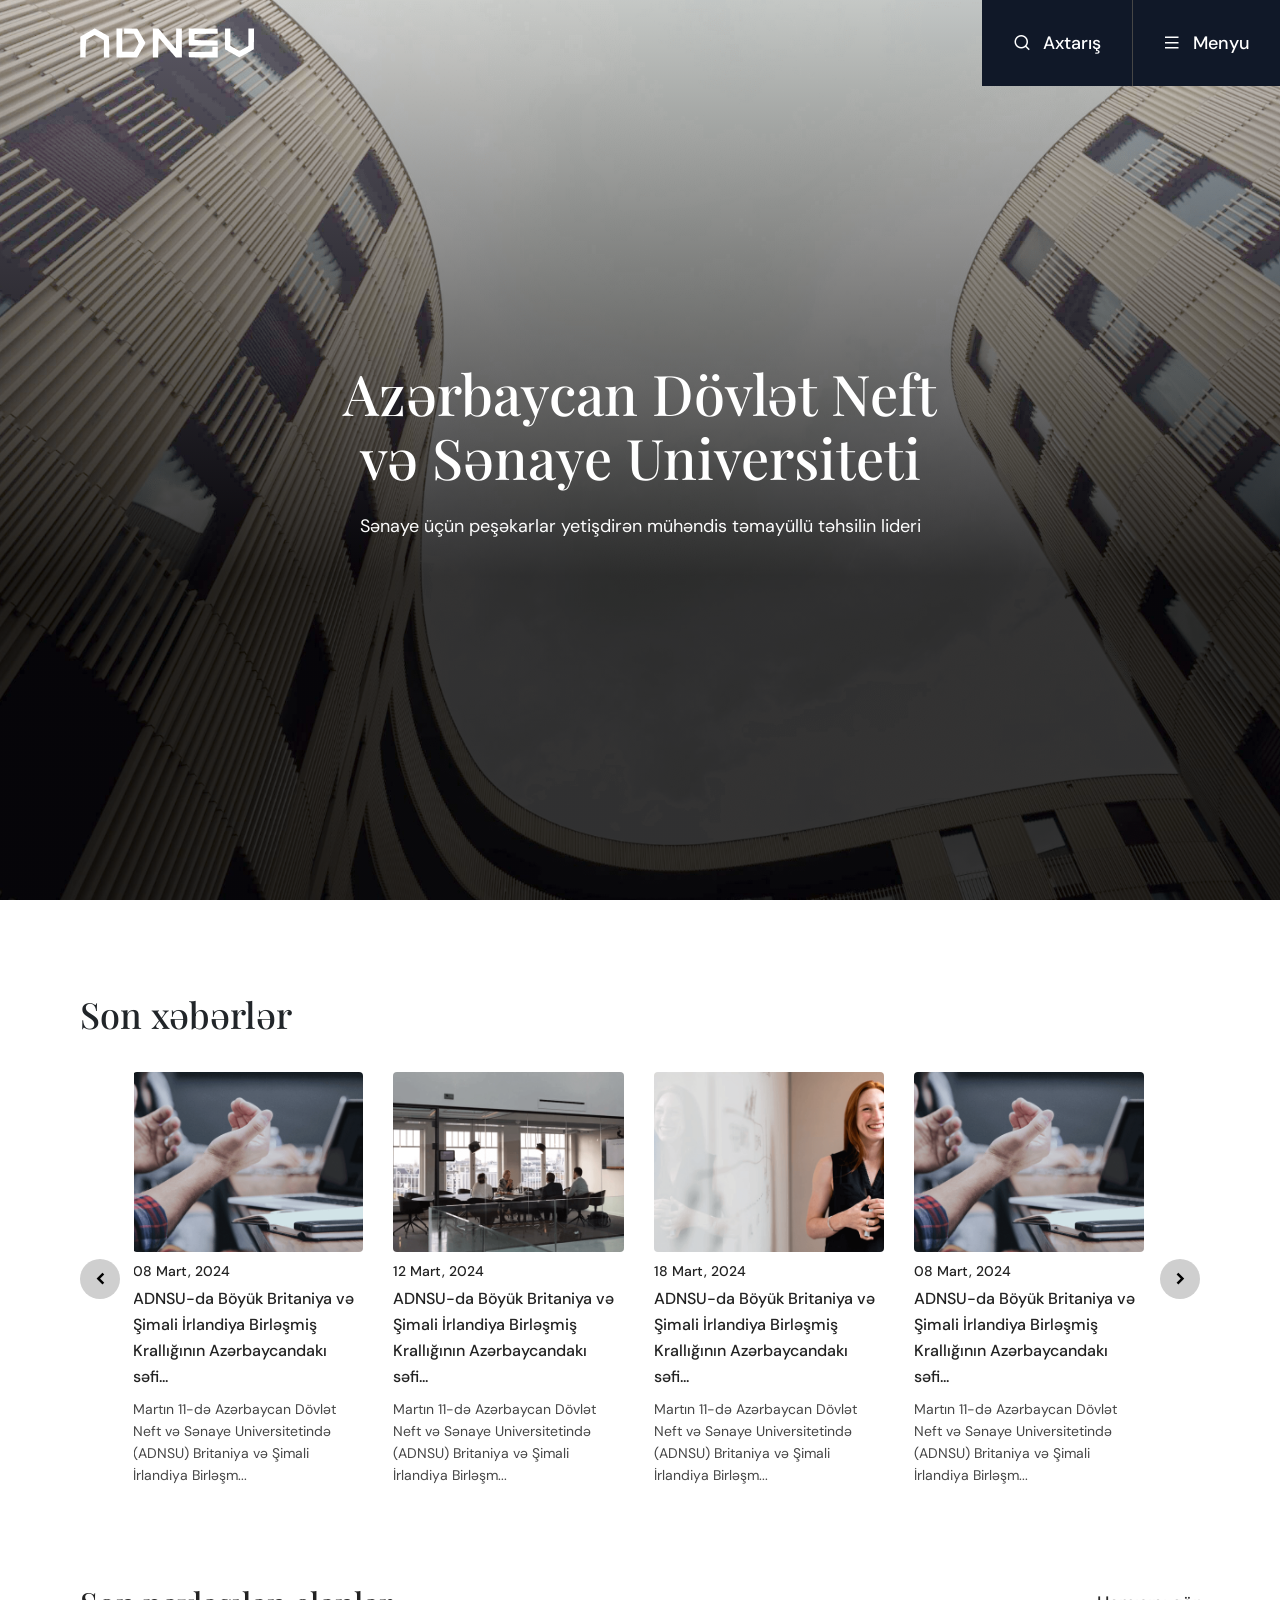
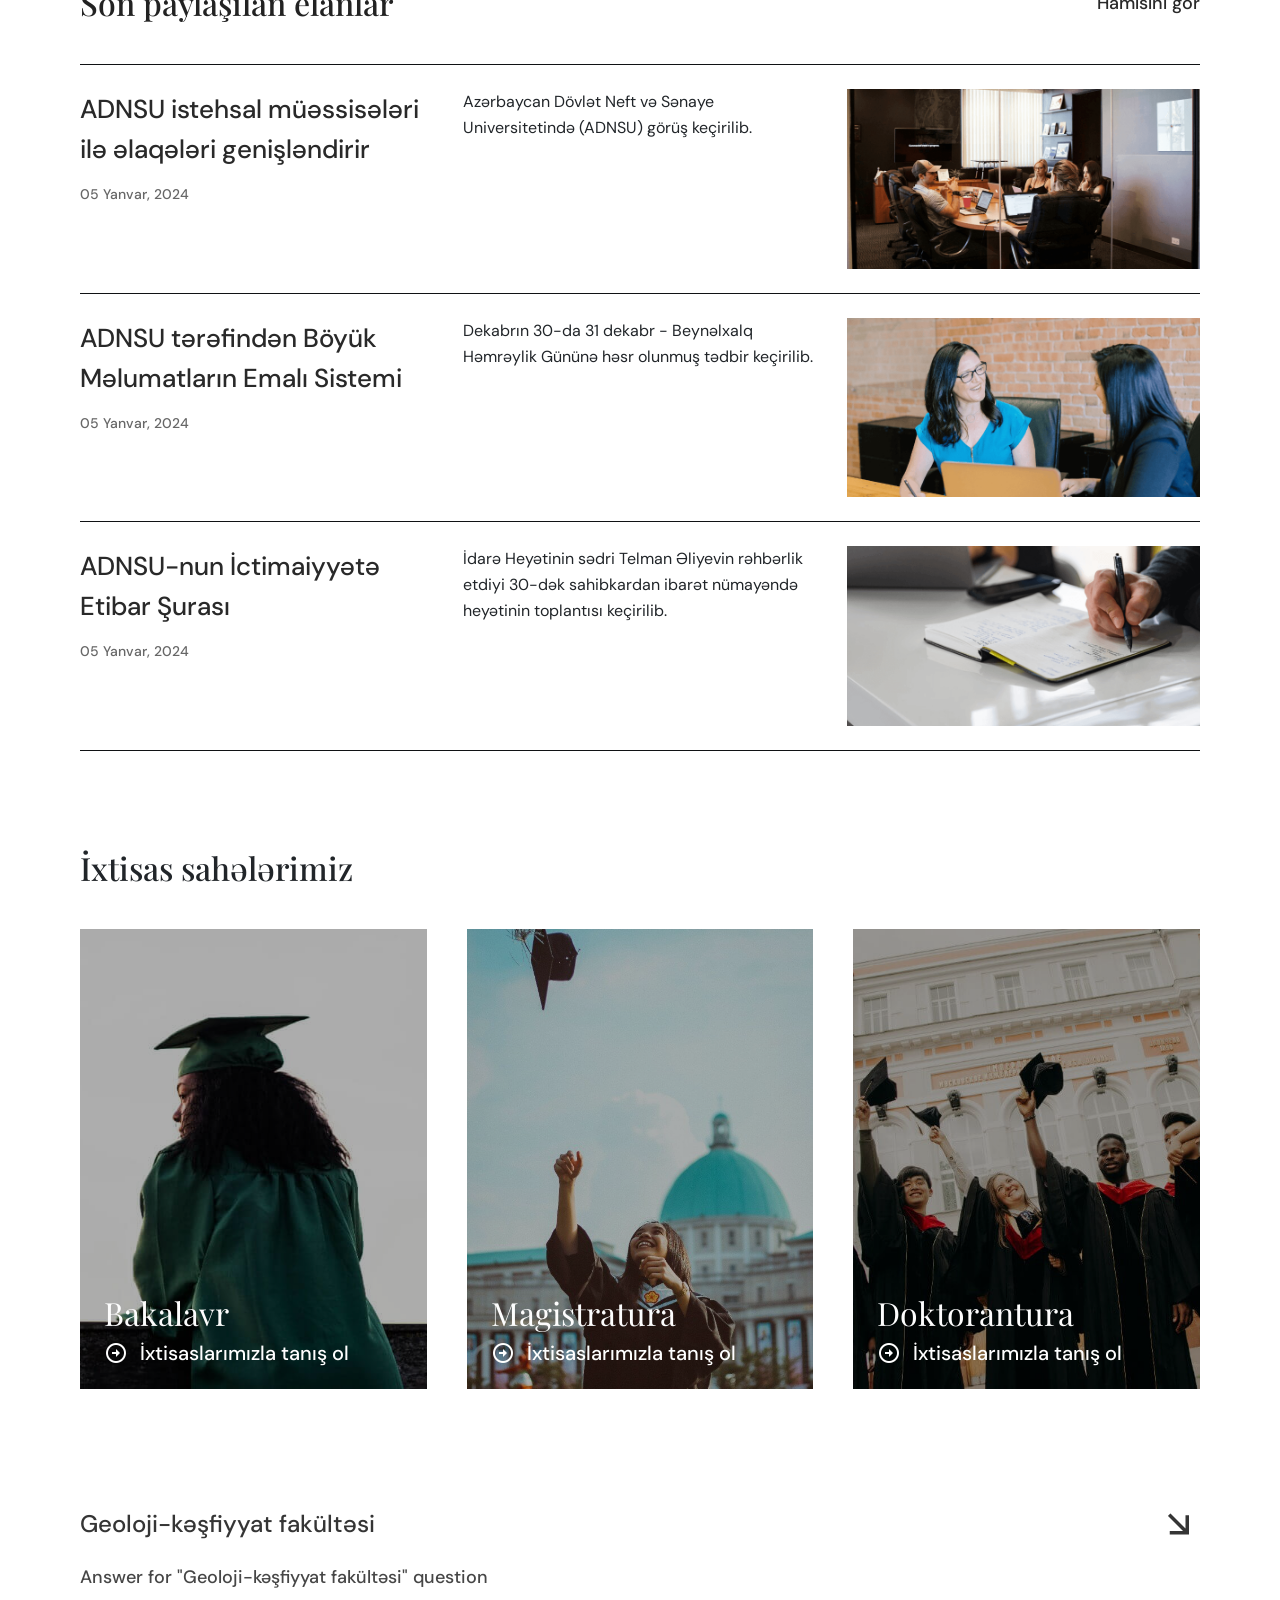
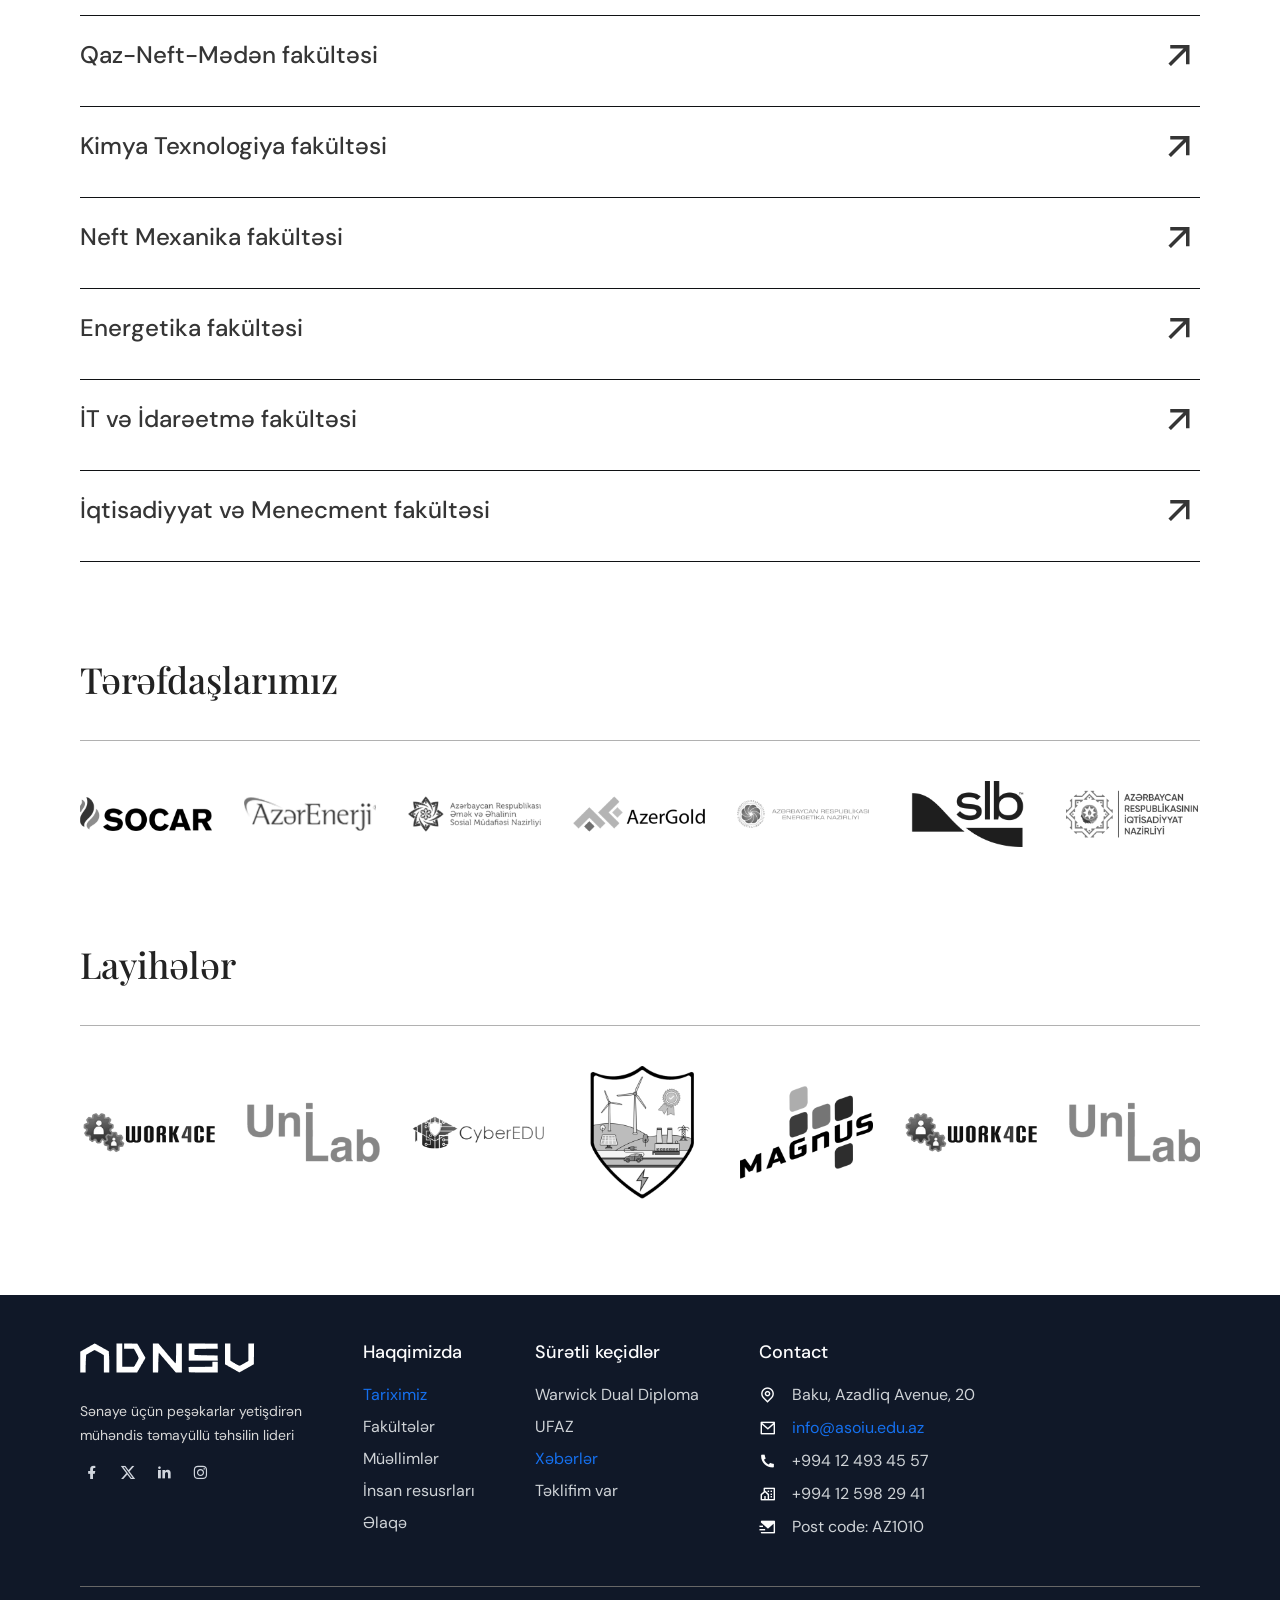
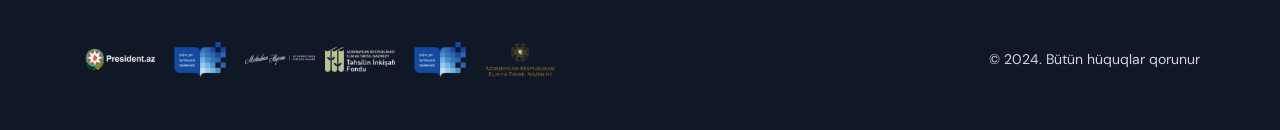
==== commit 1ba6ee7d: "beri" ====
--- a/index.html
+++ b/index.html
@@ -411,13 +411,15 @@
                 </div>
             </section>
         </section>
-        <section class="section wow animate__animated animate__slideInRight" data-wow-offset="100">
+        <section class="section">
             <div class="section__recent-posts-heading">
-                <h1 class="section__recent-posts-heading-title">Son paylaşılan elanlar</h1>
-                <a class="section__recent-posts-heading-link" href="#">Hamısını gör</a>
+                <h1 class="section__recent-posts-heading-title wow animate__animated animate__slideInLeft"
+                    data-wow-offset="100">Son paylaşılan elanlar</h1>
+                <a class="section__recent-posts-heading-link wow animate__animated animate__slideInRight"
+                    data-wow-offset="100" href="#">Hamısını gör</a>
             </div>
             <section class="recent-post__list">
-                <article class="recent-post__item">
+                <article class="recent-post__item wow animate__animated animate__zoomIn" data-wow-offset="100">
                     <div class="recent-post__heading">
                         <a class="recent-post__link" href="#">
                             ADNSU istehsal müəssisələri ilə əlaqələri genişləndirir
@@ -433,7 +435,7 @@
                         <img class="recent-post__poster-img" src="assets/img/recent_posts/1.png" alt="Recent Post">
                     </div>
                 </article>
-                <article class="recent-post__item">
+                <article class="recent-post__item wow animate__animated animate__zoomIn" data-wow-offset="100">
                     <div class="recent-post__heading">
                         <a class="recent-post__link" href="#">
                             ADNSU tərəfindən Böyük Məlumatların Emalı Sistemi
@@ -449,7 +451,7 @@
                         <img class="recent-post__poster-img" src="assets/img/recent_posts/2.png" alt="Recent Post">
                     </div>
                 </article>
-                <article class="recent-post__item">
+                <article class="recent-post__item wow animate__animated animate__zoomIn" data-wow-offset="100">
                     <div class="recent-post__heading">
                         <a class="recent-post__link" href="#">
                             ADNSU-nun İctimaiyyətə Etibar Şurası
@@ -468,12 +470,13 @@
                 </article>
             </section>
         </section>
-        <section class="section wow animate__animated animate__slideInLeft" data-wow-offset="100">
+        <section class="section">
             <div class="section__profession-heading">
-                <h1 class="section__profession-heading-title">İxtisas sahələrimiz</h1>
+                <h1 class="section__profession-heading-title wow animate__animated animate__slideInLeft"
+                    data-wow-offset="100">İxtisas sahələrimiz</h1>
             </div>
             <section class="profession__list">
-                <article class="profession__item">
+                <article class="profession__item wow animate__animated animate__slideInLeft" data-wow-offset="100">
                     <div class="profession__poster">
                         <img class="profession__poster-img" src="assets/img/profession/1.jpg" alt="Poster">
                     </div>
@@ -485,7 +488,7 @@
                         </a>
                     </div>
                 </article>
-                <article class="profession__item">
+                <article class="profession__item wow animate__animated animate__slideInUp" data-wow-offset="100">
                     <div class="profession__poster">
                         <img class="profession__poster-img" src="assets/img/profession/2.jpg" alt="Poster">
                     </div>
@@ -497,7 +500,7 @@
                         </a>
                     </div>
                 </article>
-                <article class="profession__item">
+                <article class="profession__item wow animate__animated animate__slideInRight" data-wow-offset="100">
                     <div class="profession__poster">
                         <img class="profession__poster-img" src="assets/img/profession/3.jpg" alt="Poster">
                     </div>
@@ -511,9 +514,9 @@
                 </article>
             </section>
         </section>
-        <section class="section wow animate__animated animate__slideInRight" data-wow-offset="100">
+        <section class="section">
             <section class="faq__list">
-                <article class="faq__item active">
+                <article class="faq__item active wow animate__animated animate__slideInLeft" data-wow-offset="100">
                     <div class="faq__question">
                         <span class="faq__question-text">
                             Geoloji-kəşfiyyat fakültəsi
@@ -526,7 +529,7 @@
                         </span>
                     </div>
                 </article>
-                <article class="faq__item">
+                <article class="faq__item wow animate__animated animate__slideInRight" data-wow-offset="100">
                     <div class="faq__question">
                         <span class="faq__question-text">
                             Qaz-Neft-Mədən fakültəsi
@@ -539,7 +542,7 @@
                         </span>
                     </div>
                 </article>
-                <article class="faq__item">
+                <article class="faq__item wow animate__animated animate__slideInLeft" data-wow-offset="100">
                     <div class="faq__question">
                         <span class="faq__question-text">
                             Kimya Texnologiya fakültəsi
@@ -552,7 +555,7 @@
                         </span>
                     </div>
                 </article>
-                <article class="faq__item">
+                <article class="faq__item wow animate__animated animate__slideInRight" data-wow-offset="100">
                     <div class="faq__question">
                         <span class="faq__question-text">
                             Neft Mexanika fakültəsi
@@ -565,7 +568,7 @@
                         </span>
                     </div>
                 </article>
-                <article class="faq__item">
+                <article class="faq__item wow animate__animated animate__slideInLeft" data-wow-offset="100">
                     <div class="faq__question">
                         <span class="faq__question-text">
                             Energetika fakültəsi
@@ -578,7 +581,7 @@
                         </span>
                     </div>
                 </article>
-                <article class="faq__item">
+                <article class="faq__item wow animate__animated animate__slideInRight" data-wow-offset="100">
                     <div class="faq__question">
                         <span class="faq__question-text">
                             İT və İdarəetmə fakültəsi
@@ -591,7 +594,7 @@
                         </span>
                     </div>
                 </article>
-                <article class="faq__item">
+                <article class="faq__item wow animate__animated animate__slideInLeft" data-wow-offset="100">
                     <div class="faq__question">
                         <span class="faq__question-text">
                             İqtisadiyyat və Menecment fakültəsi
@@ -606,10 +609,12 @@
                 </article>
             </section>
         </section>
-        <section class="section wow animate__animated animate__slideInLeft" data-wow-offset="100">
+        <section class="section">
             <div class="section__partners-heading">
-                <h1 class="section__partners-heading-title">Tərəfdaşlarımız</h1>
-                <div class="section__partners-heading-separator"></div>
+                <h1 class="section__partners-heading-title wow animate__animated animate__slideInLeft"
+                    data-wow-offset="100">Tərəfdaşlarımız</h1>
+                <div class="section__partners-heading-separator wow animate__animated animate__zoomIn"
+                    data-wow-offset="100"></div>
             </div>
             <section class="partners__section">
                 <div class="partners__carousel">
@@ -639,10 +644,12 @@
                 </div>
             </section>
         </section>
-        <section class="section wow animate__animated animate__slideInRight" data-wow-offset="100">
+        <section class="section">
             <div class="section__projects-heading">
-                <h1 class="section__projects-heading-title">Layihələr</h1>
-                <div class="section__projects-heading-separator"></div>
+                <h1 class="section__projects-heading-title wow animate__animated animate__slideInLeft"
+                    data-wow-offset="100">Layihələr</h1>
+                <div class="section__projects-heading-separator wow animate__animated animate__zoomIn"
+                    data-wow-offset="100"></div>
             </div>
             <section class="projects__section">
                 <div class="projects__carousel">
--- a/assets/css/main.css
+++ b/assets/css/main.css
@@ -37,6 +37,7 @@
     background-size: cover;
     background-repeat: no-repeat;
     background-position: center center;
+    margin-bottom: 48px;
     overflow: hidden;
 }
 
@@ -765,6 +766,16 @@
     color: #FDFDFD;
 }
 
+.header__heading-left-center {
+    top: 50%;
+    right: unset;
+    bottom: unset;
+    left: 0px;
+    align-items: flex-start;
+    transform: translateY(-50%);
+    padding: 48px 80px;
+}
+
 .header__heading-left-bottom {
     top: unset;
     right: unset;
@@ -785,6 +796,20 @@
     padding: 0px 80px;
 }
 
+.header__heading-link-btn {
+    background-color: #0055CC;
+    border-radius: 4px;
+    text-decoration: none;
+    font-size: 18px;
+    color: #FFFFFF;
+    padding: 16px 48px;
+    transition: background-color 160ms linear;
+}
+
+.header__heading-link-btn:hover {
+    background-color: #003073;
+}
+
 .header__heading-content {
     display: flex;
     flex-direction: row;
@@ -792,8 +817,12 @@
     align-items: center;
 }
 
+.header__heading-title--separation {
+    width: 444px;
+}
+
 .header__heading-description--separation {
-    max-width: 480px;
+    width: 444px;
     font-size: 32px;
     line-height: 34px;
     text-align: left;
@@ -803,7 +832,10 @@
     width: 1px;
     height: 192px;
     background-color: #FFFFFF;
-    margin-right: 90px;
+}
+
+.header__heading-description--left {
+    text-align: left;
 }
 
 .main {
@@ -831,59 +863,6 @@
 .section__fluid {
     padding: 64px 0px;
 }
-
-/* .section__heading {
-    width: 100%;
-    height: auto;
-    display: flex;
-    flex-direction: column;
-    justify-content: center;
-    align-items: center;
-}
- */
-/* .section__title {
-    text-align: center;
-    font-size: 56px;
-    font-weight: 700;
-    line-height: 64px;
-    color: #000000;
-    margin-bottom: 24px;
-}
-
-.section__description {
-    text-align: center;
-    font-size: 22px;
-    font-weight: 400;
-    line-height: 34px;
-    color: #000000;
-    margin-bottom: 24px;
-}
-
-.section__link {
-    border: 1px solid #98A2B3;
-    text-decoration: none;
-    font-size: 22px;
-    font-weight: 500;
-    line-height: 34px;
-    color: #98A2B3;
-    padding: 14px 24px;
-    transition: background-color 160ms linear, color 160ms linear;
-} */
-
-/* .section__link:hover {
-    background-color: #98A2B3;
-    color: #FFFFFF;
-}
- */
-
-
-
-
-
-
-
-
-
 
 .login__section {
     width: 100%;
@@ -1006,42 +985,6 @@
     color: #D0D5DD;
 }
 
-
-
-
-
-
-
-
-
-
-
-
-
-
-
-
-
-
-
-
-
-
-
-
-
-
-
-
-
-
-
-
-
-
-
-
-
 .section__faculty-specializations-heading {
     width: 100%;
     height: auto;
@@ -1232,18 +1175,6 @@
     color: inherit;
 }
 
-
-
-
-
-
-
-
-
-
-
-
-
 .section__faculty-curriculum-heading {
     width: 100%;
     height: auto;
@@ -1318,25 +1249,6 @@
     color: #B53471;
 }
 
-
-
-
-
-
-
-
-
-
-
-
-
-
-
-
-
-
-
-
 .section__faculty-departments-heading {
     width: 100%;
     height: auto;
@@ -1430,11 +1342,6 @@
     color: inherit;
 }
 
-
-
-
-
-
 .section__faculty-laboratory-heading {
     width: 100%;
     height: auto;
@@ -1532,112 +1439,6 @@
     object-position: center center;
 }
 
-
-
-
-
-
-
-
-
-
-
-
-
-
-
-
-
-
-
-
-
-
-
-
-
-
-
-
-
-
-
-
-
-
-
-
-
-
-
-
-
-
-
-
-
-
-
-
-
-
-
-
-
-
-
-
-
-
-
-
-
-
-
-
-
-
-
-
-
-
-
-
-
-
-
-
-
-
-
-
-
-
-
-
-
-
-
-
-
-
-
-
-
-
-
-
-
-
-
-
-
-
-
-
-
-
-
 .section__projects-heading {
     width: 100%;
     height: auto;
@@ -1684,7 +1485,6 @@
     align-items: flex-start;
 }
 
-
 .project__carousel-item {
     width: 100%;
     height: auto;
@@ -1702,33 +1502,6 @@
     object-fit: contain;
     object-position: center center;
 }
-
-
-
-
-
-
-
-
-
-
-
-
-
-
-
-
-
-
-
-
-
-
-
-
-
-
-
 
 .section__history-heading {
     width: 100%;
@@ -1748,7 +1521,7 @@
     margin-bottom: 24px;
 }
 
-.section__history-heading-date {
+.faculty-laboratory__gallery-iteme {
     font-size: 16px;
     font-weight: 500;
     line-height: 24px;
@@ -1812,32 +1585,6 @@
     color: inherit;
 }
 
-
-
-
-
-
-
-
-
-
-
-
-
-
-
-
-
-
-
-
-
-
-
-
-
-
-
 .history__seemore-title {
     font-size: 28px;
     font-family: 'DM Sans';
@@ -1852,71 +1599,6 @@
     text-decoration: underline;
 }
 
-
-
-
-
-
-
-
-
-
-
-
-
-
-
-
-
-
-
-
-
-
-
-
-
-
-
-
-
-
-
-
-
-
-
-
-
-
-
-
-
-
-
-
-
-
-
-
-
-
-
-
-
-
-
-
-
-
-
-
-
-
-
-
-
-
 .section__partners-heading {
     width: 100%;
     height: auto;
@@ -1980,24 +1662,6 @@
     object-fit: contain;
     object-position: center center;
 }
-
-
-
-
-
-
-
-
-
-
-
-
-
-
-
-
-
-
 
 .faq__list {
     width: 100%;
@@ -2039,7 +1703,6 @@
     padding-right: 32px;
 }
 
-
 .faq__answer-list {
     width: 100%;
     height: auto;
@@ -2055,8 +1718,6 @@
     font-weight: 500;
     color: #353535;
     margin-right: 4px;
-
-
 }
 
 .faq__answer-list-item-description {
@@ -2075,7 +1736,6 @@
     align-items: flex-start;
 }
 
-
 .faq__question>i {
     display: flex;
     transform: rotate(0deg);
@@ -2101,51 +1761,6 @@
     line-height: 40px;
     color: #464646;
 }
-
-
-
-
-
-
-
-
-
-
-
-
-
-
-
-
-
-
-
-
-
-
-
-
-
-
-
-
-
-
-
-
-
-
-
-
-
-
-
-
-
-
-
-
-
 
 .section__profession-heading {
     width: 100%;
@@ -2276,33 +1891,6 @@
     transform: translateX(4px);
 }
 
-
-
-
-
-
-
-
-
-
-
-
-
-
-
-
-
-
-
-
-
-
-
-
-
-
-
-
 .section__conferences-heading {
     width: 100%;
     height: auto;
@@ -2372,47 +1960,6 @@
     text-align: center;
 }
 
-
-
-
-
-
-
-
-
-
-
-
-
-
-
-
-
-
-
-
-
-
-
-
-
-
-
-
-
-
-
-
-
-
-
-
-
-
-
-
-
-
 .section__recent-posts-heading {
     width: 100%;
     height: auto;
@@ -2476,9 +2023,9 @@
 
 .recent-post__link {
     text-decoration: none;
-    font-size: 16px;
-    font-weight: 500;
-    line-height: 32px;
+    font-size: 26px;
+    font-weight: 500;
+    line-height: 40px;
     color: #292929;
     margin-bottom: 12px;
     transition: color 160ms linear;
@@ -2487,6 +2034,7 @@
 .recent-post__link:hover {
     color: #1570EF;
 }
+
 
 .recent-post__time {
     font-size: 14px;
@@ -2520,31 +2068,6 @@
     object-fit: cover;
     object-position: center center;
 }
-
-
-
-
-
-
-
-
-
-
-
-
-
-
-
-
-
-
-
-
-
-
-
-
-
 
 .section__teachers-heading {
     width: 100%;
@@ -3305,12 +2828,25 @@
     /* Styles for the form container */
 }
 
-.form-row {
-    /* Styles for form row */
-}
-
-.form-group {
-    /* Styles for form group */
+.file-upload-button {
+    display: flex;
+    flex-direction: row;
+    justify-content: flex-start;
+    align-items: center;
+    background-color: transparent;
+    border: none;
+    outline: none;
+}
+
+.file-upload-button>img {
+    width: 42px;
+    height: 42px;
+    object-fit: contain;
+    object-position: center center;
+}
+
+.file-upload-input {
+    display: none;
 }
 
 
@@ -3797,7 +3333,7 @@
 
 .faculty__poster {
     width: 100%;
-    height: 304px;
+    height: 384px;
     border-radius: 2px;
     overflow: hidden;
 }
@@ -3816,7 +3352,6 @@
     flex-direction: column;
     justify-content: center;
     align-items: flex-start;
-    padding-right: 80px;
 }
 
 .faculty__title {
@@ -4249,6 +3784,7 @@
     align-items: center;
     flex-direction: column;
     background-color: #101828;
+    margin-top: 48px;
     overflow: hidden;
 }
 
@@ -4337,14 +3873,6 @@
 
 .footer__section-icon-link:not(:last-of-type)>i {
     margin-right: 12px;
-}
-
-.footer__nav-link-name {
-
-    font-family: "DM Sans";
-    font-size: 16px;
-    font-weight: 400;
-
 }
 
 .footer__nav {
@@ -5102,6 +4630,11 @@
     align-items: flex-start;
 }
 
+.act-hall__reservation>form {
+    width: 100%;
+    height: auto;
+}
+
 .act-hall__reservation-heading {
     margin-bottom: 32px;
 }
@@ -5116,14 +4649,28 @@
 .reservation__container {
     width: 100%;
     height: auto;
-    display: flex;
-    flex-direction: column;
-    align-items: center;
+    display: grid;
+    flex-direction: column;
+    justify-items: center;
+    align-content: center;
     background-color: #1A2232;
-    border-radius: 4px;
+    overflow-x: auto;
+}
+
+.reservation__container::-webkit-scrollbar {
+    height: 8px;
+}
+
+.reservation__container::-webkit-scrollbar-thumb {
+    background-color: #909090;
+}
+
+.reservation__container::-webkit-scrollbar-track {
+    background-color: #D9D9D9;
 }
 
 .reservation__table-wrapper {
+    min-width: 654px;
     margin: 20px;
 }
 
@@ -6021,16 +5568,11 @@
     margin-bottom: 10px;
 }
 
-.apply__heading-certificate-item-title {
+.apply__heading-certificate-item>.apply__heading-certificate-item-title:not(:last-of-type) {
     font-size: 16px;
     font-weight: 400;
     line-height: 26px;
     color: #353535;
-    margin-bottom: 12px;
-}
-
-.apply__heading-certificate-item>.apply__heading-certificate-item-title:not(:last-of-type) {
-
     margin-bottom: 12px;
 }
 
@@ -6462,6 +6004,22 @@
 }
 
 
+.digital__development-transition::-webkit-scrollbar {
+    height: 4px;
+    border-radius: 8px;
+}
+
+.digital__development-transition::-webkit-scrollbar-thumb {
+    background-color: #909090;
+    border-radius: 8px;
+}
+
+.digital__development-transition::-webkit-scrollbar-track {
+    background-color: #D9D9D9;
+    border-radius: 8px;
+}
+
+
 
 
 
@@ -6897,7 +6455,6 @@
 
 .digital__development-library-information-item-link {
     font-size: 18px;
-    font-family: DM Sans;
     font-weight: 500;
     text-decoration: none;
     color: #353535;
@@ -6906,16 +6463,14 @@
 
 .digital__development-library-information-item-link:hover {
     font-size: 18px;
-    font-family: DM Sans;
     font-weight: 500;
     color: #1570EF;
 }
-.digital__development-library-information-item-title{
-    font-family: "DM Sans";
+
+.digital__development-library-information-item-title {
     font-size: 16px;
     line-height: 32px;
     font-weight: 500;
-    
 }
 
 .digital__development-library-information-item-link.digital__development-library-information-item-title {
@@ -7074,6 +6629,7 @@
     flex-direction: column;
     justify-content: flex-start;
     align-items: flex-start;
+    list-style-type: disc;
 }
 
 .management__office-main-list {
@@ -7320,7 +6876,7 @@
     align-items: flex-start;
 }
 
-/* .digital__development-transition {
+.digital__development-transition {
     width: 100%;
     height: auto;
     display: flex;
@@ -7330,7 +6886,7 @@
     position: relative;
     margin: 22px 0;
 
-} */
+}
 
 .digital__development-transition-links {
     font-size: 16px;
@@ -7358,10 +6914,6 @@
 }
 
 
-
-
-
-
 .summer__school-academic {
     width: 100%;
     height: auto;
@@ -7507,6 +7059,8 @@
     font-weight: 400;
     color: #0055CC;
 }
+
+
 
 
 
@@ -7960,7 +7514,7 @@
 
 
 
-/* .digital__development-transition {
+.digital__development-transition {
     width: 100%;
     height: auto;
     display: flex;
@@ -7970,7 +7524,7 @@
     position: relative;
     margin: 22px 0;
 
-} */
+}
 
 .digital__development-transition-links {
     font-size: 16px;
@@ -8077,7 +7631,7 @@
     align-items: flex-start;
 }
 
-/* .digital__development-transition {
+.digital__development-transition {
     width: 100%;
     height: auto;
     display: flex;
@@ -8087,7 +7641,7 @@
     position: relative;
     margin: 22px 0;
 
-} */
+}
 
 .digital__development-transition-links {
     font-size: 16px;
@@ -8226,89 +7780,8 @@
     /*     .header__navbar {
         padding-left: 96px;
     } */
-    /* .latest-news__detail-description {
-        font-size: 20px;
-        line-height: 28px;
-    }
-
-    .section__recent-posts-heading-title {
-
-        font-size: 48px;
-    }
-
-    .faq__question-text {
-        font-size: 32px;
-    }
-
-    .faq__answer-text {
-        font-size: 22px;
-    }
-
-    .section__partners-heading-title {
-        font-size: 48px;
-    }
-
-    .partner__link {
-        width: 100px;
-    }
-
-    .footer__nav-link {
-
-        font-size: 22px;
-    }
-
-    .latest-news__detail-description {
-        font-size: 18px;
-        line-height: 28px;
-    }
-
-    .section__profession-heading-title {
-
-        font-size: 48px;
-    }
-
-    .section__recent-posts-heading-link {
-        font-size: 26px;
-        line-height: 32px;
-    }
-
-    .recent-post__link {
-        font-size: 26px;
-        line-height: 36px;
-    }
-
-    .recent-post__description {
-        font-size: 22px;
-    }
-
-    .recent-post__time {
-        font-size: 22px;
-    }
-
-    .recent-post__description {
-        font-size: 24px;
-        line-height: 38px;
-    }
-
-    .navbar__logo {
-        width: 198px;
-        height: 34px;
-        margin-left: 20px;
-    }
-
-    .section {
-        padding: 48px 24px;
-    }
-
-    .navbar__menu {
-        padding: 48px 24px;
-    } */
-
-
-
-    /* INDEX HTML */
-
-    /* INDEX HTML */
+
+
 }
 
 @media screen and (max-width: 1199px) and (min-width: 992px) {
@@ -8358,6 +7831,22 @@
         line-height: 82px;
     }
 
+    .header__heading-title .header__heading-title--separation {
+        margin-bottom: 0px;
+    }
+
+    .header__heading-vertical-separator {
+        display: none;
+    }
+
+    .header__heading-content {
+        display: none;
+    }
+
+    .header__heading-separation {
+        justify-content: center;
+    }
+
     .header__heading-description {
         font-size: 28px;
         line-height: 48px;
@@ -8384,10 +7873,7 @@
         line-height: 52px;
     }
 
-    .recent-post__link {
-        font-size: 26px;
-        line-height: 40px;
-    }
+   
 
     .recent-post__description {
         font-size: 22px;
@@ -8437,6 +7923,14 @@
     .section__projects-heading-title {
         font-size: 48px;
         line-height: 52px;
+    }
+
+    .section__act-hall {
+        grid-template-columns: 1fr;
+    }
+
+    .reservation__container {
+        order: -1;
     }
 
     /* 
@@ -8541,11 +8035,31 @@
         display: grid;
         grid-template-columns: repeat(2, auto);
     }
-}
-
+
+    .footer__copyright {
+        flex-direction: column;
+        align-items: flex-start;
+    }
+
+}
 
 @media screen and (max-width: 991px) and (min-width: 768px) {
 
+    .header__heading-title .header__heading-title--separation {
+        margin-bottom: 0px;
+    }
+
+    .header__heading-vertical-separator {
+        display: none;
+    }
+
+    .header__heading-content {
+        display: none;
+    }
+
+    .header__heading-separation {
+        justify-content: center;
+    }
 
     /*     .header__navbar {
         padding-left: 24px;
@@ -8568,6 +8082,14 @@
         gap: 64px;
     }
 
+    .section__act-hall {
+        grid-template-columns: 1fr;
+    }
+
+    .reservation__container {
+        order: -1;
+    }
+
 
 
     .profession__list {
@@ -8617,13 +8139,7 @@
         line-height: 28px;
     }
 
-    .recent-post__link {
-        text-decoration: none;
-        font-size: 22px;
-        font-weight: 500;
-        line-height: 38px;
-        margin-bottom: 22px;
-    }
+  
 
     .section__latest-news-title {
         font-size: 42px;
@@ -8772,6 +8288,11 @@
         font-size: 18px;
     }
 
+    .footer__copyright {
+        flex-direction: column;
+        align-items: flex-start;
+    }
+
     /*     .header__navbar {
         padding-left: 24px;
     } */
@@ -8794,10 +8315,25 @@
 
 @media screen and (max-width: 767px) and (min-width: 576px) {
 
-
     /*     .header__navbar {
         padding-left: 12px;
     } */
+
+    .header__heading-title .header__heading-title--separation {
+        margin-bottom: 0px;
+    }
+
+    .header__heading-vertical-separator {
+        display: none;
+    }
+
+    .header__heading-content {
+        display: none;
+    }
+
+    .header__heading-separation {
+        justify-content: center;
+    }
 
     .navbar__logo {
         margin-left: 16px;
@@ -8836,6 +8372,14 @@
     .summer__carousel-item.half {
         width: 100%;
         height: 362px;
+    }
+
+    .section__act-hall {
+        grid-template-columns: 1fr;
+    }
+
+    .reservation__container {
+        order: -1;
     }
 
 
@@ -9023,18 +8567,9 @@
         gap: 48px;
     }
 
-    .footer__partners {
-        width: 100%;
-        height: auto;
-        display: flex;
-        flex-direction: row;
-        justify-content: center;
+    .footer__copyright {
+        flex-direction: column;
         align-items: flex-start;
-    }
-
-    .footer__copyright {
-
-        flex-direction: column;
     }
 
     .footer__section-logo {
@@ -9080,28 +8615,30 @@
     }
 
     .student__committee-main {
-  
+
         grid-template-columns: 1fr;
-    
-    }
-
-}
-
-/* @media screen and (min-width: 575px){
-    .menu__container{
-        display: flex;
-    }
-
-    .menu__quick-links{
-        display: flex;
-    }
-
-    .menu-mobile__container{
+
+    }
+
+}
+
+@media screen and (max-width: 575px) {
+
+    .header__heading-title .header__heading-title--separation {
+        margin-bottom: 0px;
+    }
+
+    .header__heading-vertical-separator {
         display: none;
     }
-} */
-
-@media screen and (max-width: 575px) {
+
+    .header__heading-content {
+        display: none;
+    }
+
+    .header__heading-separation {
+        justify-content: center;
+    }
 
     /*     .header__navbar {
         padding-left: 12px;
@@ -9147,16 +8684,14 @@
         display: flex;
     }
 
-
-
-    /* NAv Title */
-
-
-    /* NAv Title */
-
-    /*     .header__navbar {
-        padding-left: 12px;
-    } */
+    .section__act-hall {
+        grid-template-columns: 1fr;
+    }
+
+    .reservation__container {
+        order: -1;
+    }
+
     .section__recent-posts-heading {
         align-items: flex-start;
         flex-direction: column;
@@ -9284,6 +8819,7 @@
 
     .footer__copyright {
         flex-direction: column;
+        align-items: flex-start;
     }
 
     .footer__partners {
@@ -9437,7 +8973,7 @@
         font-size: 18px;
         line-height: 38px;
     }
-    
+
 
 
     /* LIBRARY */
@@ -9526,8 +9062,14 @@
 
     /* ERROR_404 */
 
-
-
+    .section__register-page {
+
+        grid-template-columns: 1fr;
+    }
+
+    .section__register-quick-transition {
+        order: -1;
+    }
 
 
     /* ERROR_402 */
@@ -9607,11 +9149,9 @@
     }
 
     .faculty-department__poster {
-        height: 255px;
-    }
-
-
-    /* Faculties */
+        height: 256px;
+    }
+
     .faculty-curriculum__item {
 
         flex-direction: column;
@@ -9640,37 +9180,24 @@
         gap: 24px;
     }
 
-    /* Facultie */
-
-
-
-
-
-
-    /* NEWS */
+    .section__grow {
+        grid-template-columns: 1fr;
+    }
+
     .news {
         grid-template-columns: 1fr;
     }
 
-    /* NEWS */
-
-    /* project_management_office */
     .management__office-section {
         grid-template-columns: 1fr;
         gap: 20px;
     }
 
-    /* project_management_office */
-
-
-
-    /* student_scientific_society */
     .summer__school-academic-heading-title {
         font-size: 32px;
         line-height: 42px;
     }
 
-    /* student_scientific_society */
     .student__committee-main-poster {
         width: 100%;
         height: auto;
@@ -9687,15 +9214,11 @@
         height: 384px;
     }
 
-    /* asoiu_summer_school_about_us */
-
     .about__video-youtube {
         width: 100%;
         height: 100%;
     }
 
-
-    /* asoiu_summer_school_about_us */
     .campus__gallery-images {
         grid-template-columns: 1fr;
     }
